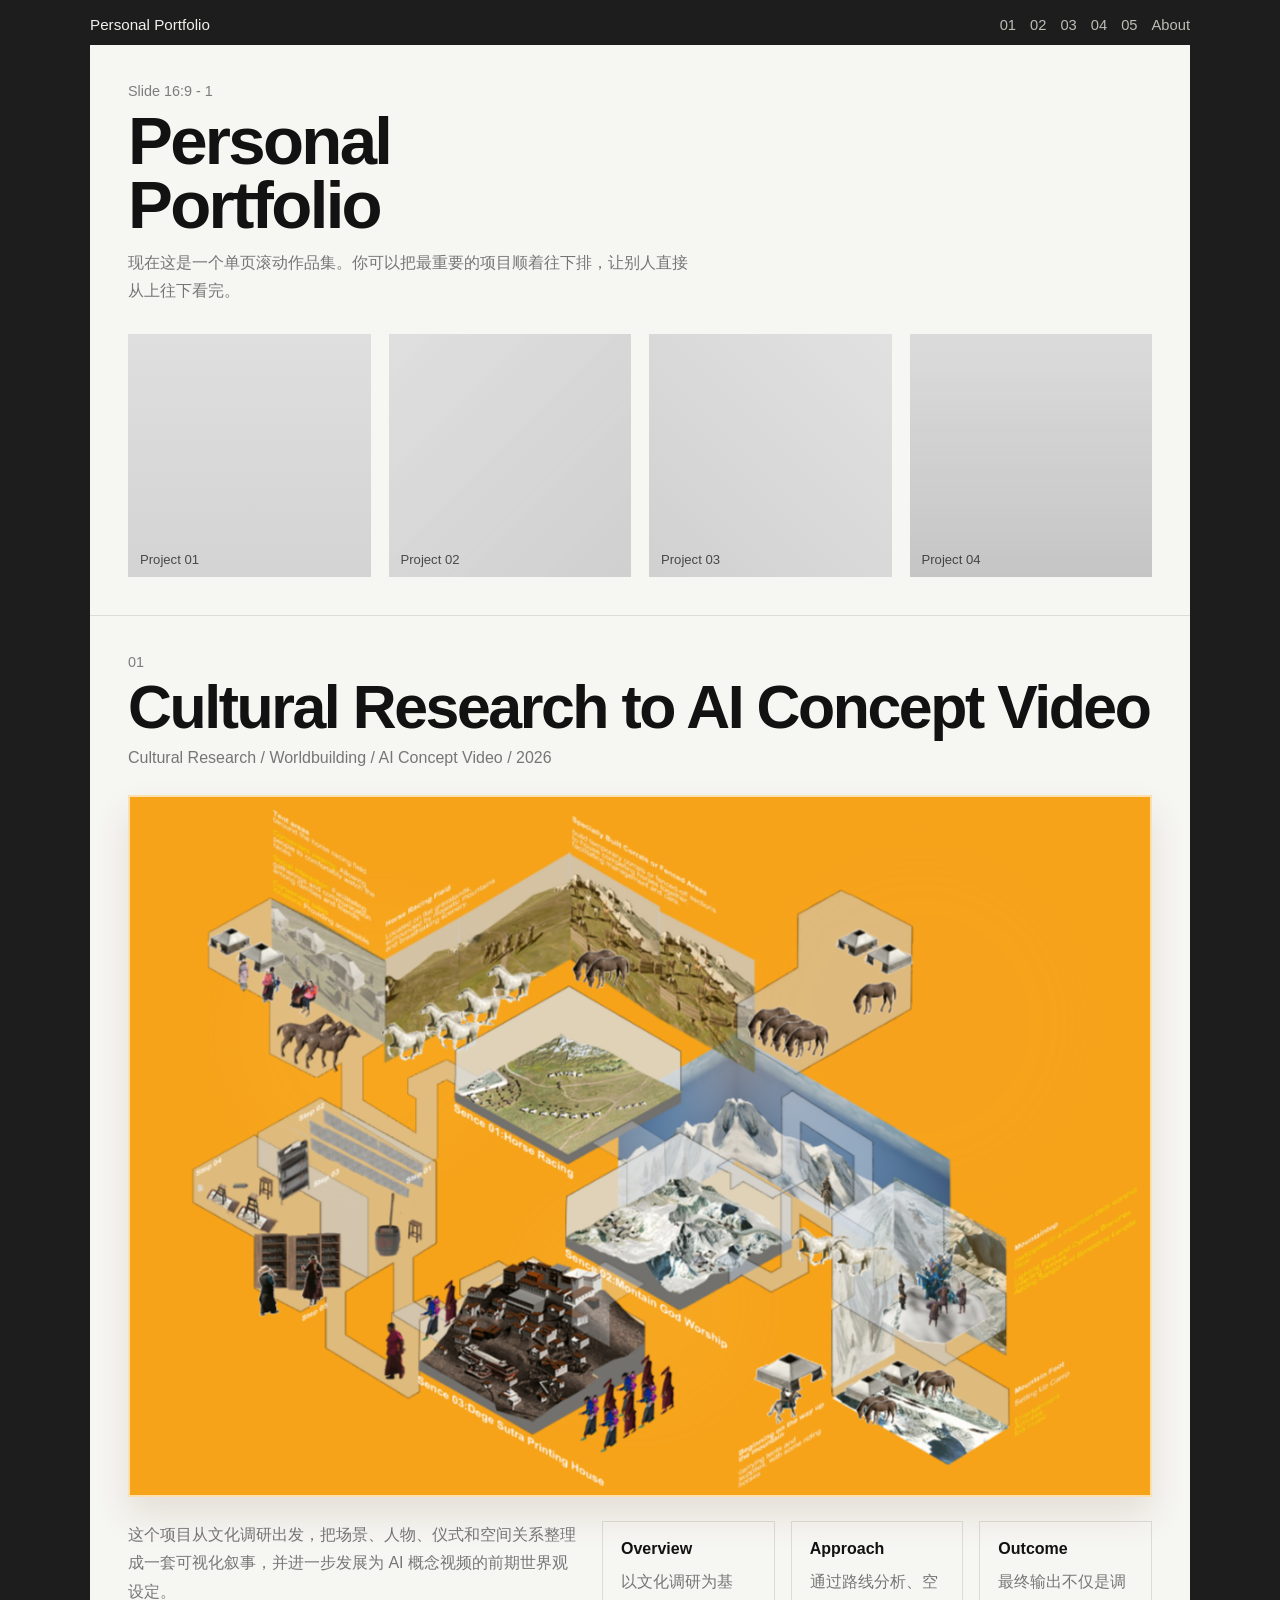
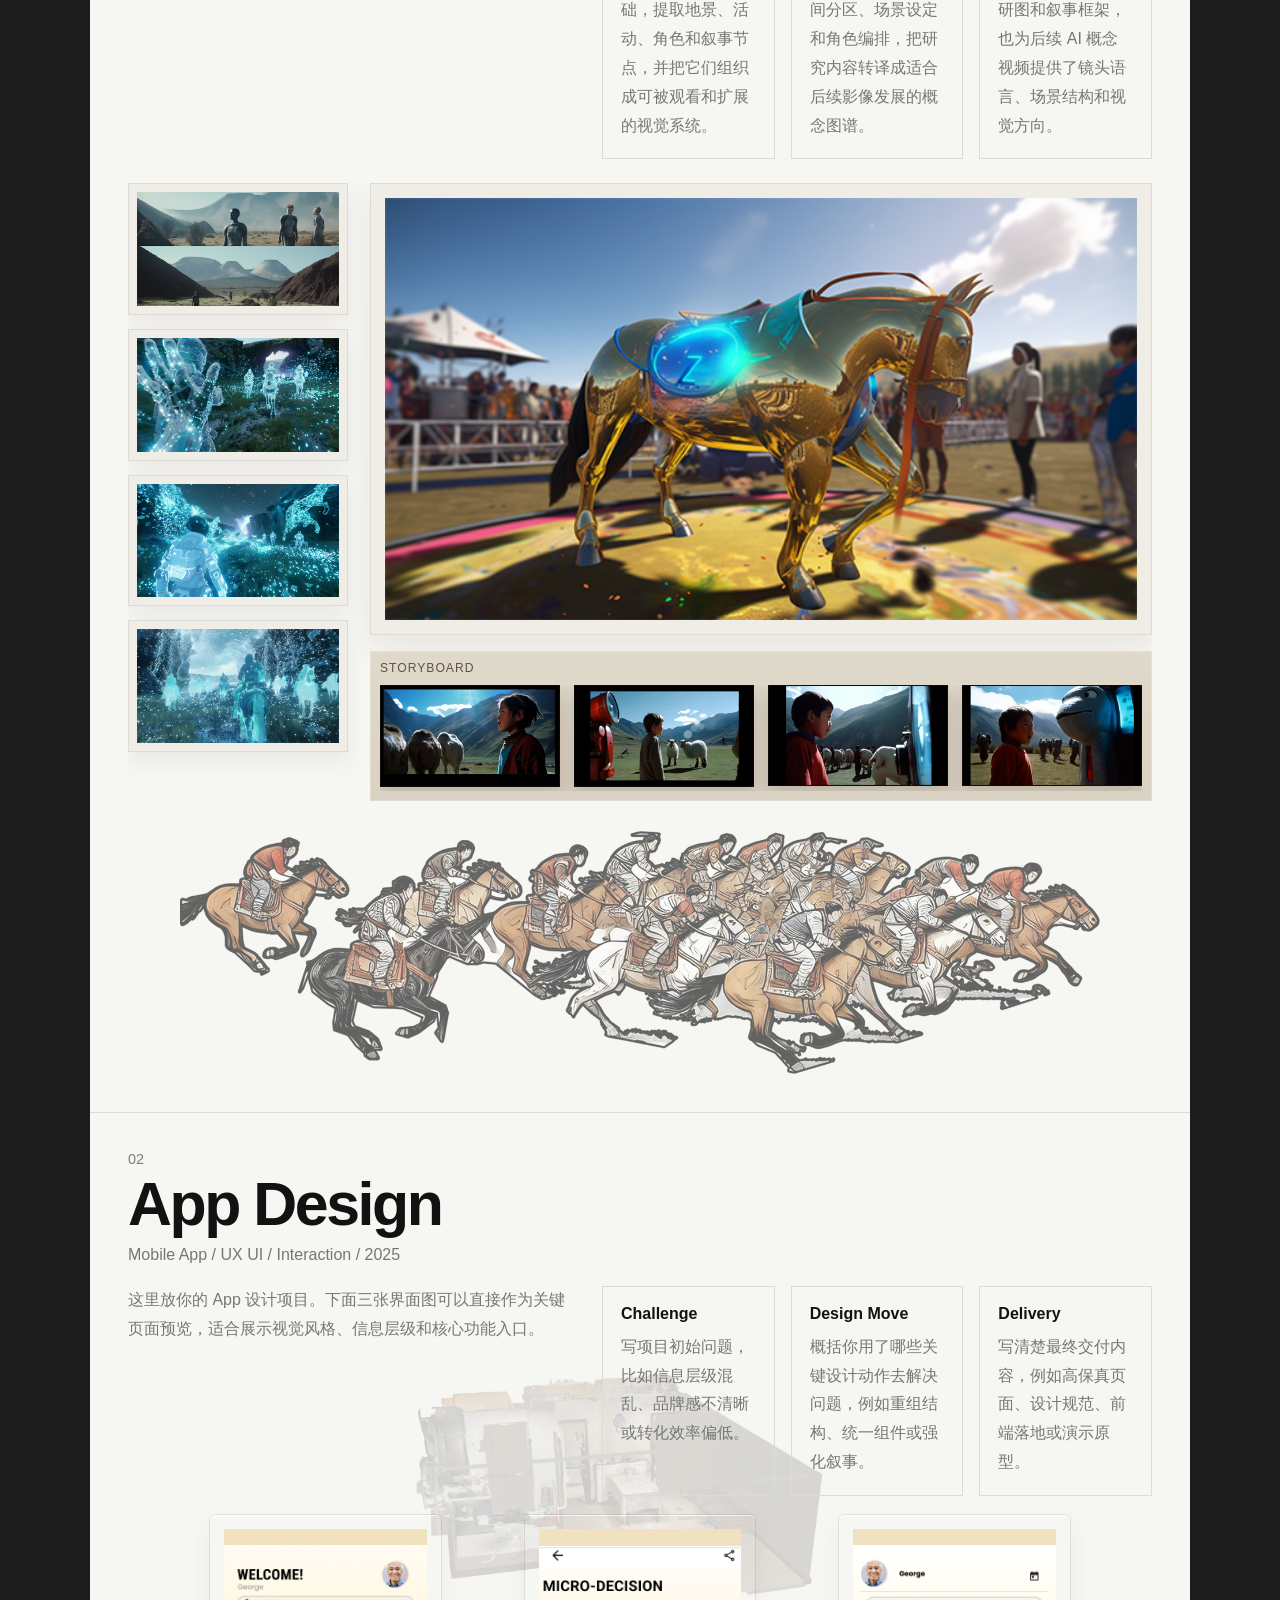
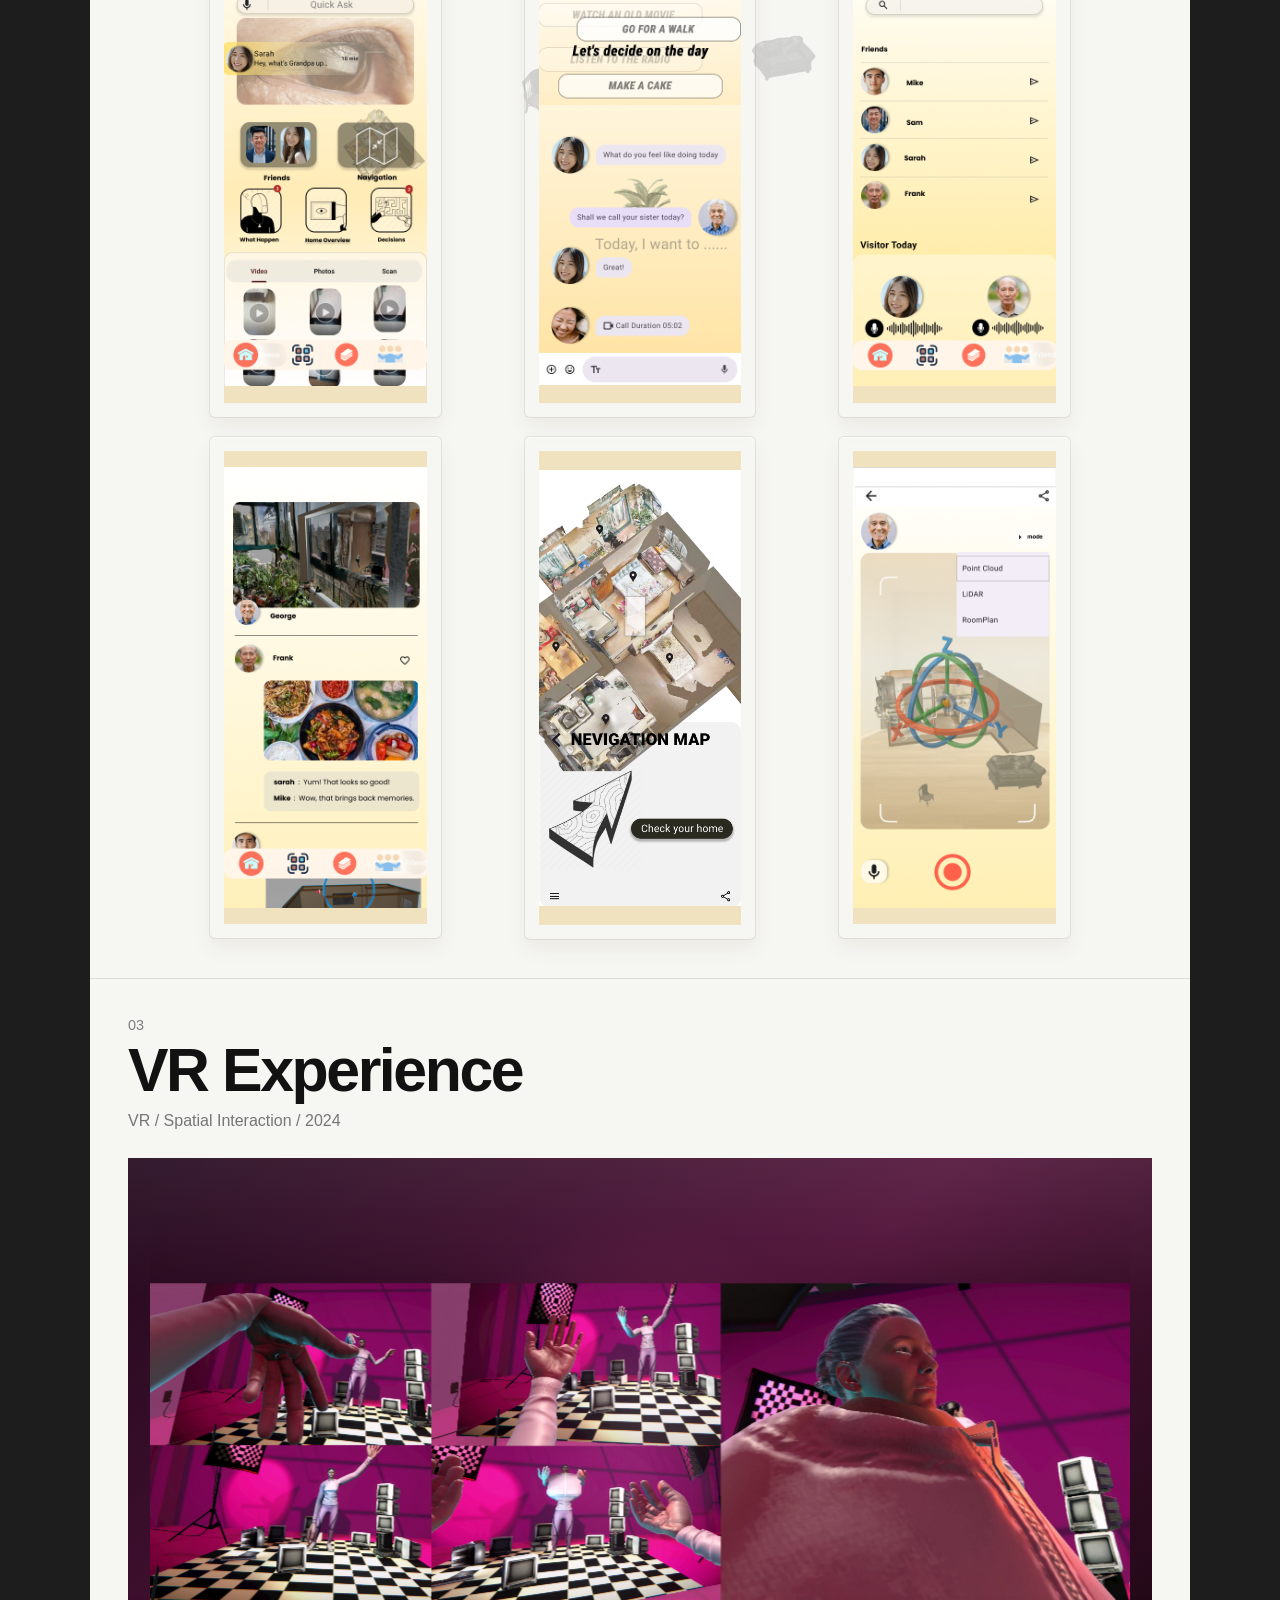
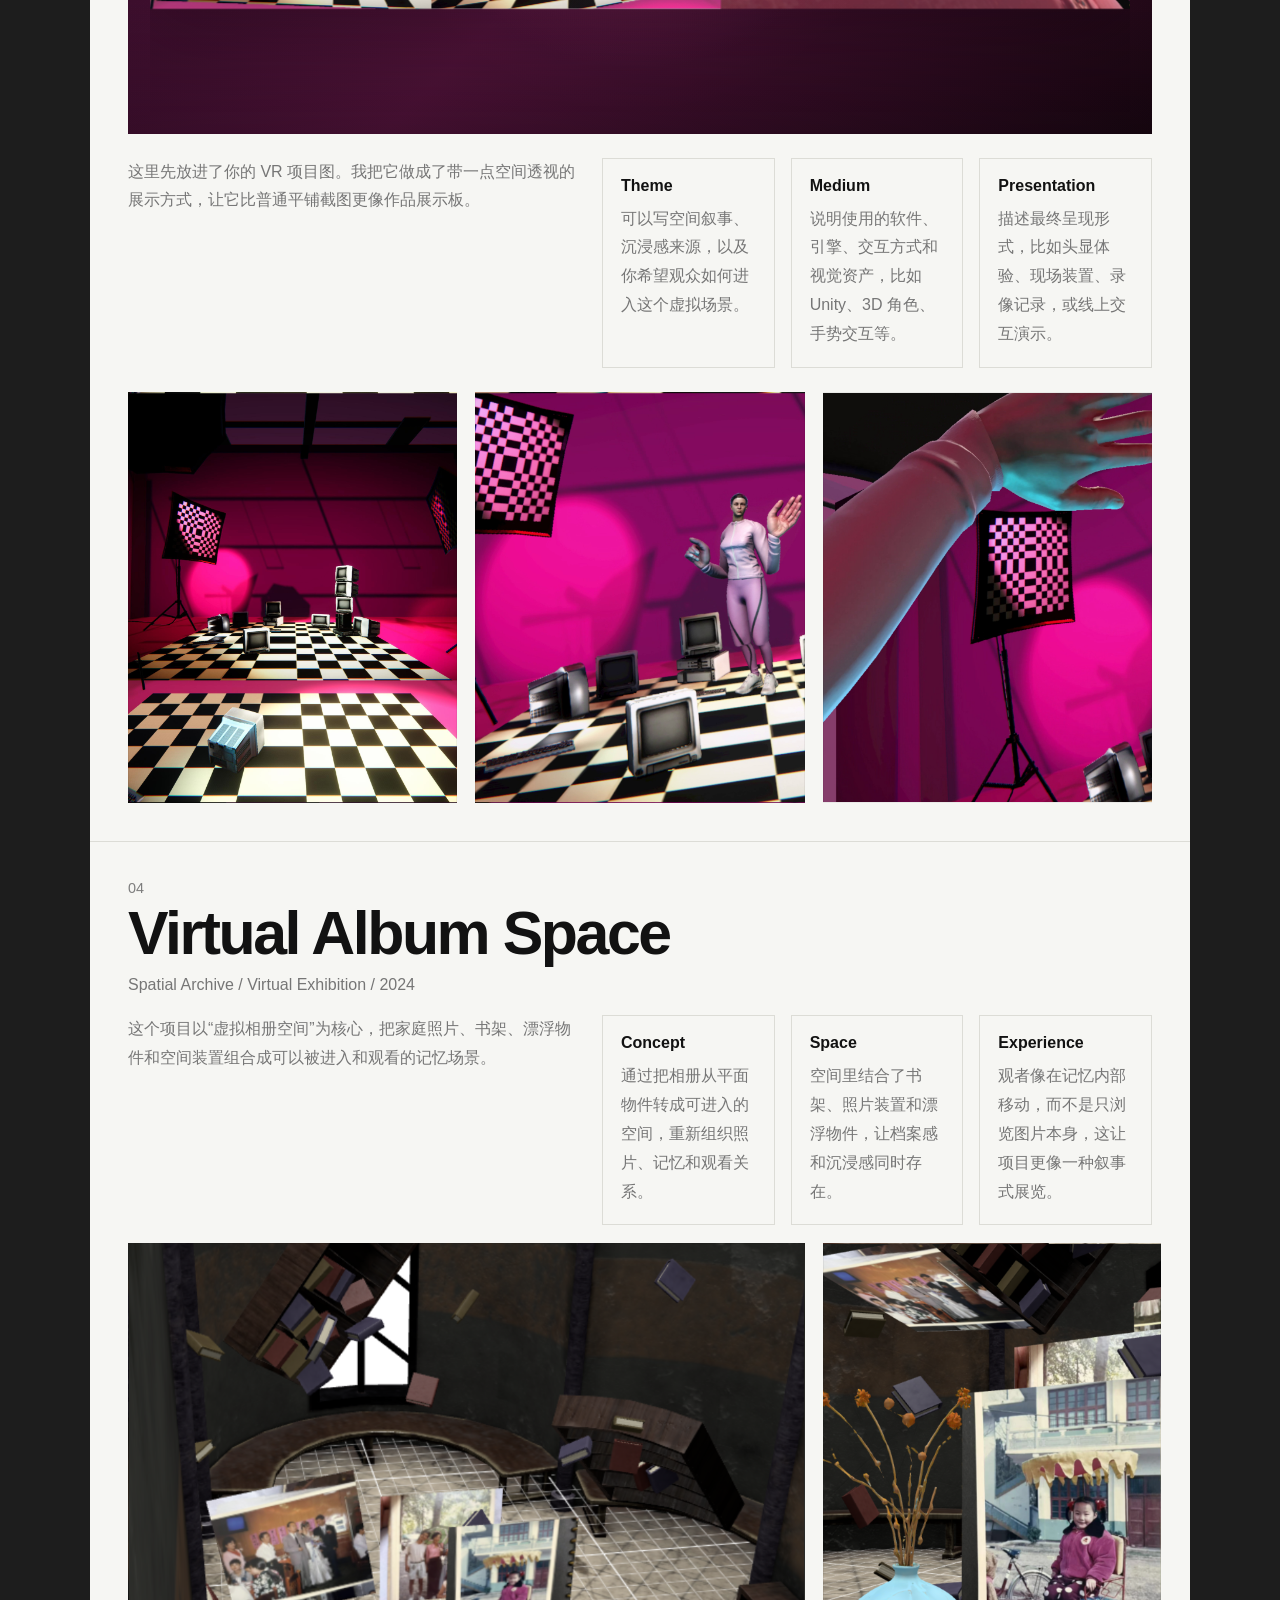
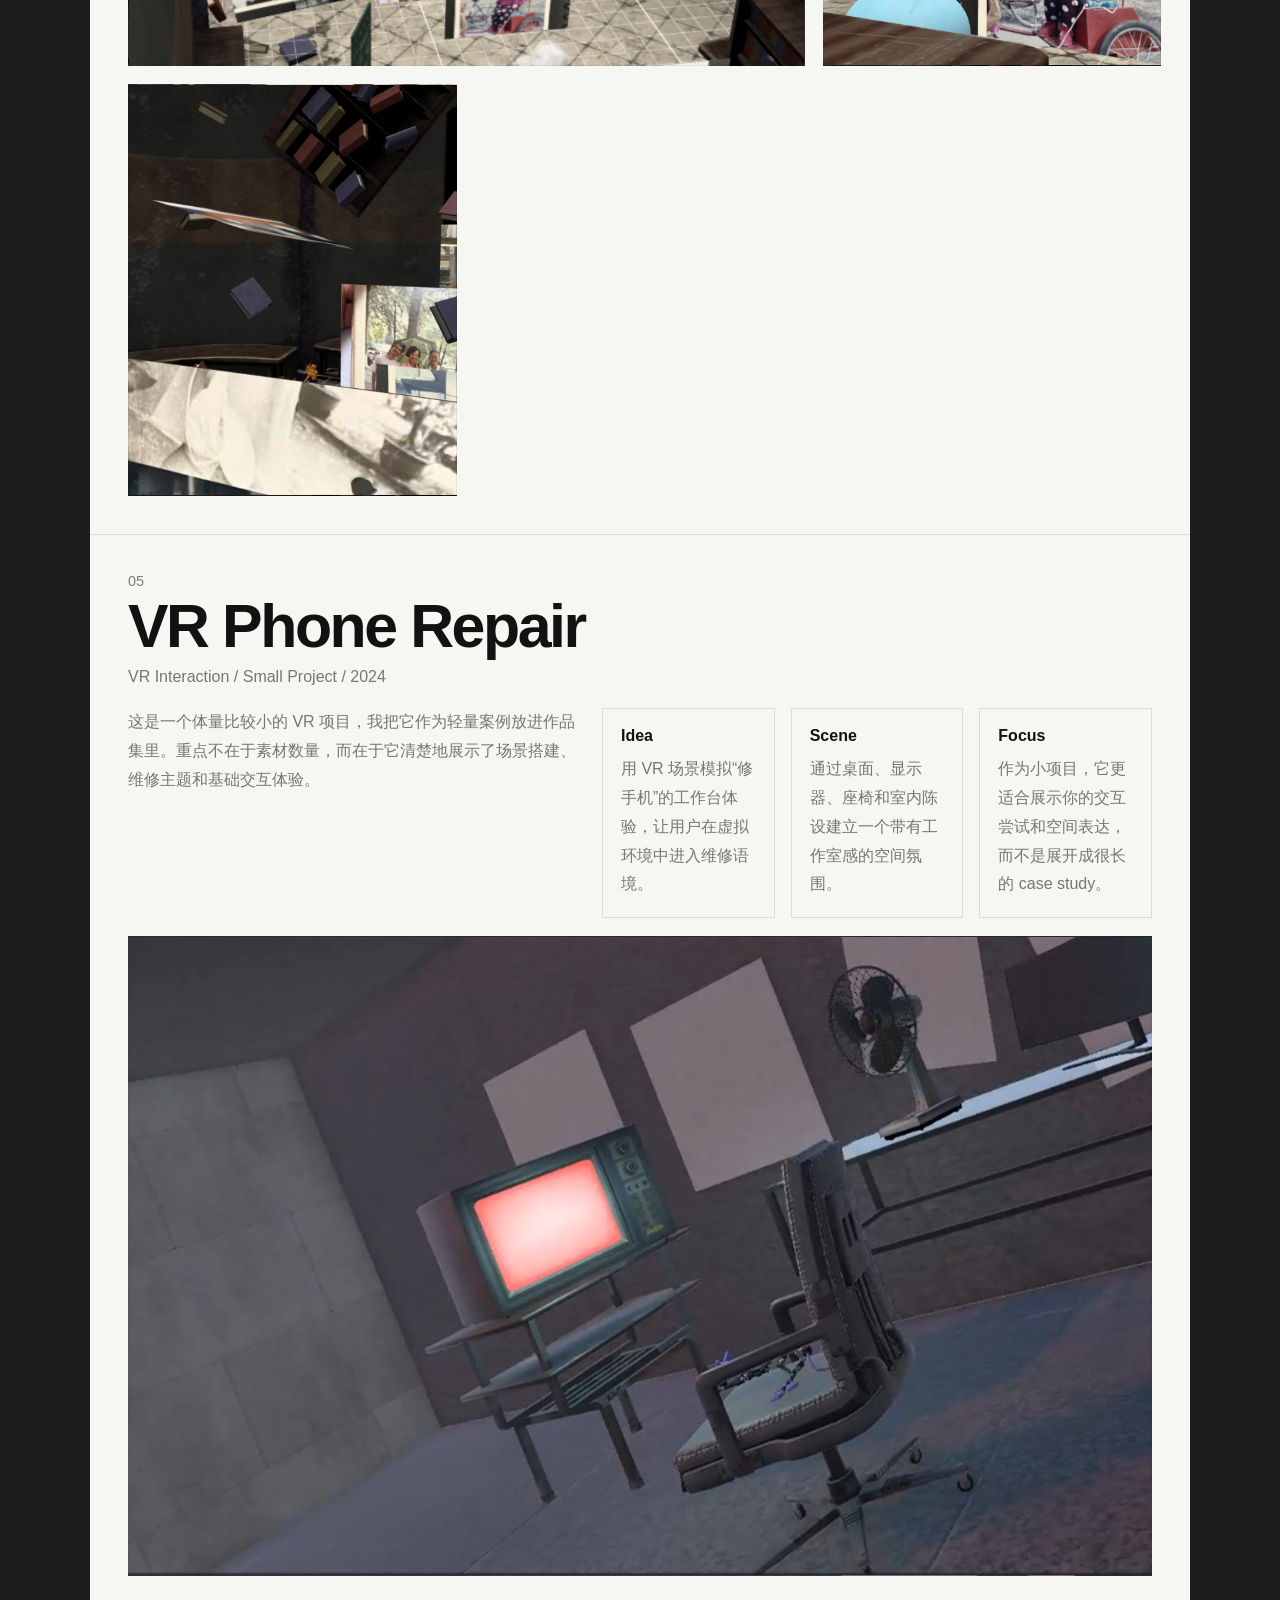
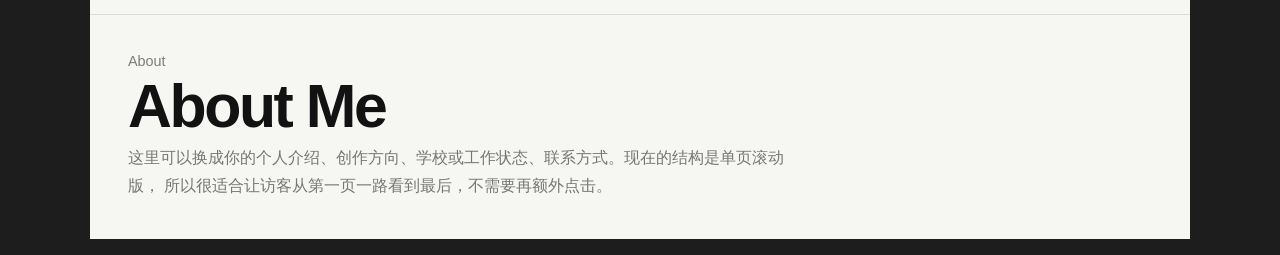
==== index.html @ c5137f45 "initial portfolio site" ====
<!DOCTYPE html>
<html lang="zh-CN">
<head>
  <meta charset="UTF-8">
  <meta name="viewport" content="width=device-width, initial-scale=1.0">
  <title>Personal Portfolio</title>
  <meta name="description" content="极简风格单页滚动作品集">
  <link rel="stylesheet" href="styles.css">
</head>
<body class="single-page">
  <header class="site-header">
    <a class="site-title" href="#top">Personal Portfolio</a>
    <nav class="site-nav">
      <a href="#project-01">01</a>
      <a href="#project-02">02</a>
      <a href="#project-03">03</a>
      <a href="#project-04">04</a>
      <a href="#project-05">05</a>
      <a href="#about">About</a>
    </nav>
  </header>

  <main class="page-shell" id="top">
    <section class="hero-sheet">
      <p class="frame-label">Slide 16:9 - 1</p>
      <div class="hero-heading">
        <h1>Personal<br>Portfolio</h1>
        <p class="hero-note">
          现在这是一个单页滚动作品集。你可以把最重要的项目顺着往下排，让别人直接从上往下看完。
        </p>
      </div>

      <div class="cover-grid" aria-label="精选项目预览">
        <a class="cover-card cover-card-one" href="#project-01"><span>Project 01</span></a>
        <a class="cover-card cover-card-two" href="#project-02"><span>Project 02</span></a>
        <a class="cover-card cover-card-three" href="#project-03"><span>Project 03</span></a>
        <a class="cover-card cover-card-four" href="#project-04"><span>Project 04</span></a>
      </div>
    </section>

    <section class="project-section" id="project-01">
      <div class="section-head">
        <p class="section-index">01</p>
        <h2>Cultural Research to AI Concept Video</h2>
        <p class="section-meta">Cultural Research / Worldbuilding / AI Concept Video / 2026</p>
      </div>
      <div class="project-cover project-cover-full cover-a project-cover-image-frame project-cover-animated-bg" data-tilt-lite>
        <div class="project-cover-bg-orb bg-orb-01" aria-hidden="true"></div>
        <div class="project-cover-bg-orb bg-orb-02" aria-hidden="true"></div>
        <div class="project-cover-bg-orb bg-orb-03" aria-hidden="true"></div>
        <img class="project-cover-static-image" src="assets/project-01-route-base.png" alt="Project 01 route analysis diagram preview">
      </div>
      <div class="project-layout">
        <div class="project-summary">
          这个项目从文化调研出发，把场景、人物、仪式和空间关系整理成一套可视化叙事，并进一步发展为 AI 概念视频的前期世界观设定。
        </div>
        <div class="detail-grid">
          <article class="detail-card">
            <h3>Overview</h3>
            <p>以文化调研为基础，提取地景、活动、角色和叙事节点，并把它们组织成可被观看和扩展的视觉系统。</p>
          </article>
          <article class="detail-card">
            <h3>Approach</h3>
            <p>通过路线分析、空间分区、场景设定和角色编排，把研究内容转译成适合后续影像发展的概念图谱。</p>
          </article>
          <article class="detail-card">
            <h3>Outcome</h3>
            <p>最终输出不仅是调研图和叙事框架，也为后续 AI 概念视频提供了镜头语言、场景结构和视觉方向。</p>
          </article>
        </div>
      </div>
      <div class="project-01-media-row">
        <div class="project-01-left-mini-grid">
          <figure class="project-01-side-mini">
            <img src="assets/project-01-extra-00-intro.png" alt="Project 01 intro frame">
          </figure>
          <figure class="project-01-side-mini">
            <img src="assets/project-01-extra-01.png" alt="Project 01 extra frame 01">
          </figure>
          <figure class="project-01-side-mini">
            <img src="assets/project-01-extra-02.png" alt="Project 01 extra frame 02">
          </figure>
          <figure class="project-01-side-mini">
            <img src="assets/project-01-extra-00.png" alt="Project 01 extra frame 00">
          </figure>
        </div>
        <div class="project-01-right-stack">
          <figure class="project-01-side-image">
            <img src="assets/project-01-side-horse.png" alt="Golden horse concept image">
          </figure>
          <div class="storyboard-panel" aria-label="Project 01 storyboard">
            <p class="storyboard-label">Storyboard</p>
            <div class="storyboard-scroll">
              <figure class="storyboard-shot"><img src="assets/story-04.png" alt="Storyboard frame 04"></figure>
              <figure class="storyboard-shot"><img src="assets/story-05.png" alt="Storyboard frame 05"></figure>
              <figure class="storyboard-shot"><img src="assets/story-06.png" alt="Storyboard frame 06"></figure>
              <figure class="storyboard-shot"><img src="assets/story-07.png" alt="Storyboard frame 07"></figure>
            </div>
          </div>
        </div>
      </div>
      <div class="project-01-ending-graphic" aria-label="Horse illustration ending">
        <img src="assets/site-footer-horse.png" alt="Horse racing illustration">
      </div>
    </section>

    <section class="project-section project-section-compact" id="project-02">
      <div class="section-head">
        <p class="section-index">02</p>
        <h2>App Design</h2>
        <p class="section-meta">Mobile App / UX UI / Interaction / 2025</p>
      </div>
      <div class="project-layout">
        <div class="project-summary">
          这里放你的 App 设计项目。下面三张界面图可以直接作为关键页面预览，适合展示视觉风格、信息层级和核心功能入口。
        </div>
        <div class="detail-grid">
          <article class="detail-card">
            <h3>Challenge</h3>
            <p>写项目初始问题，比如信息层级混乱、品牌感不清晰或转化效率偏低。</p>
          </article>
          <article class="detail-card">
            <h3>Design Move</h3>
            <p>概括你用了哪些关键设计动作去解决问题，例如重组结构、统一组件或强化叙事。</p>
          </article>
          <article class="detail-card">
            <h3>Delivery</h3>
            <p>写清楚最终交付内容，例如高保真页面、设计规范、前端落地或演示原型。</p>
          </article>
        </div>
      </div>
      <div class="gallery-strip">
        <div class="gallery-tile gallery-image-app-01 gallery-tile-phone"></div>
        <div class="gallery-tile gallery-image-app-02 gallery-tile-phone"></div>
        <div class="gallery-tile gallery-image-app-05 gallery-tile-phone"></div>
      </div>
      <div class="gallery-strip">
        <div class="gallery-tile gallery-image-app-08 gallery-tile-phone"></div>
        <div class="gallery-tile gallery-image-project-04-app-10 gallery-tile-phone"></div>
        <div class="gallery-tile gallery-image-project-04-app-03 gallery-tile-phone"></div>
      </div>
    </section>

    <section class="project-section" id="project-03">
      <div class="section-head">
        <p class="section-index">03</p>
        <h2>VR Experience</h2>
        <p class="section-meta">VR / Spatial Interaction / 2024</p>
      </div>
      <div class="project-cover project-cover-perspective" data-depth-scene>
        <div class="project-cover-frame">
          <img class="project-cover-image" src="assets/vr-final.png" alt="VR project montage preview">
        </div>
        <div class="project-cover-overlay" aria-hidden="true"></div>
      </div>
      <div class="project-layout">
        <div class="project-summary">
          这里先放进了你的 VR 项目图。我把它做成了带一点空间透视的展示方式，让它比普通平铺截图更像作品展示板。
        </div>
        <div class="detail-grid">
          <article class="detail-card">
            <h3>Theme</h3>
            <p>可以写空间叙事、沉浸感来源，以及你希望观众如何进入这个虚拟场景。</p>
          </article>
          <article class="detail-card">
            <h3>Medium</h3>
            <p>说明使用的软件、引擎、交互方式和视觉资产，比如 Unity、3D 角色、手势交互等。</p>
          </article>
          <article class="detail-card">
            <h3>Presentation</h3>
            <p>描述最终呈现形式，比如头显体验、现场装置、录像记录，或线上交互演示。</p>
          </article>
        </div>
      </div>
      <div class="gallery-strip">
        <div class="gallery-tile gallery-image-shot-06"></div>
        <div class="gallery-tile gallery-image-shot-03"></div>
        <div class="gallery-tile gallery-image-shot-tpose"></div>
      </div>
    </section>

    <section class="project-section project-section-compact" id="project-04">
      <div class="section-head">
        <p class="section-index">04</p>
        <h2>Virtual Album Space</h2>
        <p class="section-meta">Spatial Archive / Virtual Exhibition / 2024</p>
      </div>
      <div class="project-layout">
        <div class="project-summary">
          这个项目以“虚拟相册空间”为核心，把家庭照片、书架、漂浮物件和空间装置组合成可以被进入和观看的记忆场景。
        </div>
        <div class="detail-grid">
          <article class="detail-card">
            <h3>Concept</h3>
            <p>通过把相册从平面物件转成可进入的空间，重新组织照片、记忆和观看关系。</p>
          </article>
          <article class="detail-card">
            <h3>Space</h3>
            <p>空间里结合了书架、照片装置和漂浮物件，让档案感和沉浸感同时存在。</p>
          </article>
          <article class="detail-card">
            <h3>Experience</h3>
            <p>观者像在记忆内部移动，而不是只浏览图片本身，这让项目更像一种叙事式展览。</p>
          </article>
        </div>
      </div>
      <div class="gallery-strip gallery-strip-wide">
        <div class="gallery-tile gallery-image-project-04-main gallery-tile-wide"></div>
        <div class="gallery-tile gallery-image-project-04-extra-01"></div>
        <div class="gallery-tile gallery-image-project-04-extra-02"></div>
      </div>
    </section>

    <section class="project-section project-section-compact" id="project-05">
      <div class="section-head">
        <p class="section-index">05</p>
        <h2>VR Phone Repair</h2>
        <p class="section-meta">VR Interaction / Small Project / 2024</p>
      </div>
      <div class="project-layout">
        <div class="project-summary">
          这是一个体量比较小的 VR 项目，我把它作为轻量案例放进作品集里。重点不在于素材数量，而在于它清楚地展示了场景搭建、维修主题和基础交互体验。
        </div>
        <div class="detail-grid">
          <article class="detail-card">
            <h3>Idea</h3>
            <p>用 VR 场景模拟“修手机”的工作台体验，让用户在虚拟环境中进入维修语境。</p>
          </article>
          <article class="detail-card">
            <h3>Scene</h3>
            <p>通过桌面、显示器、座椅和室内陈设建立一个带有工作室感的空间氛围。</p>
          </article>
          <article class="detail-card">
            <h3>Focus</h3>
            <p>作为小项目，它更适合展示你的交互尝试和空间表达，而不是展开成很长的 case study。</p>
          </article>
        </div>
      </div>
      <div class="gallery-strip gallery-strip-single">
        <div class="gallery-tile gallery-image-project-05-main gallery-tile-wide"></div>
      </div>
    </section>

    <section class="about-section" id="about">
      <p class="section-index">About</p>
      <h2>About Me</h2>
      <p class="about-copy">
        这里可以换成你的个人介绍、创作方向、学校或工作状态、联系方式。现在的结构是单页滚动版，
        所以很适合让访客从第一页一路看到最后，不需要再额外点击。
      </p>
    </section>
  </main>
  <script src="script.js"></script>
</body>
</html>
---- styles.css ----
:root {
  --bg: #1d1d1d;
  --paper: #f6f6f3;
  --paper-soft: #ecece8;
  --ink: #121212;
  --muted: #767676;
  --line: #dcdcd6;
  --tile: #dddddd;
  --tile-strong: #cfcfca;
}

* {
  box-sizing: border-box;
}

html {
  scroll-behavior: smooth;
}

body {
  margin: 0;
  min-height: 100%;
  font-family: Arial, Helvetica, sans-serif;
  background: var(--bg);
  color: var(--ink);
}

a {
  color: inherit;
  text-decoration: none;
}

.single-page {
  padding: 16px;
}

.site-header {
  width: min(1100px, 100%);
  margin: 0 auto 12px;
  display: flex;
  justify-content: space-between;
  align-items: center;
  gap: 16px;
  color: #f0f0ed;
}

.site-title {
  font-size: 0.95rem;
}

.site-nav {
  display: flex;
  gap: 14px;
  flex-wrap: wrap;
}

.site-nav a {
  color: #bdbdb7;
  font-size: 0.92rem;
}

.page-shell {
  width: min(1100px, 100%);
  margin: 0 auto;
  background: var(--paper);
}

.frame-label {
  margin: 0 0 10px;
  color: #7d7d7d;
  font-size: 0.9rem;
}

.hero-sheet,
.project-section,
.about-section {
  padding: clamp(22px, 4vw, 38px);
}

.hero-heading {
  margin-bottom: 28px;
}

.hero-heading h1 {
  margin: 0 0 12px;
  max-width: 260px;
  font-size: clamp(2.2rem, 6vw, 4.2rem);
  line-height: 0.95;
  font-weight: 700;
  letter-spacing: -0.04em;
}

.hero-note,
.project-summary,
.detail-card p,
.about-copy,
.section-meta {
  color: var(--muted);
  line-height: 1.8;
}

.hero-note {
  max-width: 560px;
  margin: 0;
}

.cover-grid {
  display: grid;
  grid-template-columns: repeat(4, 1fr);
  gap: clamp(10px, 2vw, 18px);
}

.cover-card {
  aspect-ratio: 1 / 1;
  background: var(--tile);
  position: relative;
  overflow: hidden;
  transition: transform 180ms ease, background-color 180ms ease;
}

.cover-card:hover {
  transform: translateY(-3px);
  background: var(--tile-strong);
}

.cover-card span {
  position: absolute;
  left: 12px;
  bottom: 10px;
  font-size: 0.82rem;
  color: rgba(18, 18, 18, 0.72);
}

.cover-card-one {
  background:
    linear-gradient(180deg, rgba(255, 255, 255, 0.08), rgba(0, 0, 0, 0.04)),
    #dcdcdc;
}

.cover-card-two {
  background:
    linear-gradient(135deg, rgba(255, 255, 255, 0.18), rgba(0, 0, 0, 0.04)),
    #d8d8d8;
}

.cover-card-three {
  background:
    linear-gradient(225deg, rgba(255, 255, 255, 0.22), rgba(0, 0, 0, 0.04)),
    #d9d9d9;
}

.cover-card-four {
  background:
    linear-gradient(180deg, rgba(255, 255, 255, 0.12), rgba(0, 0, 0, 0.08)),
    #d6d6d6;
}

.project-section {
  border-top: 1px solid var(--line);
}

.project-section-compact .project-layout {
  margin-bottom: 18px;
}

.project-section-compact .section-head {
  margin-bottom: 16px;
}

.section-head {
  margin-bottom: 22px;
}

.section-index {
  margin: 0 0 8px;
  color: #7d7d7d;
  font-size: 0.9rem;
}

.section-head h2,
.about-section h2 {
  margin: 0 0 8px;
  font-size: clamp(2rem, 5vw, 3.8rem);
  line-height: 0.96;
  letter-spacing: -0.04em;
}

.section-meta {
  margin: 0;
}

.project-cover {
  width: 100%;
  aspect-ratio: 16 / 9;
  background: var(--paper-soft);
  margin-bottom: 24px;
}

.project-cover-full {
  aspect-ratio: auto;
  min-height: 0;
}

.project-cover.cover-a {
  background: #f6a31a;
}

.project-cover-image-frame {
  position: relative;
  display: grid;
  place-items: center;
  overflow: hidden;
  padding: 0;
  border: 2px solid rgba(255, 248, 230, 0.72);
  box-shadow: 0 18px 34px rgba(108, 57, 8, 0.12);
  perspective: 1400px;
  transform-style: preserve-3d;
  transition: box-shadow 220ms ease-out;
}

.project-cover-static-image {
  display: block;
  width: 100%;
  height: auto;
  object-fit: contain;
  object-position: center center;
  position: relative;
  z-index: 2;
  transform:
    translateZ(10px)
    rotateX(var(--tilt-x, 0deg))
    rotateY(var(--tilt-y, 0deg));
  transform-style: preserve-3d;
  transition: transform 220ms ease-out;
  filter: drop-shadow(0 14px 28px rgba(72, 39, 6, 0.18));
}

.cover-a .project-cover-static-image {
  mix-blend-mode: normal;
  opacity: 0.98;
  filter: brightness(1.01) contrast(0.99) saturate(0.99);
}

.project-cover-animated-bg {
  isolation: isolate;
}

.project-cover-animated-bg:hover {
  box-shadow: 0 24px 42px rgba(108, 57, 8, 0.16);
}

.project-cover-bg-orb {
  position: absolute;
  pointer-events: none;
  border-radius: 50%;
  filter: blur(28px);
  opacity: 0.24;
  z-index: 1;
  animation: drift-orb 10s ease-in-out infinite;
}

.bg-orb-01 {
  width: 280px;
  height: 280px;
  left: 10%;
  top: 14%;
  background: rgba(255, 214, 107, 0.24);
  animation-delay: 0s;
}

.bg-orb-02 {
  width: 340px;
  height: 340px;
  right: 6%;
  top: 8%;
  background: rgba(255, 154, 74, 0.18);
  animation-delay: 1.8s;
}

.bg-orb-03 {
  width: 240px;
  height: 240px;
  left: 38%;
  bottom: 10%;
  background: rgba(255, 236, 168, 0.14);
  animation-delay: 3.2s;
}

.project-cover.cover-b {
  background:
    linear-gradient(225deg, rgba(255, 255, 255, 0.24), rgba(0, 0, 0, 0.08)),
    #d5d8d4;
}

.project-cover.cover-c {
  background:
    linear-gradient(180deg, rgba(255, 255, 255, 0.2), rgba(0, 0, 0, 0.08)),
    #d8d4d2;
}

.project-cover-perspective {
  position: relative;
  padding: clamp(14px, 2vw, 22px);
  overflow: hidden;
  isolation: isolate;
  background:
    radial-gradient(circle at 50% 50%, rgba(255, 90, 190, 0.22), transparent 38%),
    linear-gradient(135deg, #23091d 0%, #53143b 52%, #190711 100%);
}

.project-cover-overlay {
  position: absolute;
  inset: 0;
}

.project-cover-frame {
  position: relative;
  z-index: 1;
  width: 100%;
  height: 100%;
  display: grid;
  place-items: center;
  overflow: hidden;
}

.project-cover-image {
  display: block;
  max-width: none;
  width: calc(100% - 8px);
  height: calc(100% - 8px);
  object-fit: contain;
  object-position: center center;
  transform:
    scale(1.03)
    translate3d(var(--bg-shift-x, 0px), var(--bg-shift-y, 0px), 0);
  transition: transform 220ms ease-out;
  filter: drop-shadow(0 18px 42px rgba(0, 0, 0, 0.28));
}

.project-cover-overlay {
  background:
    linear-gradient(180deg, rgba(255, 255, 255, 0.08), transparent 24%, rgba(0, 0, 0, 0.2) 100%),
    radial-gradient(circle at var(--glow-x, 50%) var(--glow-y, 50%), rgba(255, 187, 230, 0.14), transparent 22%),
    radial-gradient(circle at 50% 50%, rgba(255, 70, 180, 0.06), transparent 46%);
  mix-blend-mode: screen;
  pointer-events: none;
  z-index: 2;
}

.project-cover-perspective::after {
  content: "";
  position: absolute;
  inset: auto 0 0 0;
  height: 24%;
  background: linear-gradient(180deg, transparent, rgba(7, 2, 8, 0.24));
  z-index: 3;
  pointer-events: none;
}

.project-layout {
  display: grid;
  grid-template-columns: 0.9fr 1.1fr;
  gap: 24px;
  margin-bottom: 24px;
}

.detail-grid {
  display: grid;
  grid-template-columns: repeat(3, 1fr);
  gap: 16px;
}

.detail-card {
  border: 1px solid var(--line);
  padding: 18px;
  min-height: 180px;
}

.detail-card h3 {
  margin: 0 0 10px;
  font-size: 1rem;
}

.detail-card p,
.about-copy {
  margin: 0;
}

.gallery-strip {
  display: grid;
  grid-template-columns: repeat(3, 1fr);
  gap: 18px;
}

.project-01-media-row {
  margin-top: 22px;
  display: grid;
  grid-template-columns: minmax(180px, 220px) minmax(0, 1fr);
  gap: 22px;
  align-items: start;
  overflow: hidden;
}

.project-01-side-image {
  margin: 0;
  padding: 14px;
  background: #efede6;
  border: 1px solid rgba(18, 18, 18, 0.08);
  box-shadow: 0 12px 28px rgba(38, 24, 12, 0.08);
}

.project-01-right-stack {
  display: grid;
  gap: 16px;
}

.project-01-side-image img {
  display: block;
  width: 100%;
  height: auto;
  object-fit: contain;
}

.project-01-left-mini-grid {
  display: grid;
  grid-template-columns: 1fr;
  gap: 14px;
  align-content: start;
}

.project-01-side-mini {
  margin: 0;
  padding: 8px;
  background: #efede6;
  border: 1px solid rgba(18, 18, 18, 0.08);
  box-shadow: 0 10px 22px rgba(38, 24, 12, 0.06);
}

.project-01-side-mini img {
  display: block;
  width: 100%;
  aspect-ratio: 16 / 9;
  height: auto;
  object-fit: cover;
}

.storyboard-panel {
  min-width: 0;
  padding: 10px;
  align-self: start;
  background:
    linear-gradient(180deg, rgba(255, 255, 255, 0.2), rgba(255, 255, 255, 0.05)),
    #d8d0bf;
  box-shadow: inset 0 0 0 1px rgba(255, 255, 255, 0.18);
}

.storyboard-label {
  margin: 0 0 10px;
  color: rgba(64, 48, 34, 0.8);
  font-size: 0.76rem;
  letter-spacing: 0.08em;
  text-transform: uppercase;
}

.storyboard-scroll {
  width: 100%;
  overflow-x: auto;
  overflow-y: hidden;
  display: grid;
  grid-auto-flow: column;
  grid-auto-columns: minmax(180px, 210px);
  gap: 14px;
  padding-bottom: 4px;
  scrollbar-width: thin;
  scrollbar-color: rgba(255, 255, 255, 0.32) transparent;
}

.storyboard-scroll::-webkit-scrollbar {
  height: 8px;
}

.storyboard-scroll::-webkit-scrollbar-thumb {
  background: rgba(255, 255, 255, 0.3);
}

.storyboard-shot {
  margin: 0;
}

.storyboard-shot img {
  display: block;
  width: 100%;
  height: auto;
  background: #101010;
  border: 1px solid rgba(10, 10, 10, 0.4);
  box-shadow: 0 8px 18px rgba(42, 14, 14, 0.16);
}


#project-02 .gallery-strip {
  width: min(920px, 90%);
  margin-left: auto;
  margin-right: auto;
  gap: 24px;
}

#project-02 {
  position: relative;
  isolation: isolate;
}

#project-02::before {
  content: "";
  position: absolute;
  inset: 0;
  background-image: url("assets/project-02-bg-020.png");
  background-repeat: no-repeat;
  background-position: center 140px;
  background-size: min(76%, 900px);
  opacity: 0.17;
  pointer-events: none;
  z-index: 0;
}

#project-02 > * {
  position: relative;
  z-index: 1;
}

#project-02 .gallery-tile {
  border: 1px solid rgba(32, 24, 12, 0.08);
  background-color: #f0e2bf;
  padding: 14px;
  box-shadow:
    0 10px 20px rgba(88, 64, 24, 0.06),
    0 1px 0 rgba(255, 255, 255, 0.7) inset;
  border-radius: 6px;
  background-origin: content-box;
  background-clip: content-box;
}

#project-02 .gallery-tile-phone {
  width: 80%;
  margin-left: auto;
  margin-right: auto;
}

#project-02 .gallery-strip + .gallery-strip {
  margin-top: 18px;
}

.gallery-strip-wide {
  align-items: stretch;
}

.gallery-strip-two {
  grid-template-columns: repeat(2, 1fr);
}

.gallery-strip-four {
  grid-template-columns: repeat(4, 1fr);
}

.gallery-strip-single {
  grid-template-columns: 1fr;
}

.gallery-tile {
  aspect-ratio: 4 / 5;
  background: #dcdcd8;
  background-size: cover;
  background-position: center center;
  border: 1px solid rgba(18, 18, 18, 0.06);
  position: relative;
  overflow: hidden;
}

.gallery-tile-wide {
  grid-column: span 2;
  aspect-ratio: 16 / 10;
}

.gallery-tile-landscape {
  aspect-ratio: 16 / 10;
}

.gallery-tile-phone {
  aspect-ratio: 9 / 19.5;
}

.gallery-tile.gallery-image-shot-06 {
  background-image: url("assets/vr-shot-06.jpg");
}

.gallery-tile.gallery-image-shot-03 {
  background-image: url("assets/vr-shot-03.jpg");
}

.gallery-tile.gallery-image-shot-tpose {
  background-image: url("assets/vr-shot-01.jpg");
  background-size: cover;
  background-repeat: no-repeat;
  background-position: center center;
  background-color: transparent;
}

.gallery-tile.gallery-image-project-04-main {
  background-image: url("assets/project-04-main.png");
}

.gallery-tile.gallery-image-project-04-extra-01 {
  background-image: url("assets/project-04-extra-01.png");
}

.gallery-tile.gallery-image-project-04-extra-02 {
  background-image: url("assets/project-04-extra-02.png");
}

.gallery-tile.gallery-image-project-05-main {
  background-image: url("assets/project-05-main.png");
  background-position: center center;
}

.gallery-tile.gallery-image-project-04-app-10,
.gallery-tile.gallery-image-project-04-app-03 {
  background-size: contain;
  background-repeat: no-repeat;
  background-position: center center;
  background-color: #f5f0e4;
}

.gallery-tile.gallery-image-project-04-app-10 {
  background-image: url("assets/project-04-app-10.png");
}

.gallery-tile.gallery-image-project-04-app-03 {
  background-image: url("assets/project-04-app-03.png");
}

.gallery-tile.gallery-image-app-01,
.gallery-tile.gallery-image-app-02,
.gallery-tile.gallery-image-app-05,
.gallery-tile.gallery-image-app-04,
.gallery-tile.gallery-image-app-07,
.gallery-tile.gallery-image-app-08 {
  background-size: contain;
  background-repeat: no-repeat;
  background-position: center center;
  background-color: #f3ead1;
}

.gallery-tile.gallery-image-app-01 {
  background-image: url("assets/app-shot-01.png");
}

.gallery-tile.gallery-image-app-02 {
  background-image: url("assets/app-shot-02.png");
}

.gallery-tile.gallery-image-app-05 {
  background-image: url("assets/app-shot-05.png");
}

.gallery-tile.gallery-image-app-04 {
  background-image: url("assets/app-shot-04.png");
}

.gallery-tile.gallery-image-app-07 {
  background-image: url("assets/app-shot-07.png");
}

.gallery-tile.gallery-image-app-08 {
  background-image: url("assets/app-shot-08.png");
}


.about-section {
  border-top: 1px solid var(--line);
}

.about-copy {
  max-width: 680px;
}

.project-01-ending-graphic {
  margin-top: 26px;
  padding: 4px 0 0;
  display: flex;
  justify-content: center;
  overflow: hidden;
}

.project-01-ending-graphic img {
  display: block;
  width: min(100%, 920px);
  height: auto;
  object-fit: contain;
}


@media (max-width: 820px) {
  .cover-grid,
  .project-layout,
  .detail-grid,
  .gallery-strip {
    grid-template-columns: 1fr;
  }

  .gallery-strip-two,
  .gallery-strip-four {
    grid-template-columns: 1fr;
  }

  .project-01-media-row {
    grid-template-columns: 1fr;
  }

  .project-01-left-mini-grid,
  .project-01-right-stack {
    width: 100%;
  }

  .storyboard-scroll {
    grid-auto-columns: minmax(180px, 220px);
  }

  .gallery-tile-wide {
    grid-column: span 1;
    aspect-ratio: 4 / 5;
  }

  .site-header {
    flex-direction: column;
    align-items: flex-start;
  }

  .project-01-ending-graphic {
    margin-top: 22px;
  }

}

@keyframes drift-orb {
  0%, 100% {
    transform: translate3d(0, 0, 0) scale(0.98);
    opacity: 0.16;
  }
  50% {
    transform: translate3d(8px, -12px, 0) scale(1.08);
    opacity: 0.28;
  }
}
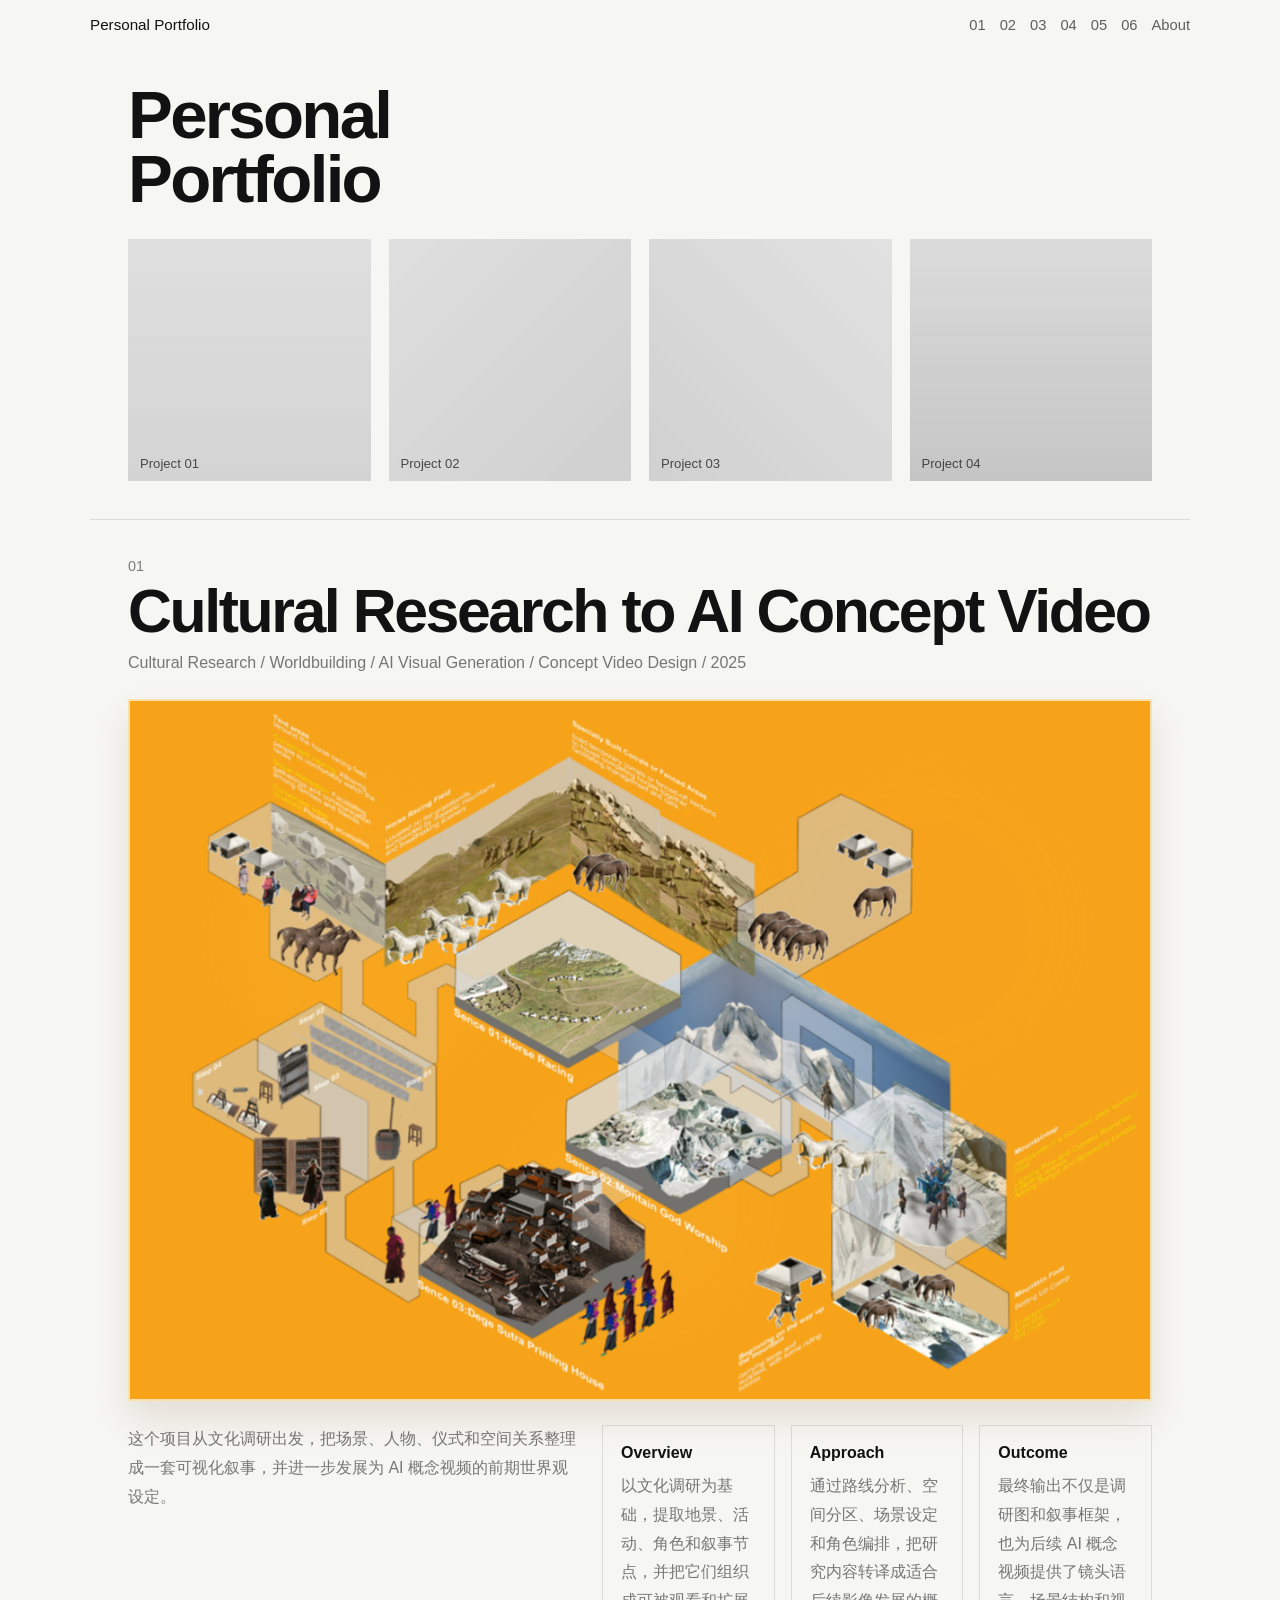
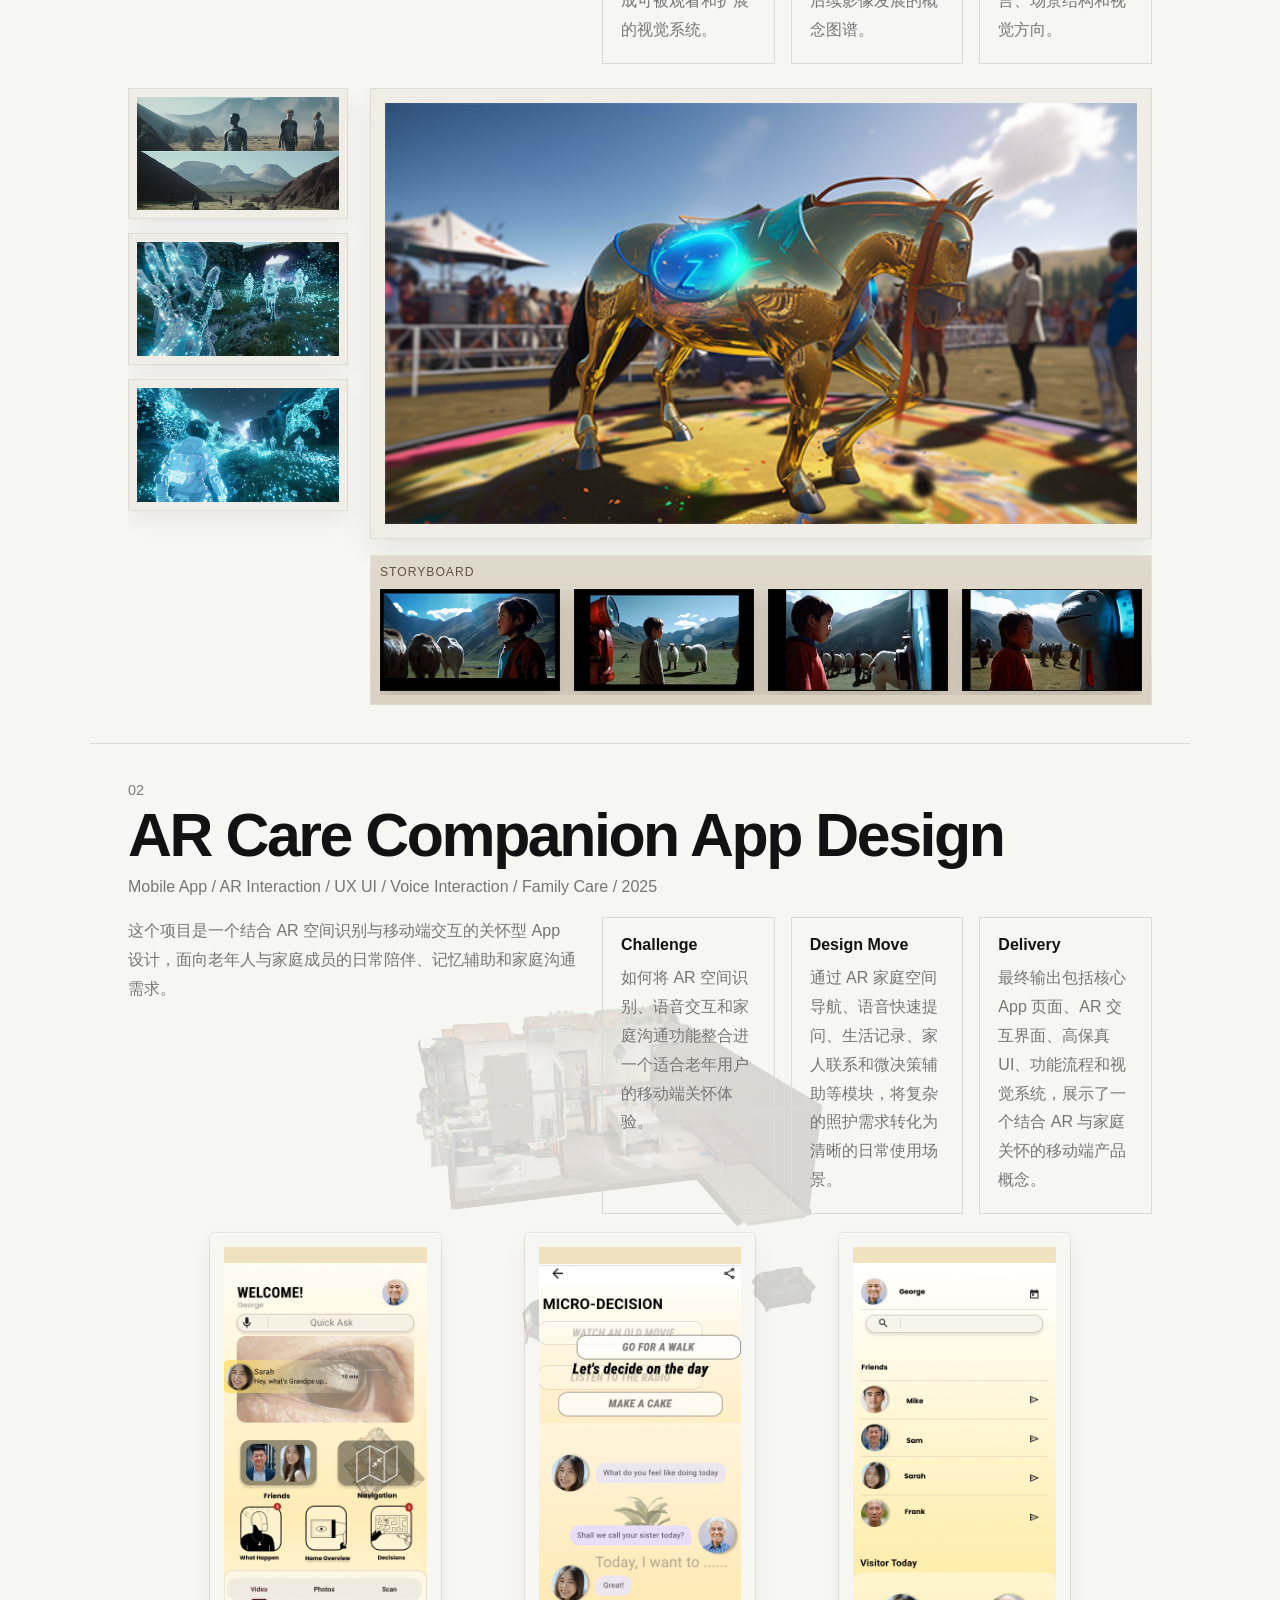
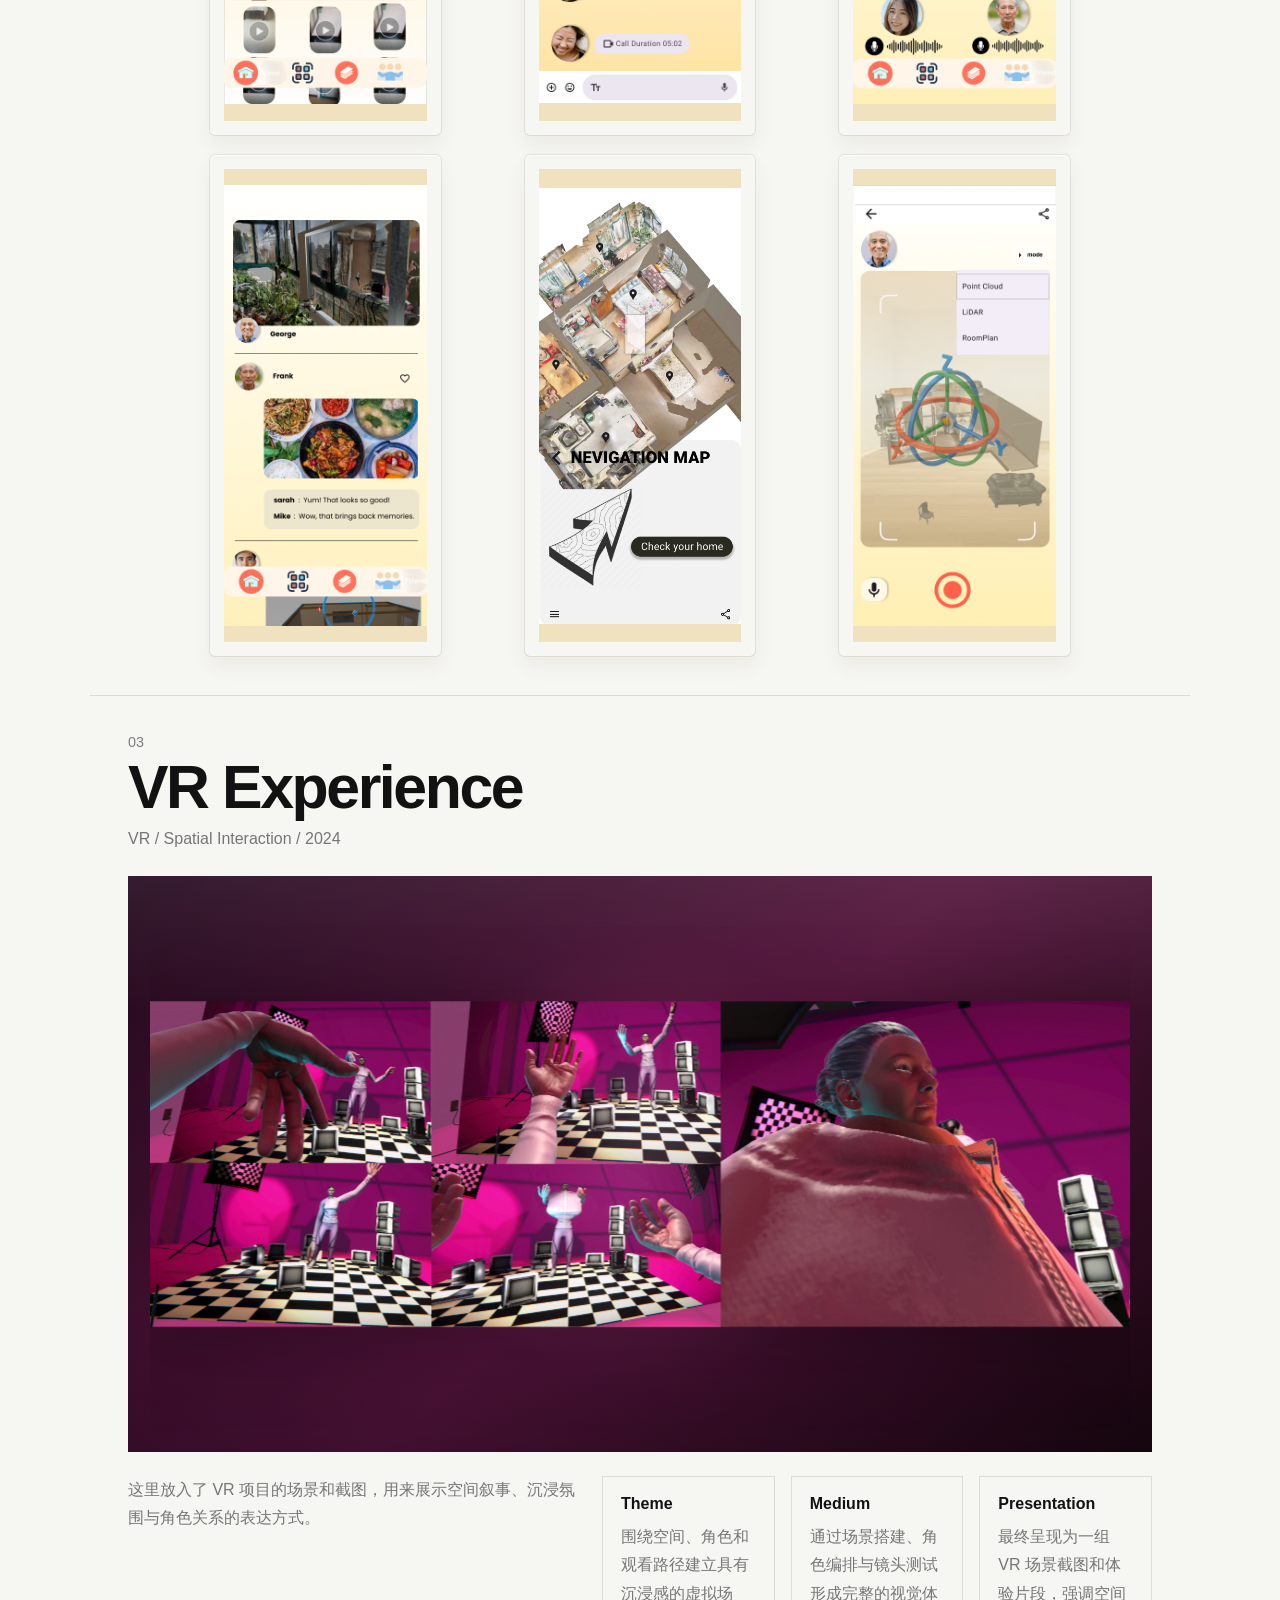
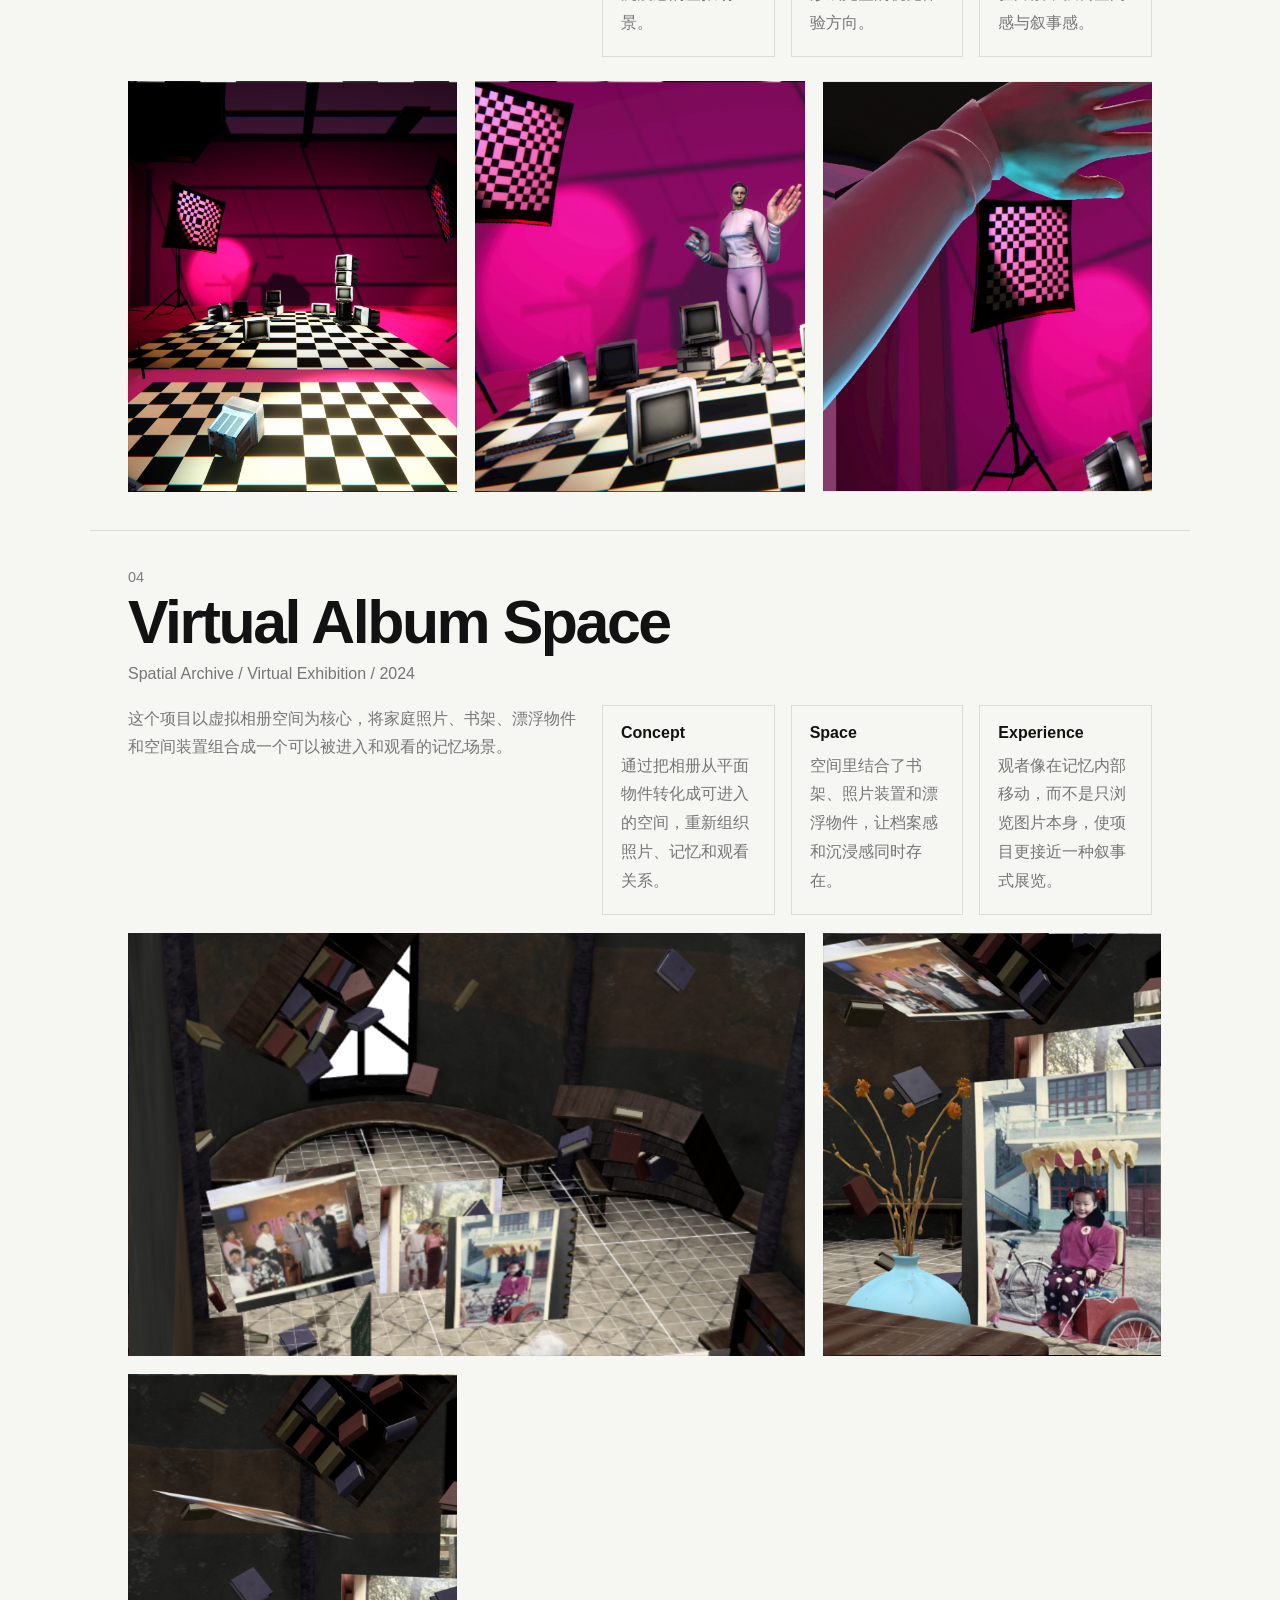
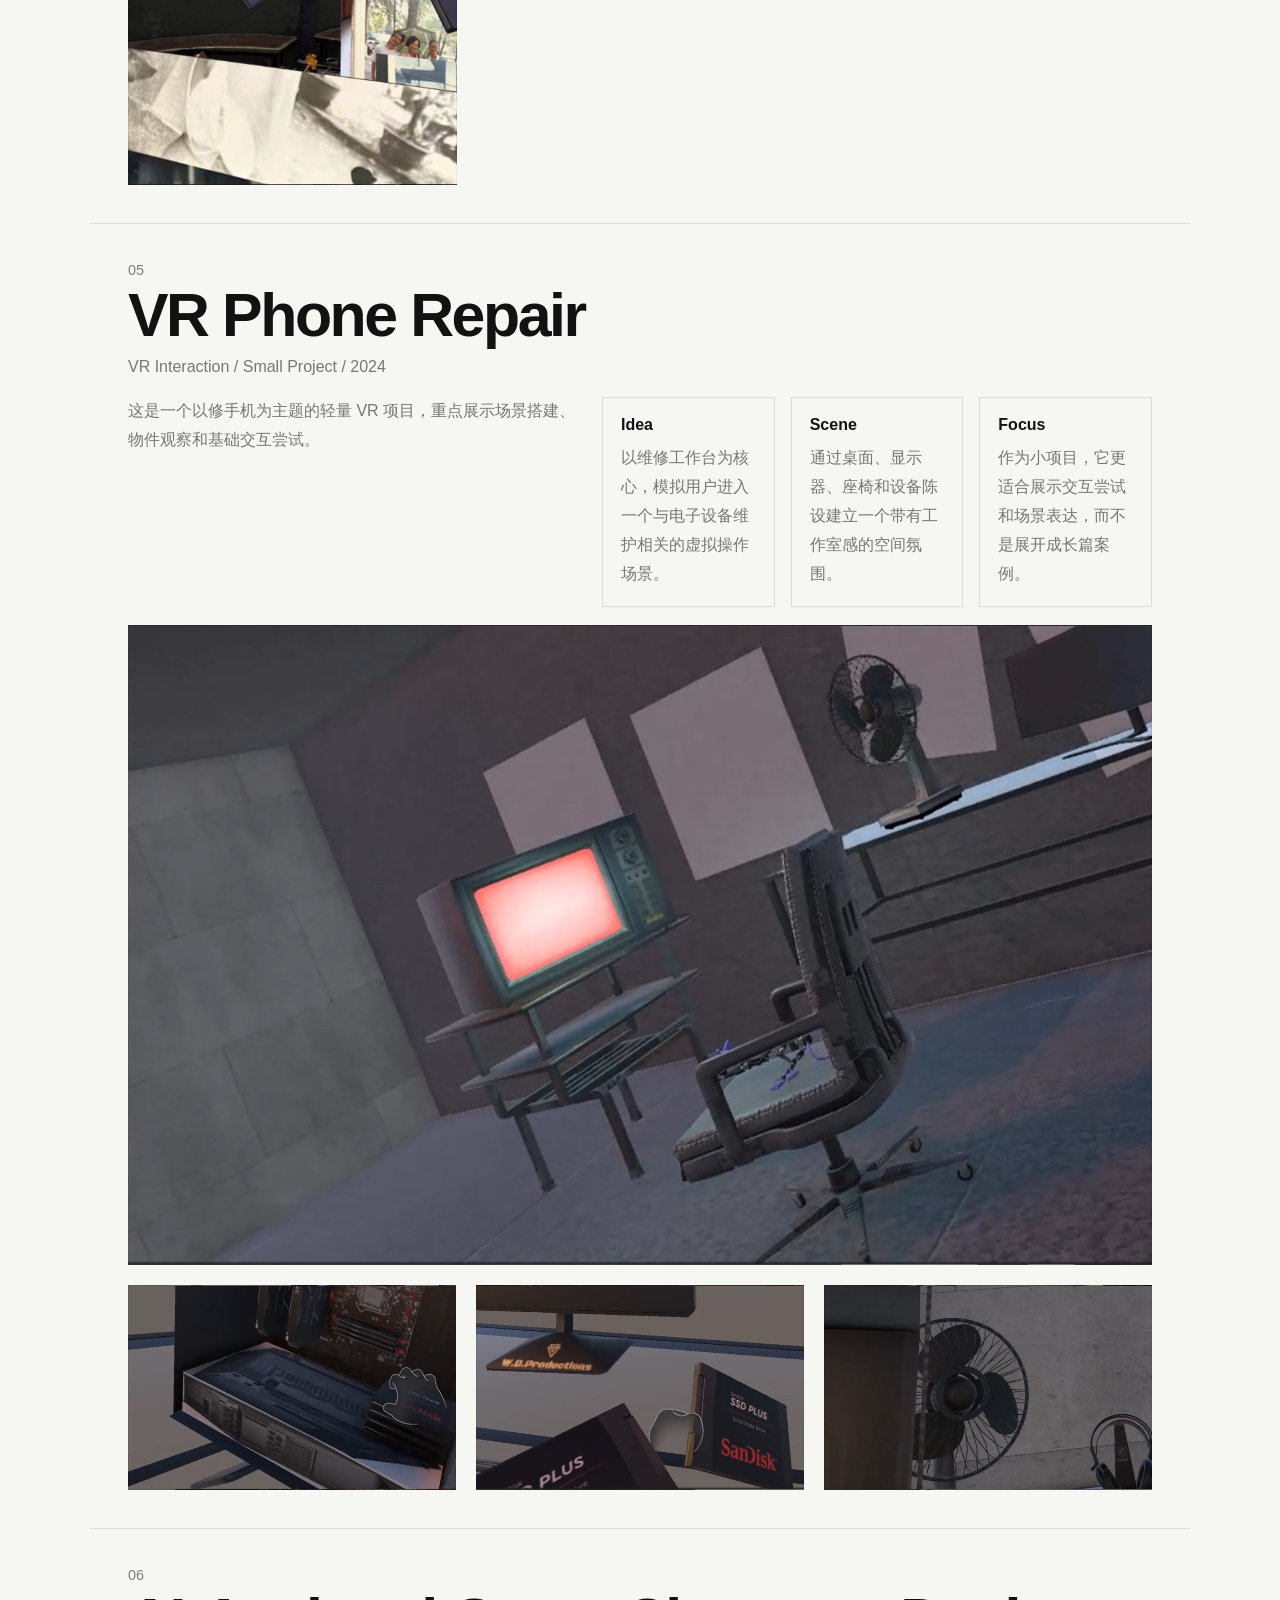
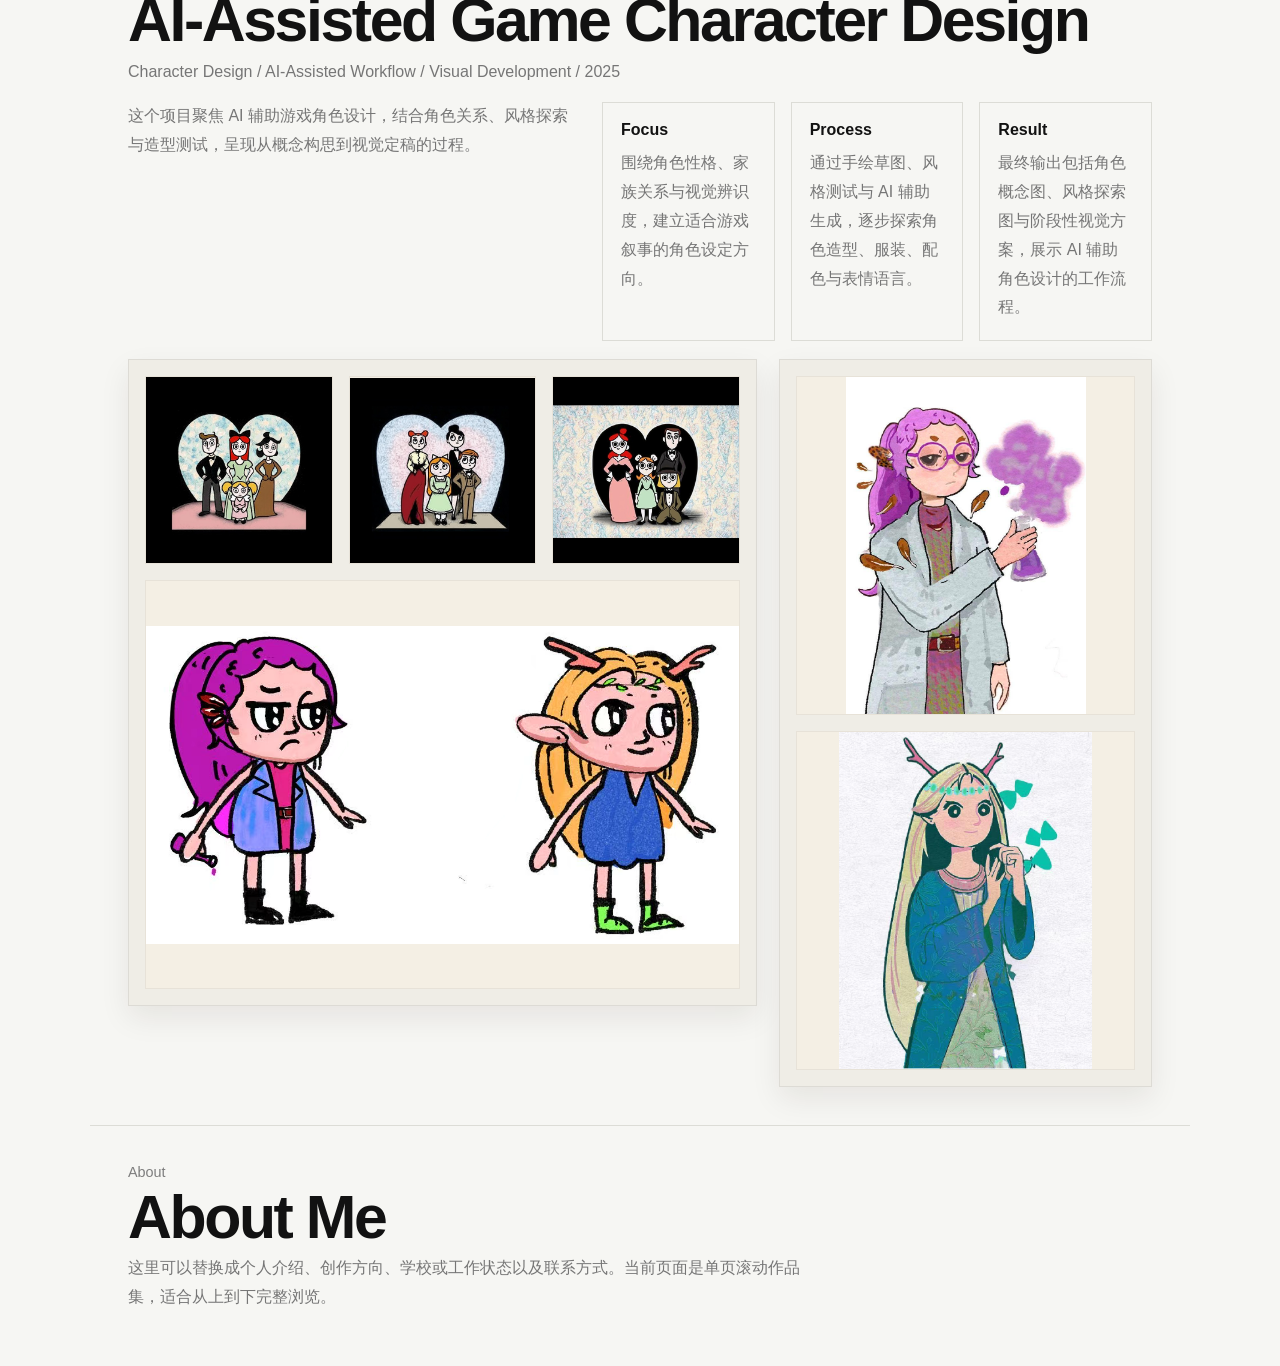
==== commit a26e60c6: "New" ====
--- a/index.html
+++ b/index.html
@@ -16,18 +16,15 @@
       <a href="#project-03">03</a>
       <a href="#project-04">04</a>
       <a href="#project-05">05</a>
+      <a href="#project-06">06</a>
       <a href="#about">About</a>
     </nav>
   </header>
 
   <main class="page-shell" id="top">
     <section class="hero-sheet">
-      <p class="frame-label">Slide 16:9 - 1</p>
       <div class="hero-heading">
         <h1>Personal<br>Portfolio</h1>
-        <p class="hero-note">
-          现在这是一个单页滚动作品集。你可以把最重要的项目顺着往下排，让别人直接从上往下看完。
-        </p>
       </div>
 
       <div class="cover-grid" aria-label="精选项目预览">
@@ -42,7 +39,7 @@
       <div class="section-head">
         <p class="section-index">01</p>
         <h2>Cultural Research to AI Concept Video</h2>
-        <p class="section-meta">Cultural Research / Worldbuilding / AI Concept Video / 2026</p>
+        <p class="section-meta">Cultural Research / Worldbuilding / AI Visual Generation / Concept Video Design / 2025</p>
       </div>
       <div class="project-cover project-cover-full cover-a project-cover-image-frame project-cover-animated-bg" data-tilt-lite>
         <div class="project-cover-bg-orb bg-orb-01" aria-hidden="true"></div>
@@ -79,9 +76,6 @@
           </figure>
           <figure class="project-01-side-mini">
             <img src="assets/project-01-extra-02.png" alt="Project 01 extra frame 02">
-          </figure>
-          <figure class="project-01-side-mini">
-            <img src="assets/project-01-extra-00.png" alt="Project 01 extra frame 00">
           </figure>
         </div>
         <div class="project-01-right-stack">
@@ -99,33 +93,30 @@
           </div>
         </div>
       </div>
-      <div class="project-01-ending-graphic" aria-label="Horse illustration ending">
-        <img src="assets/site-footer-horse.png" alt="Horse racing illustration">
-      </div>
     </section>
 
     <section class="project-section project-section-compact" id="project-02">
       <div class="section-head">
         <p class="section-index">02</p>
-        <h2>App Design</h2>
-        <p class="section-meta">Mobile App / UX UI / Interaction / 2025</p>
-      </div>
-      <div class="project-layout">
-        <div class="project-summary">
-          这里放你的 App 设计项目。下面三张界面图可以直接作为关键页面预览，适合展示视觉风格、信息层级和核心功能入口。
+        <h2>AR Care Companion App Design</h2>
+        <p class="section-meta">Mobile App / AR Interaction / UX UI / Voice Interaction / Family Care / 2025</p>
+      </div>
+      <div class="project-layout">
+        <div class="project-summary">
+          这个项目是一个结合 AR 空间识别与移动端交互的关怀型 App 设计，面向老年人与家庭成员的日常陪伴、记忆辅助和家庭沟通需求。
         </div>
         <div class="detail-grid">
           <article class="detail-card">
             <h3>Challenge</h3>
-            <p>写项目初始问题，比如信息层级混乱、品牌感不清晰或转化效率偏低。</p>
+            <p>如何将 AR 空间识别、语音交互和家庭沟通功能整合进一个适合老年用户的移动端关怀体验。</p>
           </article>
           <article class="detail-card">
             <h3>Design Move</h3>
-            <p>概括你用了哪些关键设计动作去解决问题，例如重组结构、统一组件或强化叙事。</p>
+            <p>通过 AR 家庭空间导航、语音快速提问、生活记录、家人联系和微决策辅助等模块，将复杂的照护需求转化为清晰的日常使用场景。</p>
           </article>
           <article class="detail-card">
             <h3>Delivery</h3>
-            <p>写清楚最终交付内容，例如高保真页面、设计规范、前端落地或演示原型。</p>
+            <p>最终输出包括核心 App 页面、AR 交互界面、高保真 UI、功能流程和视觉系统，展示了一个结合 AR 与家庭关怀的移动端产品概念。</p>
           </article>
         </div>
       </div>
@@ -155,20 +146,20 @@
       </div>
       <div class="project-layout">
         <div class="project-summary">
-          这里先放进了你的 VR 项目图。我把它做成了带一点空间透视的展示方式，让它比普通平铺截图更像作品展示板。
+          这里放入了 VR 项目的场景和截图，用来展示空间叙事、沉浸氛围与角色关系的表达方式。
         </div>
         <div class="detail-grid">
           <article class="detail-card">
             <h3>Theme</h3>
-            <p>可以写空间叙事、沉浸感来源，以及你希望观众如何进入这个虚拟场景。</p>
+            <p>围绕空间、角色和观看路径建立具有沉浸感的虚拟场景。</p>
           </article>
           <article class="detail-card">
             <h3>Medium</h3>
-            <p>说明使用的软件、引擎、交互方式和视觉资产，比如 Unity、3D 角色、手势交互等。</p>
+            <p>通过场景搭建、角色编排与镜头测试形成完整的视觉体验方向。</p>
           </article>
           <article class="detail-card">
             <h3>Presentation</h3>
-            <p>描述最终呈现形式，比如头显体验、现场装置、录像记录，或线上交互演示。</p>
+            <p>最终呈现为一组 VR 场景截图和体验片段，强调空间感与叙事感。</p>
           </article>
         </div>
       </div>
@@ -187,12 +178,12 @@
       </div>
       <div class="project-layout">
         <div class="project-summary">
-          这个项目以“虚拟相册空间”为核心，把家庭照片、书架、漂浮物件和空间装置组合成可以被进入和观看的记忆场景。
+          这个项目以虚拟相册空间为核心，将家庭照片、书架、漂浮物件和空间装置组合成一个可以被进入和观看的记忆场景。
         </div>
         <div class="detail-grid">
           <article class="detail-card">
             <h3>Concept</h3>
-            <p>通过把相册从平面物件转成可进入的空间，重新组织照片、记忆和观看关系。</p>
+            <p>通过把相册从平面物件转化成可进入的空间，重新组织照片、记忆和观看关系。</p>
           </article>
           <article class="detail-card">
             <h3>Space</h3>
@@ -200,7 +191,7 @@
           </article>
           <article class="detail-card">
             <h3>Experience</h3>
-            <p>观者像在记忆内部移动，而不是只浏览图片本身，这让项目更像一种叙事式展览。</p>
+            <p>观者像在记忆内部移动，而不是只浏览图片本身，使项目更接近一种叙事式展览。</p>
           </article>
         </div>
       </div>
@@ -219,25 +210,71 @@
       </div>
       <div class="project-layout">
         <div class="project-summary">
-          这是一个体量比较小的 VR 项目，我把它作为轻量案例放进作品集里。重点不在于素材数量，而在于它清楚地展示了场景搭建、维修主题和基础交互体验。
+          这是一个以修手机为主题的轻量 VR 项目，重点展示场景搭建、物件观察和基础交互尝试。
         </div>
         <div class="detail-grid">
           <article class="detail-card">
             <h3>Idea</h3>
-            <p>用 VR 场景模拟“修手机”的工作台体验，让用户在虚拟环境中进入维修语境。</p>
+            <p>以维修工作台为核心，模拟用户进入一个与电子设备维护相关的虚拟操作场景。</p>
           </article>
           <article class="detail-card">
             <h3>Scene</h3>
-            <p>通过桌面、显示器、座椅和室内陈设建立一个带有工作室感的空间氛围。</p>
+            <p>通过桌面、显示器、座椅和设备陈设建立一个带有工作室感的空间氛围。</p>
           </article>
           <article class="detail-card">
             <h3>Focus</h3>
-            <p>作为小项目，它更适合展示你的交互尝试和空间表达，而不是展开成很长的 case study。</p>
+            <p>作为小项目，它更适合展示交互尝试和场景表达，而不是展开成长篇案例。</p>
           </article>
         </div>
       </div>
       <div class="gallery-strip gallery-strip-single">
         <div class="gallery-tile gallery-image-project-05-main gallery-tile-wide"></div>
+      </div>
+      <div class="gallery-strip">
+        <div class="gallery-tile gallery-image-project-05-extra-01"></div>
+        <div class="gallery-tile gallery-image-project-05-extra-02"></div>
+        <div class="gallery-tile gallery-image-project-05-extra-03"></div>
+      </div>
+    </section>
+
+    <section class="project-section project-section-compact" id="project-06">
+      <div class="section-head">
+        <p class="section-index">06</p>
+        <h2>AI-Assisted Game Character Design</h2>
+        <p class="section-meta">Character Design / AI-Assisted Workflow / Visual Development / 2025</p>
+      </div>
+      <div class="project-layout">
+        <div class="project-summary">
+          这个项目聚焦 AI 辅助游戏角色设计，结合角色关系、风格探索与造型测试，呈现从概念构思到视觉定稿的过程。
+        </div>
+        <div class="detail-grid">
+          <article class="detail-card">
+            <h3>Focus</h3>
+            <p>围绕角色性格、家族关系与视觉辨识度，建立适合游戏叙事的角色设定方向。</p>
+          </article>
+          <article class="detail-card">
+            <h3>Process</h3>
+            <p>通过手绘草图、风格测试与 AI 辅助生成，逐步探索角色造型、服装、配色与表情语言。</p>
+          </article>
+          <article class="detail-card">
+            <h3>Result</h3>
+            <p>最终输出包括角色概念图、风格探索图与阶段性视觉方案，展示 AI 辅助角色设计的工作流程。</p>
+          </article>
+        </div>
+      </div>
+      <div class="project-06-media">
+        <div class="project-06-main-card">
+          <div class="project-06-top-grid">
+            <div class="gallery-tile gallery-image-project-06-extra-04"></div>
+            <div class="gallery-tile gallery-image-project-06-extra-03"></div>
+            <div class="gallery-tile gallery-image-project-06-extra-05"></div>
+          </div>
+          <div class="gallery-tile gallery-image-project-06-main project-06-feature"></div>
+        </div>
+        <div class="project-06-side-grid">
+          <div class="gallery-tile gallery-image-project-06-extra-01"></div>
+          <div class="gallery-tile gallery-image-project-06-extra-02"></div>
+        </div>
       </div>
     </section>
 
@@ -245,8 +282,7 @@
       <p class="section-index">About</p>
       <h2>About Me</h2>
       <p class="about-copy">
-        这里可以换成你的个人介绍、创作方向、学校或工作状态、联系方式。现在的结构是单页滚动版，
-        所以很适合让访客从第一页一路看到最后，不需要再额外点击。
+        这里可以替换成个人介绍、创作方向、学校或工作状态以及联系方式。当前页面是单页滚动作品集，适合从上到下完整浏览。
       </p>
     </section>
   </main>
--- a/styles.css
+++ b/styles.css
@@ -1,5 +1,5 @@
 :root {
-  --bg: #1d1d1d;
+  --bg: #f6f6f3;
   --paper: #f6f6f3;
   --paper-soft: #ecece8;
   --ink: #121212;
@@ -41,7 +41,7 @@
   justify-content: space-between;
   align-items: center;
   gap: 16px;
-  color: #f0f0ed;
+  color: #121212;
 }
 
 .site-title {
@@ -55,7 +55,7 @@
 }
 
 .site-nav a {
-  color: #bdbdb7;
+  color: #5f5f59;
   font-size: 0.92rem;
 }
 
@@ -496,7 +496,6 @@
   box-shadow: 0 8px 18px rgba(42, 14, 14, 0.16);
 }
 
-
 #project-02 .gallery-strip {
   width: min(920px, 90%);
   margin-left: auto;
@@ -621,6 +620,112 @@
   background-position: center center;
 }
 
+.gallery-tile.gallery-image-project-05-extra-01 {
+  background-image: url("assets/project-05-extra-01.png");
+}
+
+.gallery-tile.gallery-image-project-05-extra-02 {
+  background-image: url("assets/project-05-extra-02.png");
+}
+
+.gallery-tile.gallery-image-project-05-extra-03 {
+  background-image: url("assets/project-05-extra-03.png");
+}
+
+#project-05 .gallery-strip + .gallery-strip {
+  margin-top: 20px;
+  gap: 20px;
+  grid-template-columns: repeat(3, minmax(0, 1fr));
+}
+
+.gallery-tile.gallery-image-project-06-main {
+  background-image: url("assets/project-06-main.png");
+  background-position: center center;
+}
+
+.gallery-tile.gallery-image-project-06-extra-01 {
+  background-image: url("assets/project-06-extra-01.jpg");
+}
+
+.gallery-tile.gallery-image-project-06-extra-02 {
+  background-image: url("assets/project-06-extra-02.jpg");
+}
+
+.gallery-tile.gallery-image-project-06-extra-03 {
+  background-image: url("assets/project-06-extra-03.jpg");
+}
+
+.gallery-tile.gallery-image-project-06-extra-04 {
+  background-image: url("assets/project-06-extra-04.jpg");
+}
+
+.gallery-tile.gallery-image-project-06-extra-05 {
+  background-image: url("assets/project-06-extra-05.jpg");
+}
+
+#project-06 .project-06-media {
+  display: grid;
+  grid-template-columns: minmax(0, 1.35fr) minmax(240px, 0.8fr);
+  gap: 22px;
+  align-items: start;
+}
+
+#project-06 .project-06-main-card,
+#project-06 .project-06-side-grid {
+  background: #efede6;
+  border: 1px solid rgba(18, 18, 18, 0.08);
+  box-shadow: 0 12px 28px rgba(38, 24, 12, 0.08);
+  padding: 16px;
+}
+
+#project-06 .project-06-main-card,
+#project-06 .project-06-side-grid {
+  display: grid;
+  gap: 16px;
+}
+
+#project-06 .project-06-top-grid {
+  display: grid;
+  grid-template-columns: repeat(3, minmax(0, 1fr));
+  gap: 16px;
+}
+
+#project-06 .project-06-side-grid {
+  grid-template-columns: 1fr;
+  align-content: start;
+}
+
+#project-06 .gallery-image-project-06-main {
+  aspect-ratio: 16 / 11;
+  background-size: contain;
+  background-repeat: no-repeat;
+  background-position: center center;
+  background-color: #f4efe4;
+}
+
+#project-06 .project-06-top-grid .gallery-tile {
+  aspect-ratio: 1 / 1;
+}
+
+#project-06 .gallery-image-project-06-extra-01,
+#project-06 .gallery-image-project-06-extra-02,
+#project-06 .gallery-image-project-06-extra-03,
+#project-06 .gallery-image-project-06-extra-04,
+#project-06 .gallery-image-project-06-extra-05 {
+  aspect-ratio: 1 / 1;
+  background-size: contain;
+  background-repeat: no-repeat;
+  background-position: center center;
+  background-color: #f4efe4;
+}
+
+#project-05 .gallery-image-project-05-extra-01,
+#project-05 .gallery-image-project-05-extra-02,
+#project-05 .gallery-image-project-05-extra-03 {
+  aspect-ratio: 16 / 10;
+  background-position: center center;
+}
+
 .gallery-tile.gallery-image-project-04-app-10,
 .gallery-tile.gallery-image-project-04-app-03 {
   background-size: contain;
@@ -682,22 +787,6 @@
   max-width: 680px;
 }
 
-.project-01-ending-graphic {
-  margin-top: 26px;
-  padding: 4px 0 0;
-  display: flex;
-  justify-content: center;
-  overflow: hidden;
-}
-
-.project-01-ending-graphic img {
-  display: block;
-  width: min(100%, 920px);
-  height: auto;
-  object-fit: contain;
-}
-
-
 @media (max-width: 820px) {
   .cover-grid,
   .project-layout,
@@ -711,14 +800,24 @@
     grid-template-columns: 1fr;
   }
 
-  .project-01-media-row {
-    grid-template-columns: 1fr;
-  }
-
-  .project-01-left-mini-grid,
-  .project-01-right-stack {
-    width: 100%;
-  }
+    .project-01-media-row {
+      grid-template-columns: 1fr;
+    }
+
+    #project-06 .project-06-media {
+      grid-template-columns: 1fr;
+    }
+
+    .project-01-left-mini-grid,
+    .project-01-right-stack,
+    #project-06 .project-06-main-card,
+    #project-06 .project-06-side-grid {
+      width: 100%;
+    }
+
+    #project-06 .project-06-side-grid {
+      grid-template-columns: repeat(2, minmax(0, 1fr));
+    }
 
   .storyboard-scroll {
     grid-auto-columns: minmax(180px, 220px);
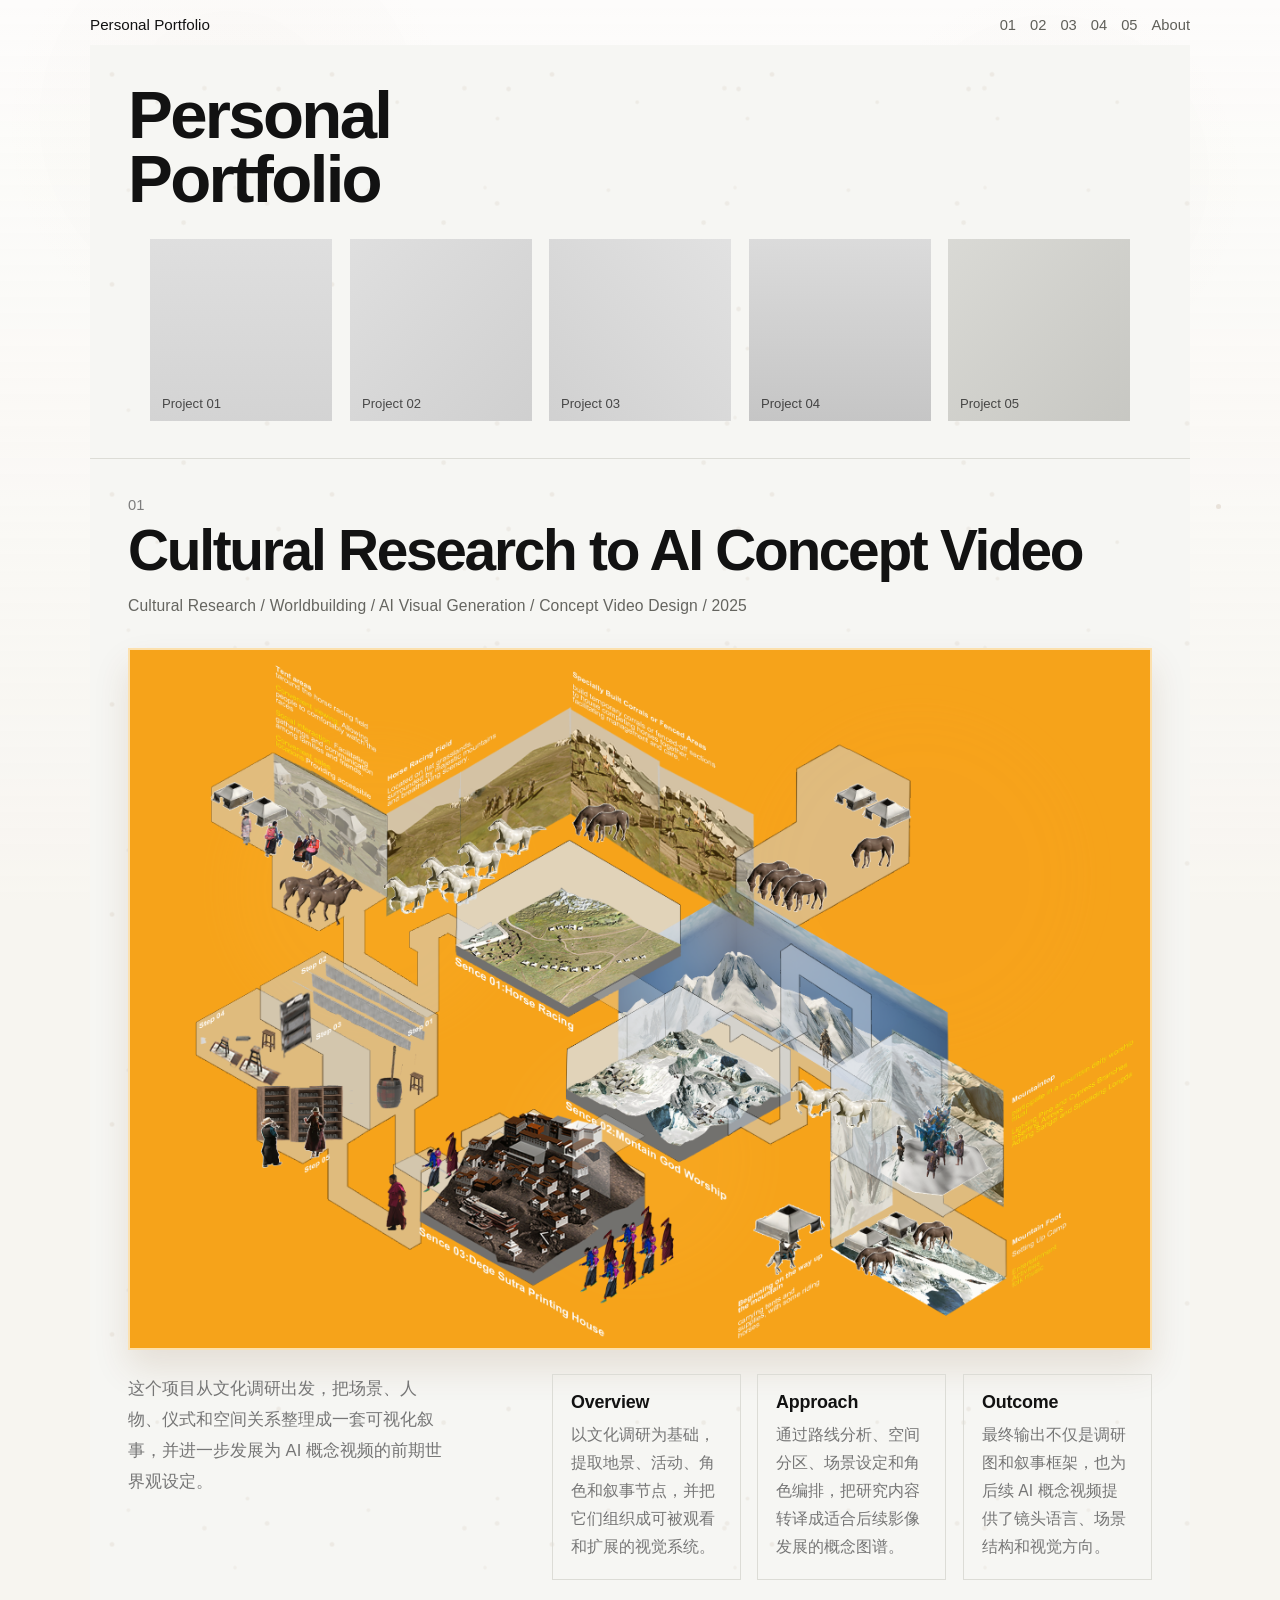
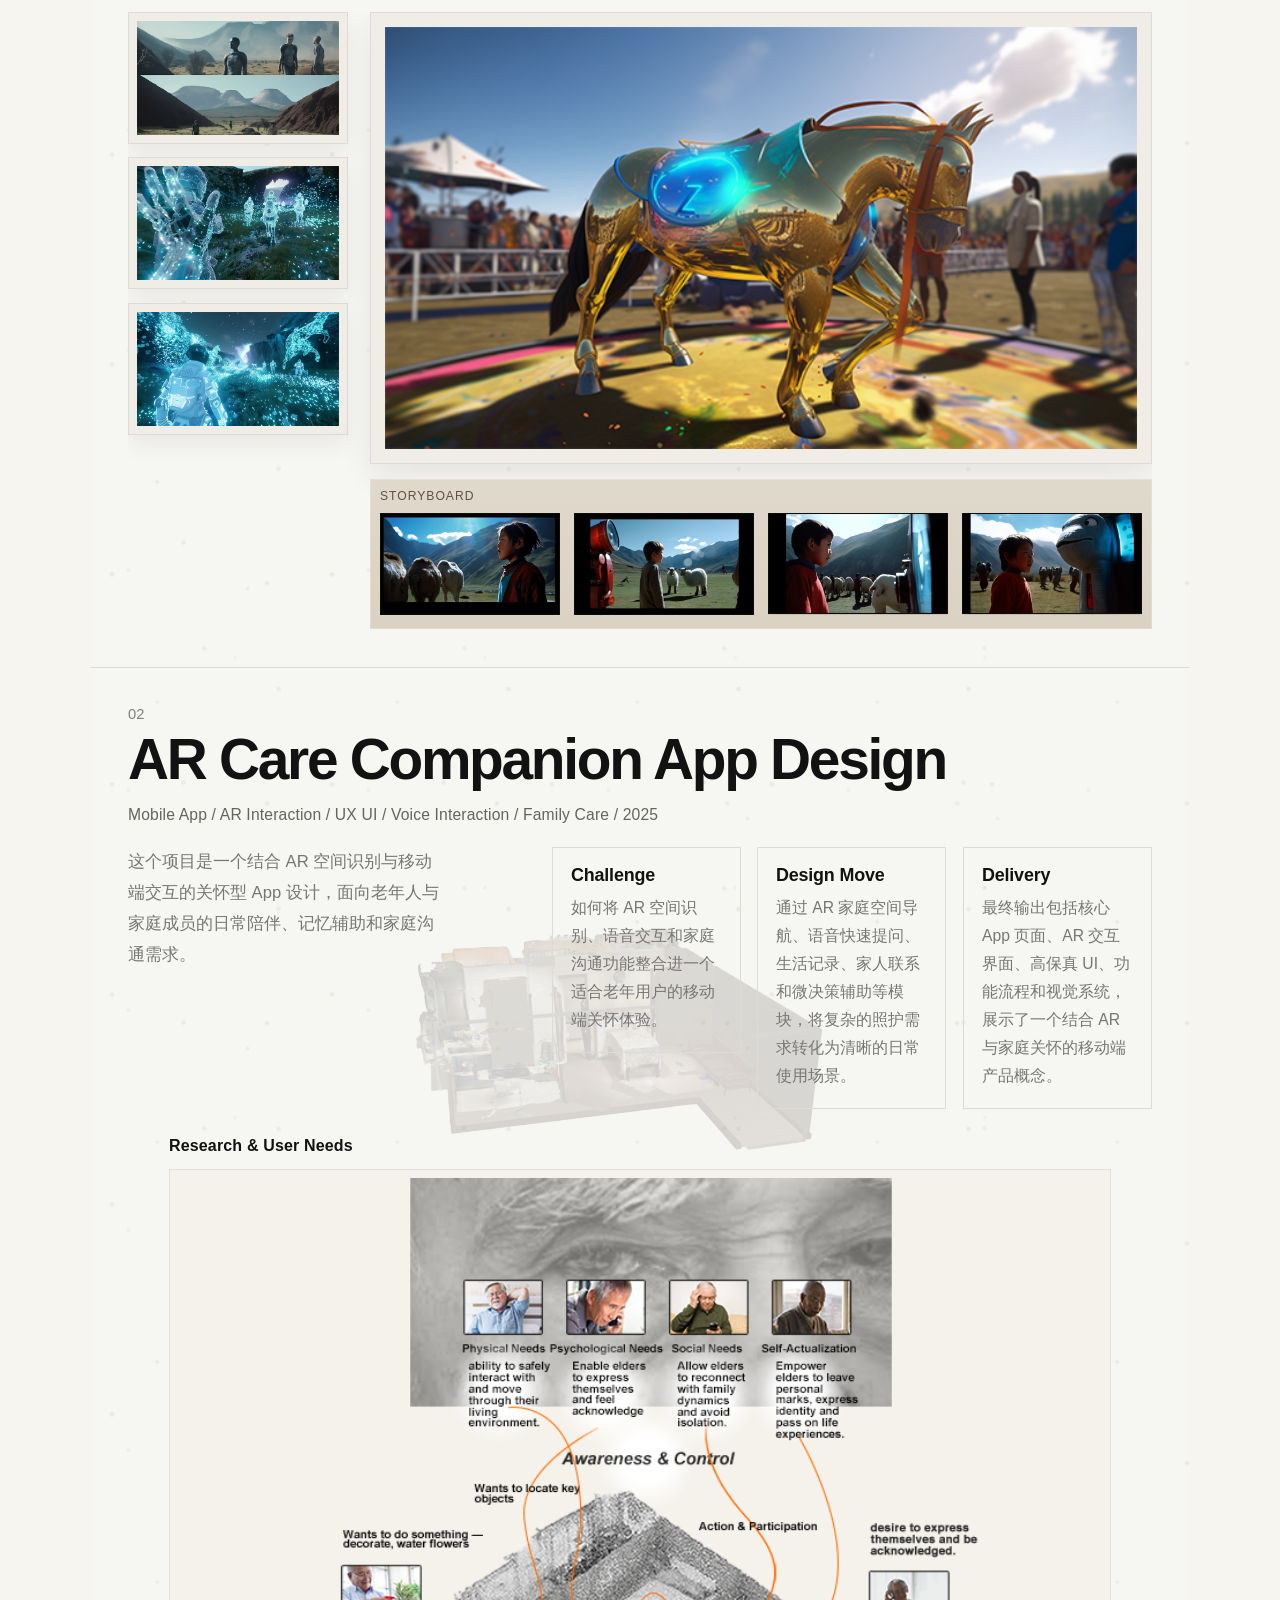
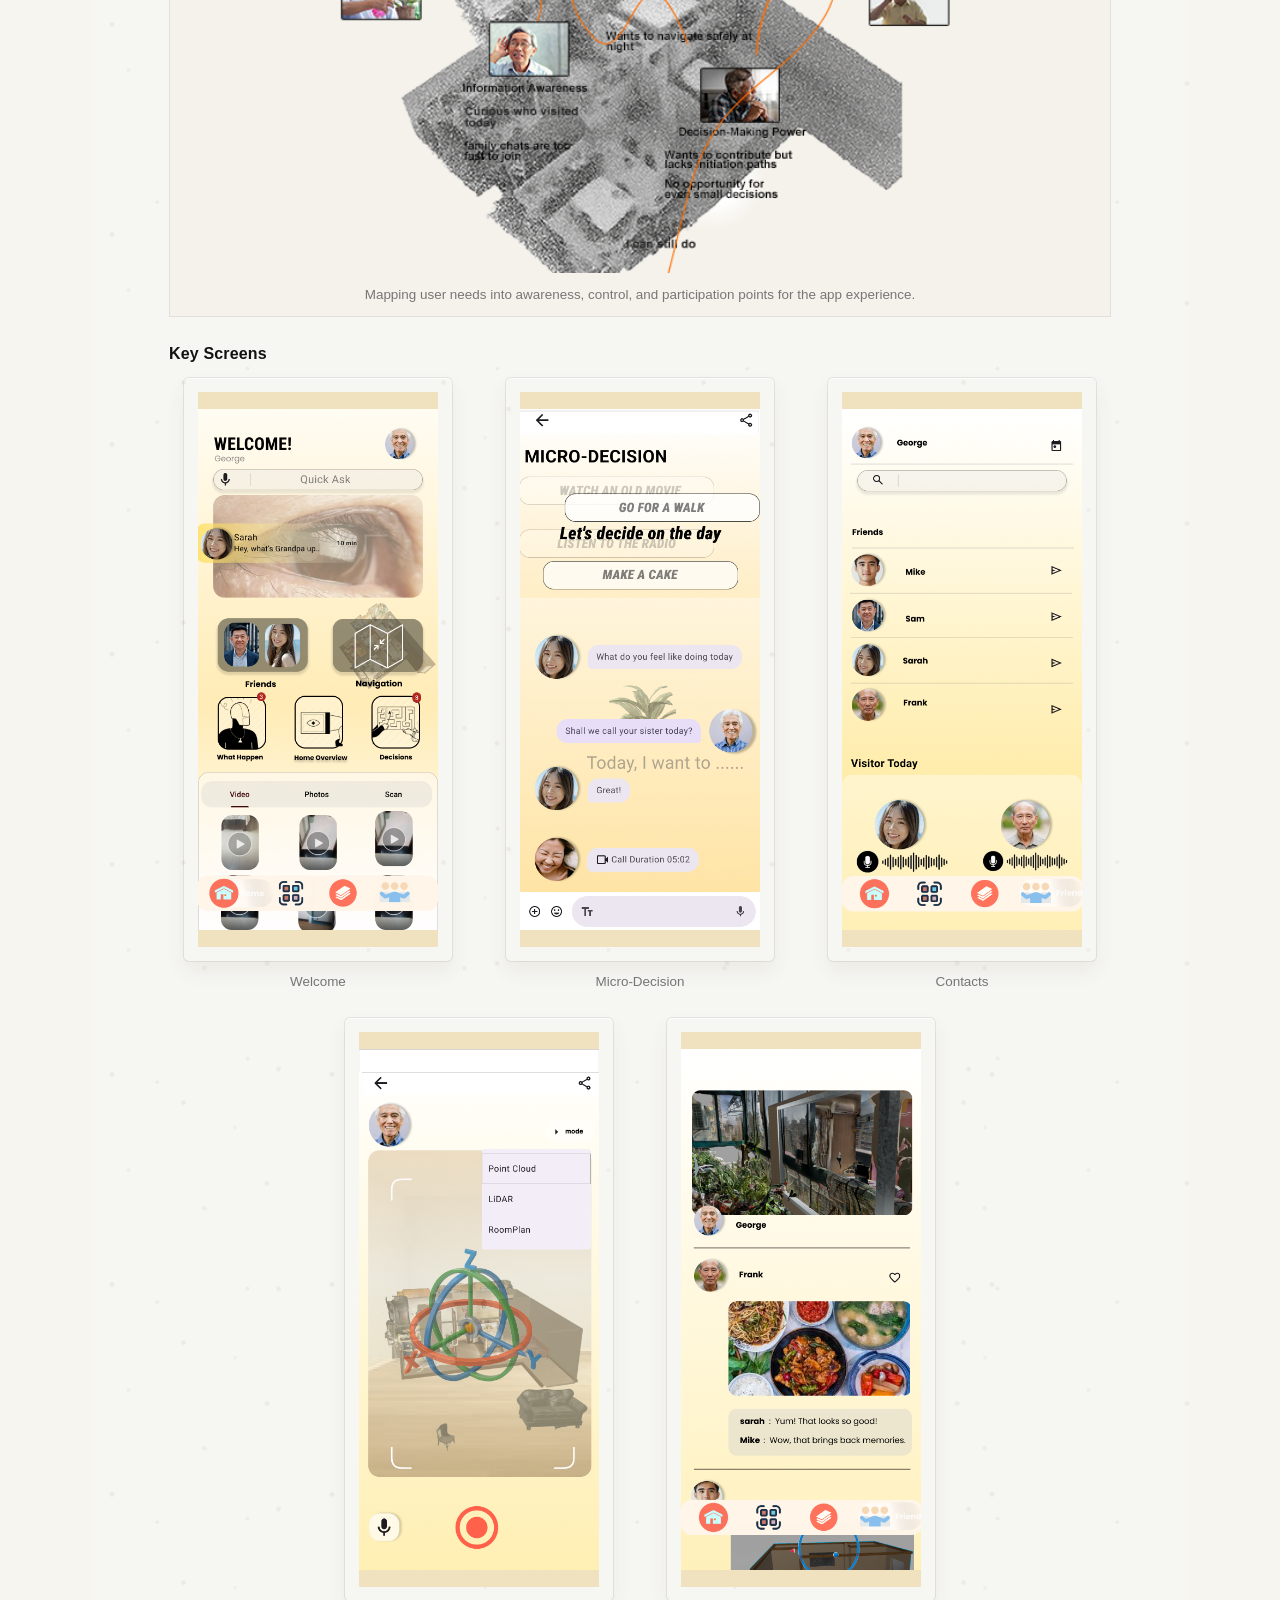
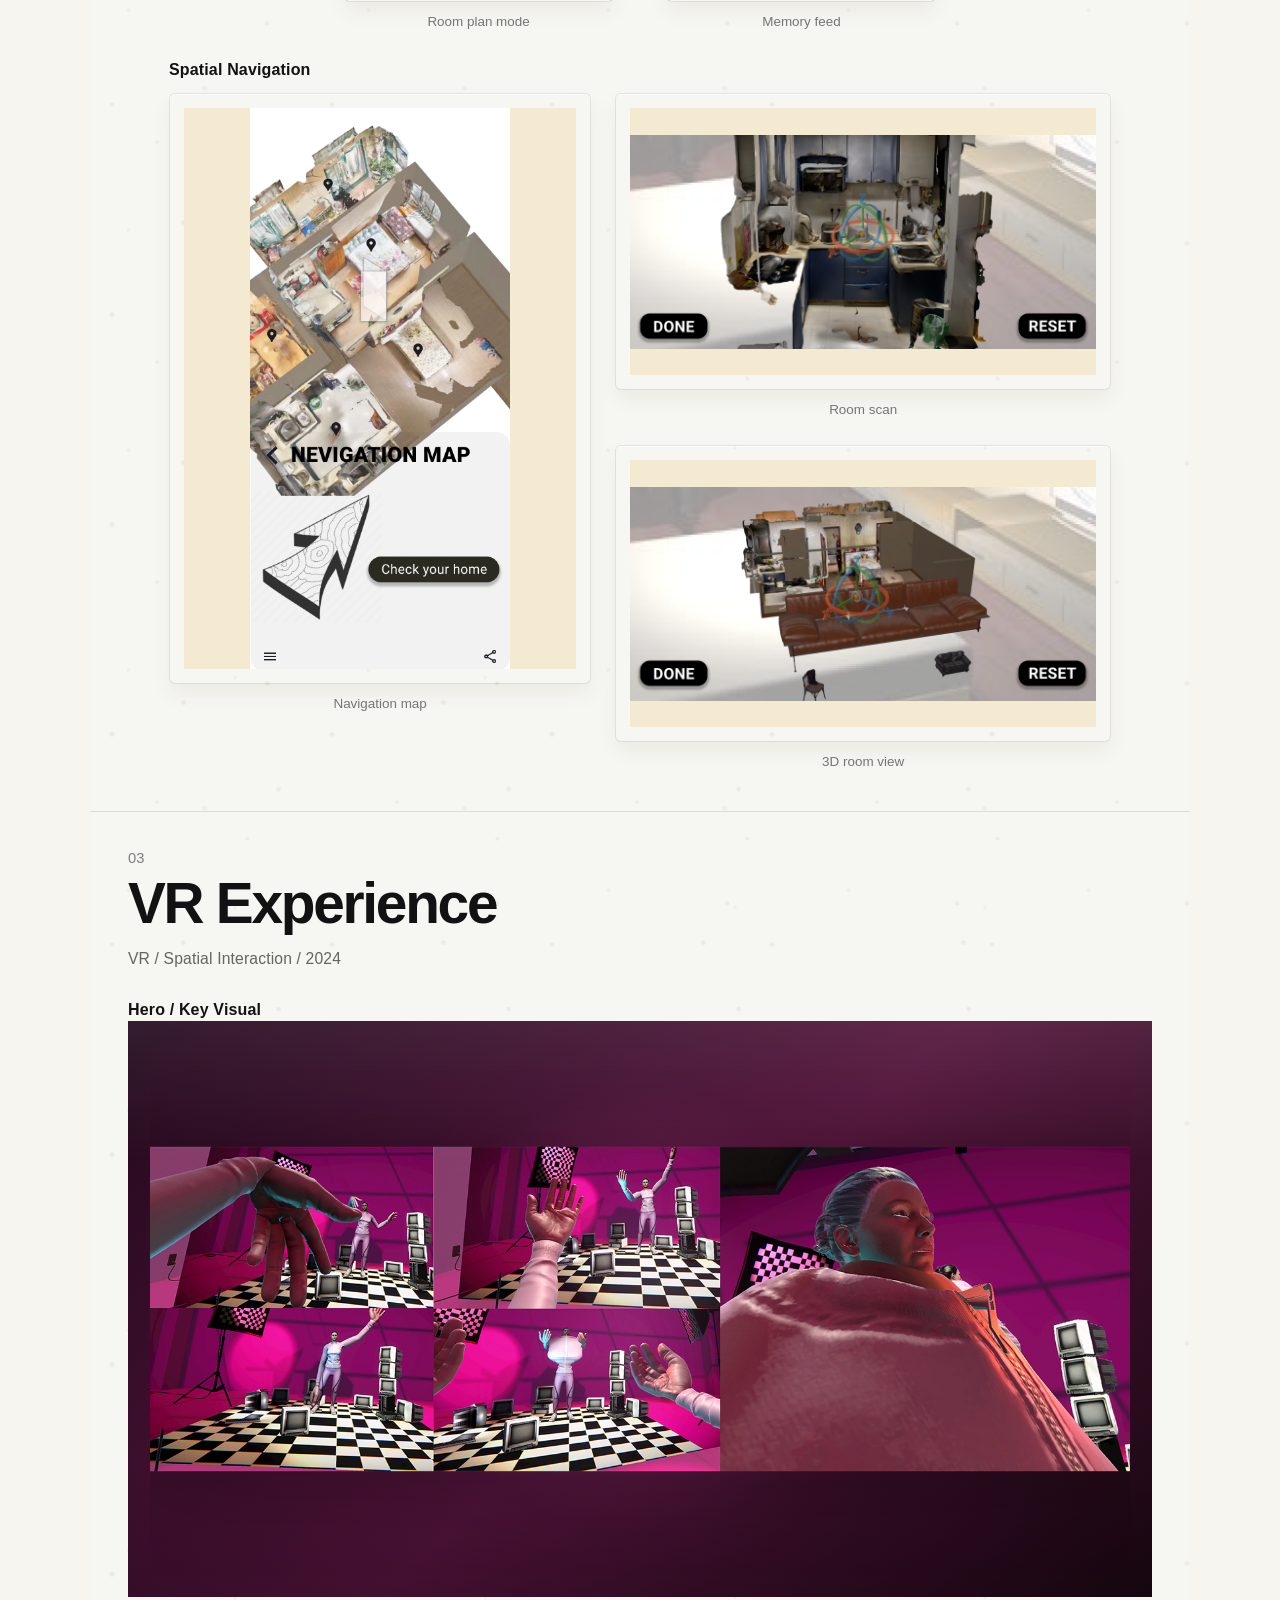
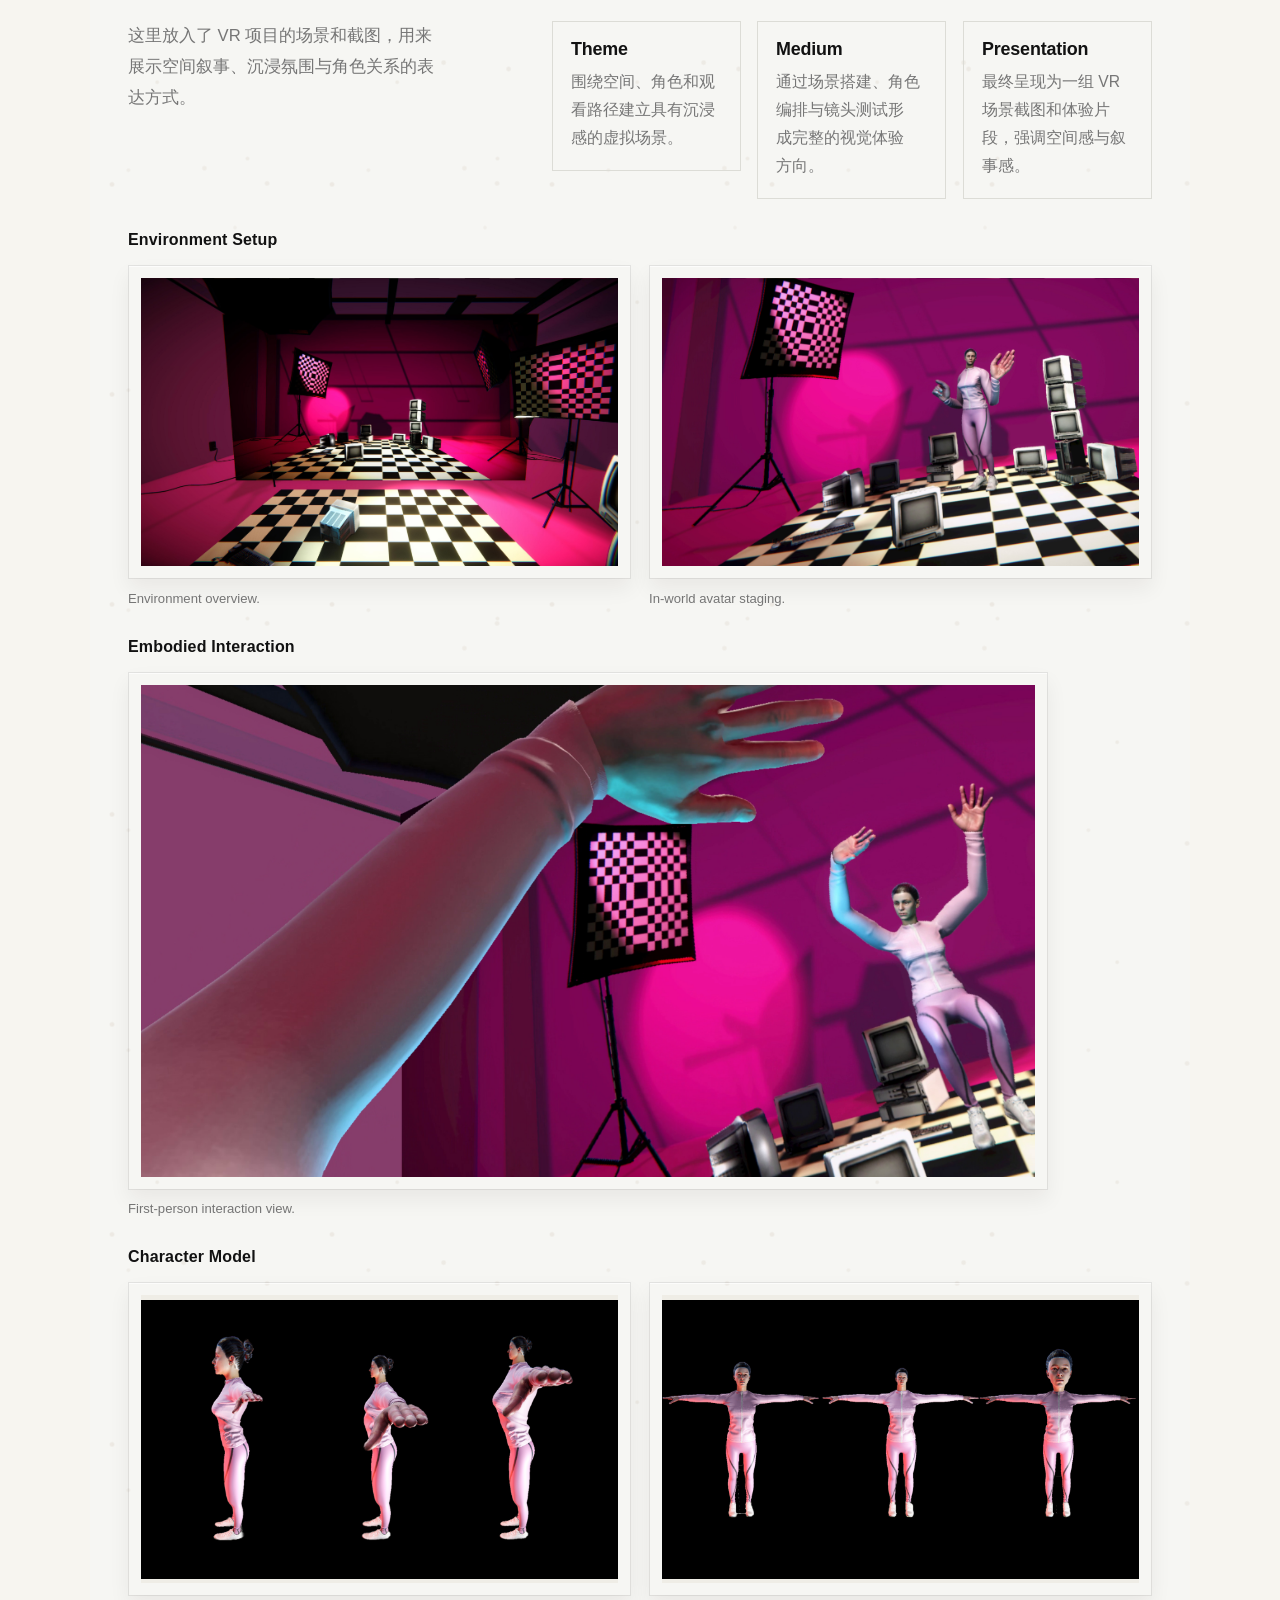
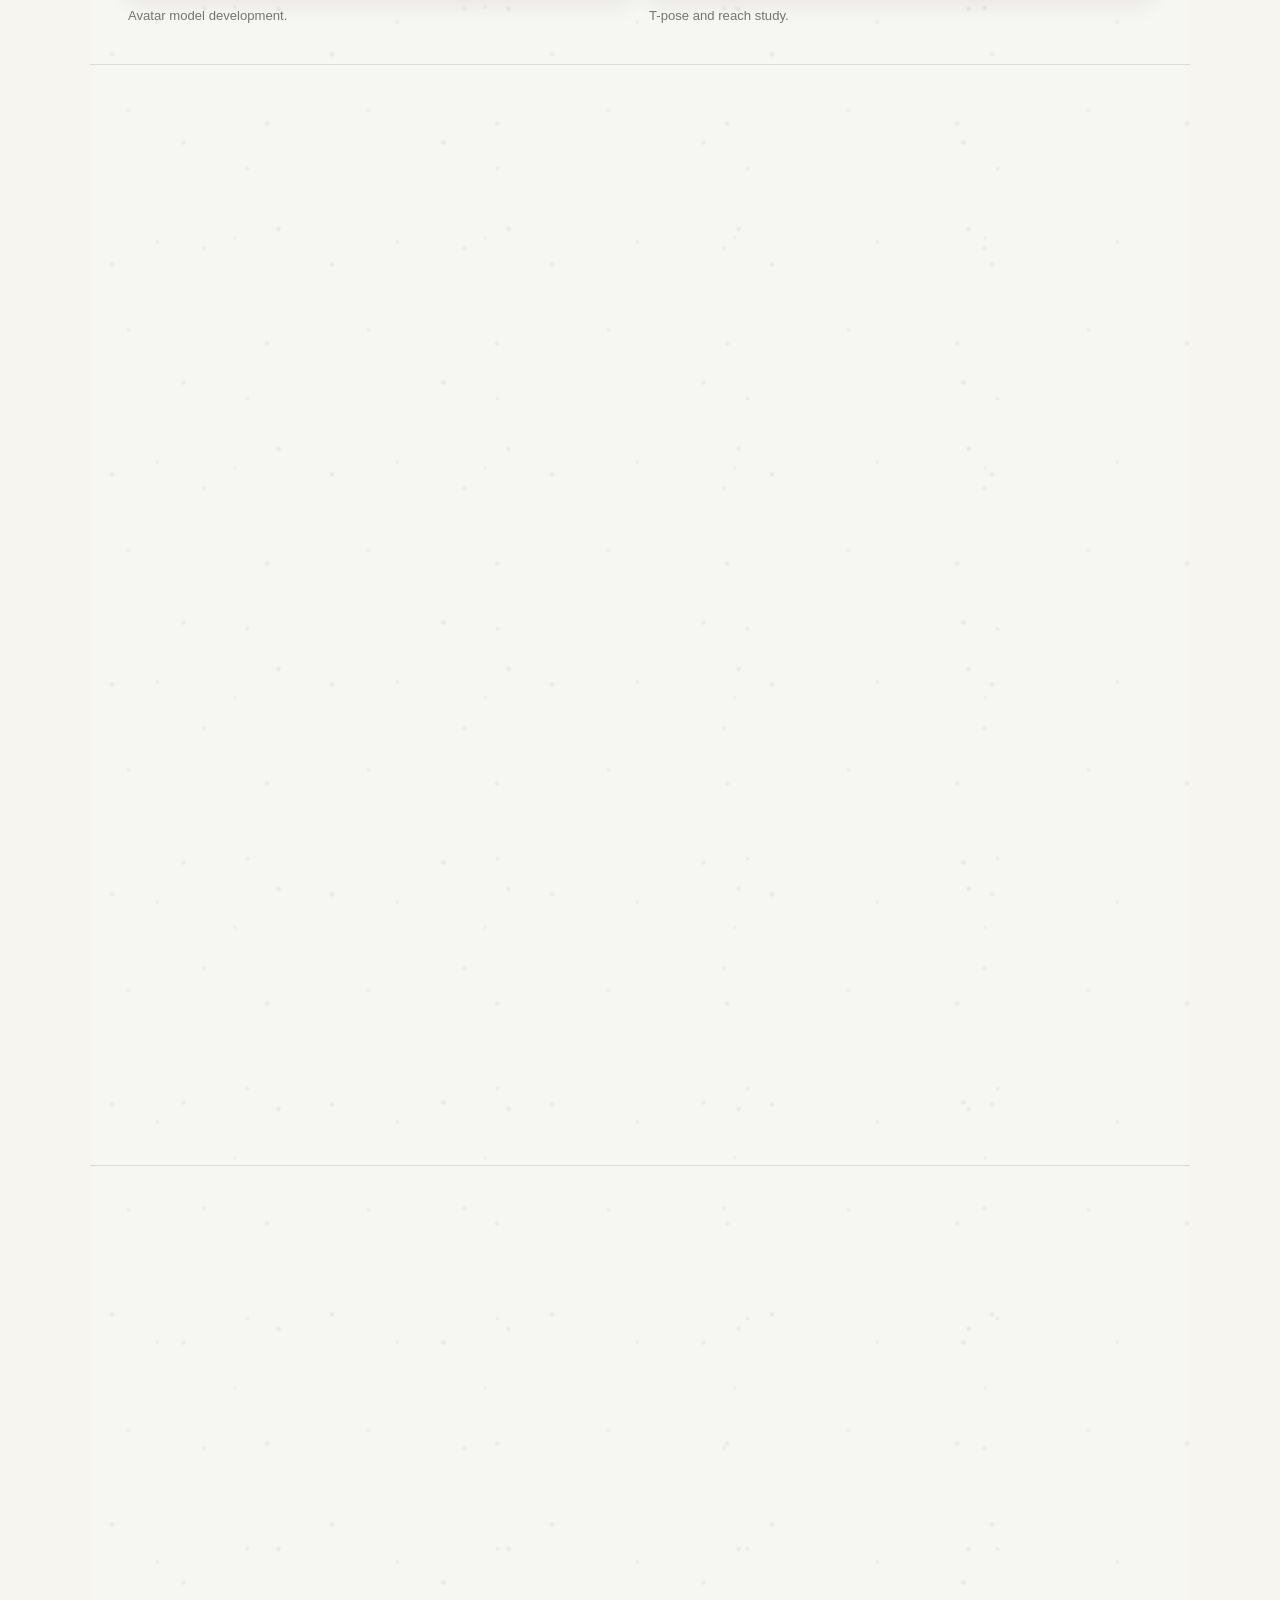
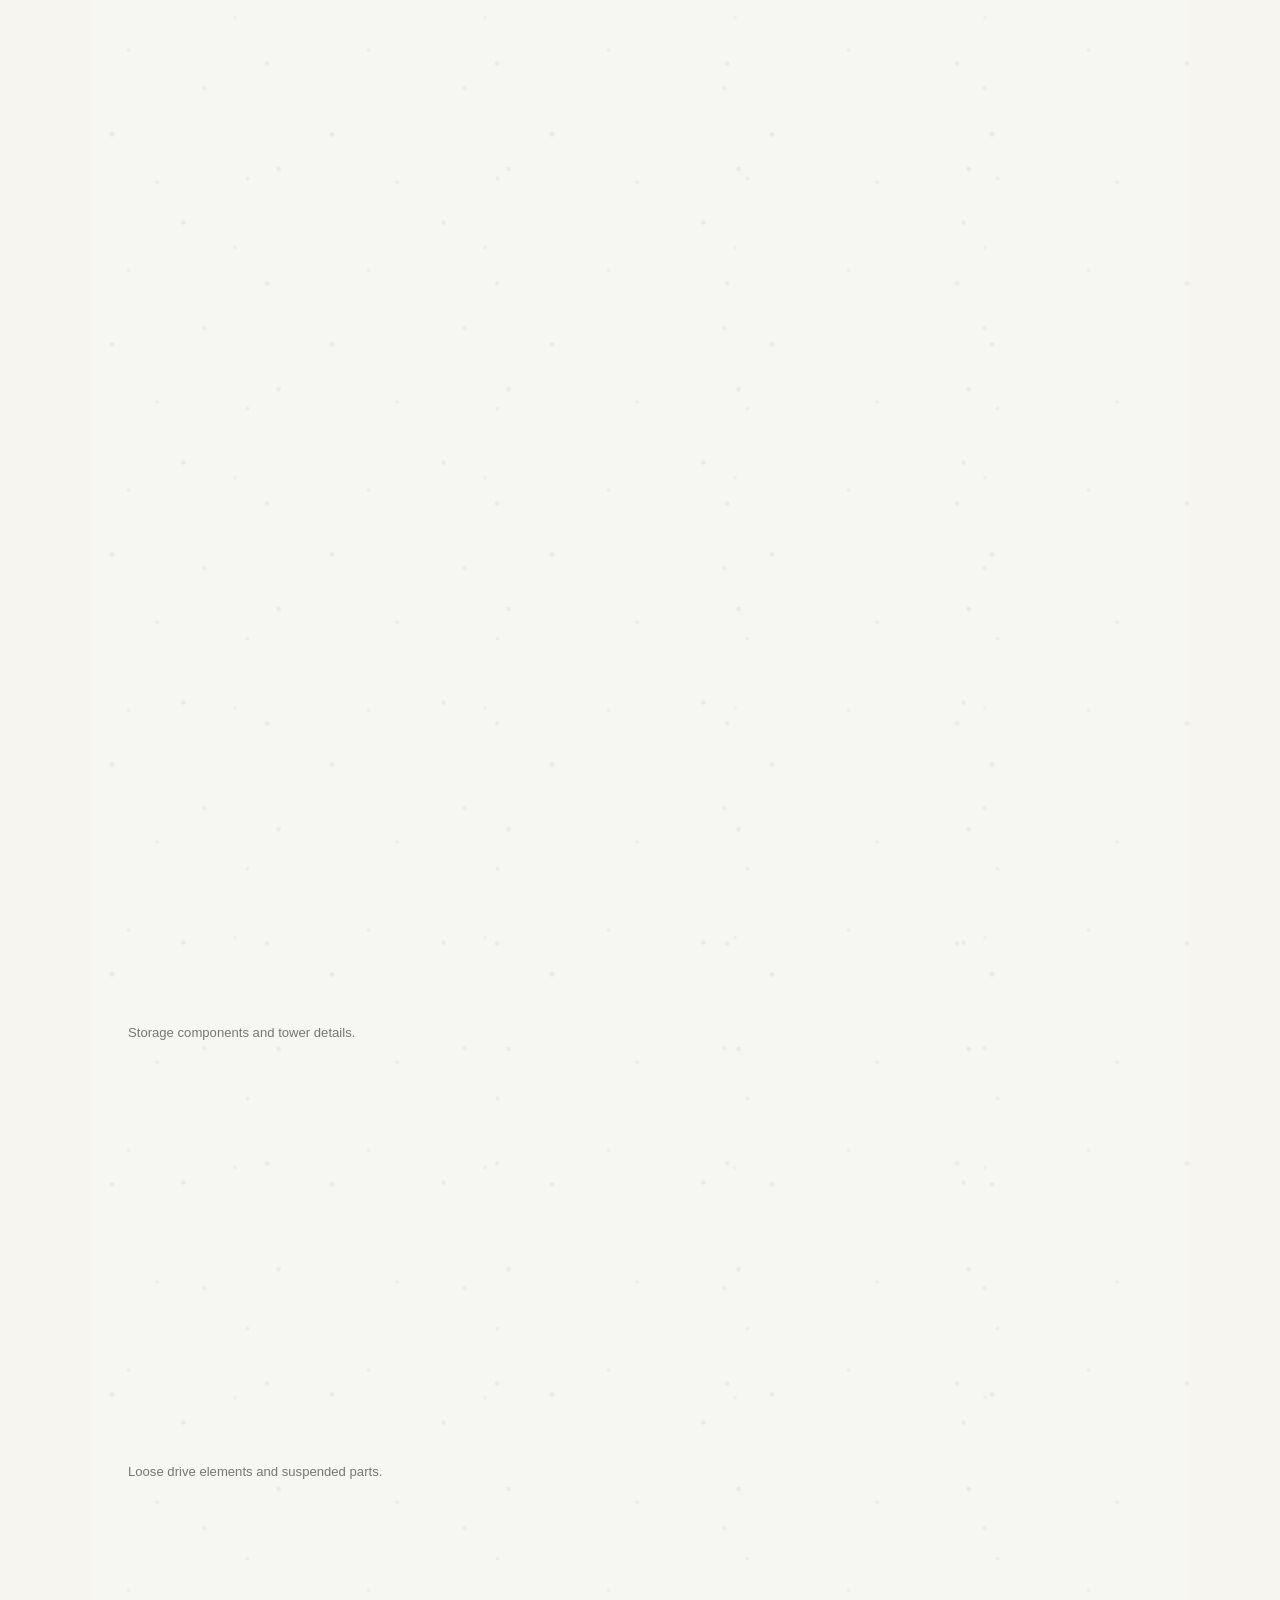
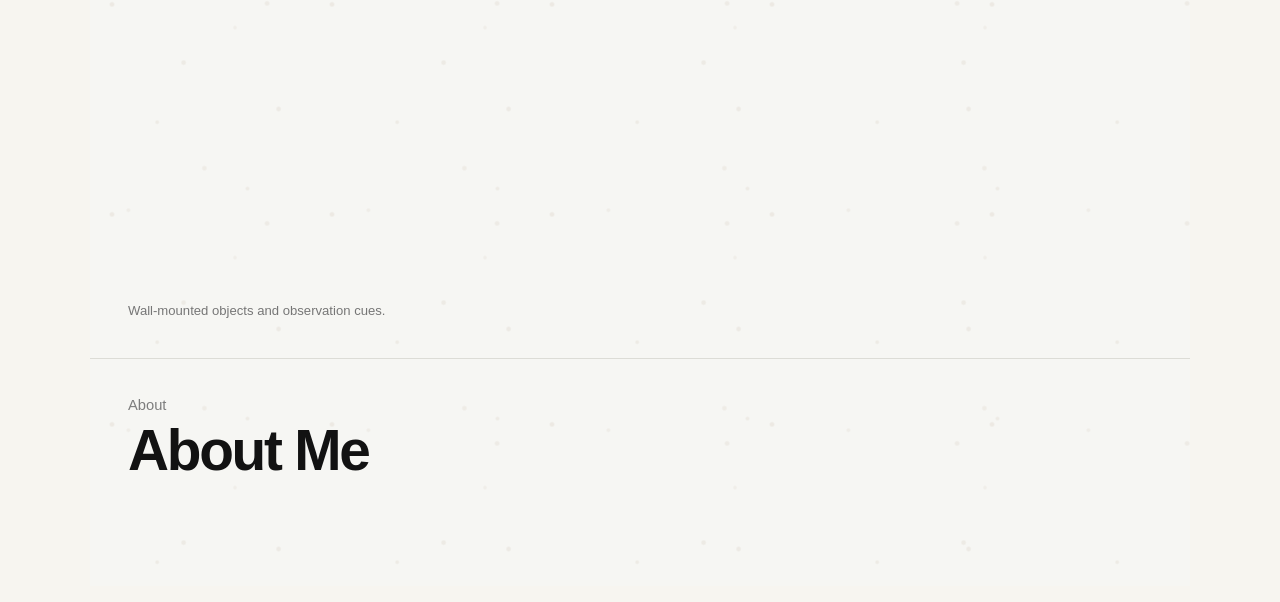
==== commit 0c8da2e2: "Update" ====
--- a/index.html
+++ b/index.html
@@ -8,6 +8,20 @@
   <link rel="stylesheet" href="styles.css">
 </head>
 <body class="single-page">
+  <div class="ambient-particles" aria-hidden="true">
+    <span class="ambient-particle"></span>
+    <span class="ambient-particle"></span>
+    <span class="ambient-particle"></span>
+    <span class="ambient-particle"></span>
+    <span class="ambient-particle"></span>
+    <span class="ambient-particle"></span>
+    <span class="ambient-particle"></span>
+    <span class="ambient-particle"></span>
+    <span class="ambient-particle"></span>
+    <span class="ambient-particle"></span>
+    <span class="ambient-particle"></span>
+    <span class="ambient-particle"></span>
+  </div>
   <header class="site-header">
     <a class="site-title" href="#top">Personal Portfolio</a>
     <nav class="site-nav">
@@ -16,7 +30,6 @@
       <a href="#project-03">03</a>
       <a href="#project-04">04</a>
       <a href="#project-05">05</a>
-      <a href="#project-06">06</a>
       <a href="#about">About</a>
     </nav>
   </header>
@@ -32,6 +45,7 @@
         <a class="cover-card cover-card-two" href="#project-02"><span>Project 02</span></a>
         <a class="cover-card cover-card-three" href="#project-03"><span>Project 03</span></a>
         <a class="cover-card cover-card-four" href="#project-04"><span>Project 04</span></a>
+        <a class="cover-card cover-card-five" href="#project-05"><span>Project 05</span></a>
       </div>
     </section>
 
@@ -120,15 +134,64 @@
           </article>
         </div>
       </div>
-      <div class="gallery-strip">
-        <div class="gallery-tile gallery-image-app-01 gallery-tile-phone"></div>
-        <div class="gallery-tile gallery-image-app-02 gallery-tile-phone"></div>
-        <div class="gallery-tile gallery-image-app-05 gallery-tile-phone"></div>
-      </div>
-      <div class="gallery-strip">
-        <div class="gallery-tile gallery-image-app-08 gallery-tile-phone"></div>
-        <div class="gallery-tile gallery-image-project-04-app-10 gallery-tile-phone"></div>
-        <div class="gallery-tile gallery-image-project-04-app-03 gallery-tile-phone"></div>
+      <div class="project-media-group project-02-media-group">
+        <div class="project-media-head">
+          <h3>Research &amp; User Needs</h3>
+        </div>
+        <figure class="project-media-figure project-media-figure-wide">
+          <img class="project-media-image project-02-research-image" src="assets/project-02-research-main.png" alt="Research map connecting elderly users’ daily needs with awareness, control, and participation points for the app experience.">
+          <figcaption class="project-media-caption">Mapping user needs into awareness, control, and participation points for the app experience.</figcaption>
+        </figure>
+      </div>
+      <div class="project-media-group project-02-media-group">
+        <div class="project-media-head">
+          <h3>Key Screens</h3>
+        </div>
+        <div class="project-02-screens-row project-02-screens-row-primary">
+          <figure class="project-media-figure project-02-screen-card">
+            <div class="gallery-tile gallery-image-app-01 gallery-tile-phone"></div>
+            <figcaption class="project-media-caption">Welcome</figcaption>
+          </figure>
+          <figure class="project-media-figure project-02-screen-card">
+            <div class="gallery-tile gallery-image-app-02 gallery-tile-phone"></div>
+            <figcaption class="project-media-caption">Micro-Decision</figcaption>
+          </figure>
+          <figure class="project-media-figure project-02-screen-card">
+            <div class="gallery-tile gallery-image-app-05 gallery-tile-phone"></div>
+            <figcaption class="project-media-caption">Contacts</figcaption>
+          </figure>
+        </div>
+        <div class="project-02-screens-row project-02-screens-row-secondary">
+          <figure class="project-media-figure project-02-screen-card">
+            <div class="gallery-tile gallery-image-project-04-app-03 gallery-tile-phone"></div>
+            <figcaption class="project-media-caption">Room plan mode</figcaption>
+          </figure>
+          <figure class="project-media-figure project-02-screen-card">
+            <div class="gallery-tile gallery-image-app-08 gallery-tile-phone"></div>
+            <figcaption class="project-media-caption">Memory feed</figcaption>
+          </figure>
+        </div>
+      </div>
+      <div class="project-media-group project-02-media-group">
+        <div class="project-media-head">
+          <h3>Spatial Navigation</h3>
+        </div>
+        <div class="project-02-spatial-layout">
+          <figure class="project-media-figure project-media-figure-feature">
+            <div class="gallery-tile gallery-image-project-04-app-10 gallery-tile-spatial-feature"></div>
+            <figcaption class="project-media-caption">Navigation map</figcaption>
+          </figure>
+          <div class="project-02-spatial-support">
+            <figure class="project-media-figure">
+              <div class="gallery-tile gallery-image-app-07 gallery-tile-spatial-support"></div>
+              <figcaption class="project-media-caption">Room scan</figcaption>
+            </figure>
+            <figure class="project-media-figure">
+              <div class="gallery-tile gallery-image-app-04 gallery-tile-spatial-support"></div>
+              <figcaption class="project-media-caption">3D room view</figcaption>
+            </figure>
+          </div>
+        </div>
       </div>
     </section>
 
@@ -138,9 +201,12 @@
         <h2>VR Experience</h2>
         <p class="section-meta">VR / Spatial Interaction / 2024</p>
       </div>
+      <div class="project-media-head project-03-media-head">
+        <h3>Hero / Key Visual</h3>
+      </div>
       <div class="project-cover project-cover-perspective" data-depth-scene>
         <div class="project-cover-frame">
-          <img class="project-cover-image" src="assets/vr-final.png" alt="VR project montage preview">
+          <img class="project-cover-image" src="assets/vr-final.jpg" alt="VR project montage preview">
         </div>
         <div class="project-cover-overlay" aria-hidden="true"></div>
       </div>
@@ -163,10 +229,46 @@
           </article>
         </div>
       </div>
-      <div class="gallery-strip">
-        <div class="gallery-tile gallery-image-shot-06"></div>
-        <div class="gallery-tile gallery-image-shot-03"></div>
-        <div class="gallery-tile gallery-image-shot-tpose"></div>
+      <div class="project-03-case-study">
+        <section class="project-03-media-group">
+          <div class="project-media-head project-03-media-head">
+            <h3>Environment Setup</h3>
+          </div>
+          <div class="project-03-environment-grid">
+            <figure class="project-03-media-figure">
+              <div class="gallery-tile gallery-image-shot-06"></div>
+              <figcaption class="project-03-media-caption">Environment overview.</figcaption>
+            </figure>
+            <figure class="project-03-media-figure">
+              <div class="gallery-tile gallery-image-shot-03"></div>
+              <figcaption class="project-03-media-caption">In-world avatar staging.</figcaption>
+            </figure>
+          </div>
+        </section>
+        <section class="project-03-media-group">
+          <div class="project-media-head project-03-media-head">
+            <h3>Embodied Interaction</h3>
+          </div>
+          <figure class="project-03-media-figure project-03-interaction-figure">
+            <div class="gallery-tile gallery-image-shot-tpose"></div>
+            <figcaption class="project-03-media-caption">First-person interaction view.</figcaption>
+          </figure>
+        </section>
+        <section class="project-03-media-group">
+          <div class="project-media-head project-03-media-head">
+            <h3>Character Model</h3>
+          </div>
+          <div class="project-03-model-grid">
+            <figure class="project-03-media-figure">
+              <div class="gallery-tile gallery-image-project-03-extra-morphing"></div>
+              <figcaption class="project-03-media-caption">Avatar model development.</figcaption>
+            </figure>
+            <figure class="project-03-media-figure">
+              <div class="gallery-tile gallery-image-project-03-extra-tpose"></div>
+              <figcaption class="project-03-media-caption">T-pose and reach study.</figcaption>
+            </figure>
+          </div>
+        </section>
       </div>
     </section>
 
@@ -227,54 +329,28 @@
           </article>
         </div>
       </div>
-      <div class="gallery-strip gallery-strip-single">
+      <div class="project-05-media">
         <div class="gallery-tile gallery-image-project-05-main gallery-tile-wide"></div>
       </div>
-      <div class="gallery-strip">
-        <div class="gallery-tile gallery-image-project-05-extra-01"></div>
-        <div class="gallery-tile gallery-image-project-05-extra-02"></div>
-        <div class="gallery-tile gallery-image-project-05-extra-03"></div>
-      </div>
-    </section>
-
-    <section class="project-section project-section-compact" id="project-06">
-      <div class="section-head">
-        <p class="section-index">06</p>
-        <h2>AI-Assisted Game Character Design</h2>
-        <p class="section-meta">Character Design / AI-Assisted Workflow / Visual Development / 2025</p>
-      </div>
-      <div class="project-layout">
-        <div class="project-summary">
-          这个项目聚焦 AI 辅助游戏角色设计，结合角色关系、风格探索与造型测试，呈现从概念构思到视觉定稿的过程。
-        </div>
-        <div class="detail-grid">
-          <article class="detail-card">
-            <h3>Focus</h3>
-            <p>围绕角色性格、家族关系与视觉辨识度，建立适合游戏叙事的角色设定方向。</p>
-          </article>
-          <article class="detail-card">
-            <h3>Process</h3>
-            <p>通过手绘草图、风格测试与 AI 辅助生成，逐步探索角色造型、服装、配色与表情语言。</p>
-          </article>
-          <article class="detail-card">
-            <h3>Result</h3>
-            <p>最终输出包括角色概念图、风格探索图与阶段性视觉方案，展示 AI 辅助角色设计的工作流程。</p>
-          </article>
-        </div>
-      </div>
-      <div class="project-06-media">
-        <div class="project-06-main-card">
-          <div class="project-06-top-grid">
-            <div class="gallery-tile gallery-image-project-06-extra-04"></div>
-            <div class="gallery-tile gallery-image-project-06-extra-03"></div>
-            <div class="gallery-tile gallery-image-project-06-extra-05"></div>
-          </div>
-          <div class="gallery-tile gallery-image-project-06-main project-06-feature"></div>
-        </div>
-        <div class="project-06-side-grid">
-          <div class="gallery-tile gallery-image-project-06-extra-01"></div>
-          <div class="gallery-tile gallery-image-project-06-extra-02"></div>
-        </div>
+      <div class="project-05-detail-block">
+        <div class="project-05-detail-images">
+          <figure class="project-05-detail-figure">
+            <div class="gallery-tile gallery-image-project-05-extra-01"></div>
+            <figcaption class="project-05-detail-caption">Storage components and tower details.</figcaption>
+          </figure>
+          <figure class="project-05-detail-figure">
+            <div class="gallery-tile gallery-image-project-05-extra-02"></div>
+            <figcaption class="project-05-detail-caption">Loose drive elements and suspended parts.</figcaption>
+          </figure>
+          <figure class="project-05-detail-figure">
+            <div class="gallery-tile gallery-image-project-05-extra-03"></div>
+            <figcaption class="project-05-detail-caption">Wall-mounted objects and observation cues.</figcaption>
+          </figure>
+        </div>
+        <aside class="detail-card project-05-detail-panel">
+          <h3>Scene Details</h3>
+          <p>Close-up views of repair-related objects, showing how scale, material contrast, and visual cues support object observation in the VR workspace.</p>
+        </aside>
       </div>
     </section>
 
--- a/styles.css
+++ b/styles.css
@@ -1,5 +1,5 @@
 :root {
-  --bg: #f6f6f3;
+  --bg: #f7f5f0;
   --paper: #f6f6f3;
   --paper-soft: #ecece8;
   --ink: #121212;
@@ -15,14 +15,17 @@
 
 html {
   scroll-behavior: smooth;
+  scroll-padding-top: 28px;
 }
 
 body {
   margin: 0;
   min-height: 100%;
-  font-family: Arial, Helvetica, sans-serif;
+  font-family: "Helvetica Neue", Arial, "PingFang SC", "Hiragino Sans GB", "Microsoft YaHei", sans-serif;
   background: var(--bg);
   color: var(--ink);
+  position: relative;
+  overflow-x: hidden;
 }
 
 a {
@@ -32,6 +35,139 @@
 
 .single-page {
   padding: 16px;
+  position: relative;
+  isolation: isolate;
+}
+
+.ambient-particles {
+  position: fixed;
+  inset: 0;
+  pointer-events: none;
+  z-index: 0;
+  overflow: hidden;
+  background:
+    radial-gradient(circle at 18% 14%, rgba(166, 129, 86, 0.04), transparent 18%),
+    radial-gradient(circle at 82% 20%, rgba(138, 103, 67, 0.035), transparent 16%),
+    radial-gradient(circle at 48% 76%, rgba(172, 146, 115, 0.03), transparent 20%),
+    linear-gradient(180deg, rgba(255, 255, 255, 0.7), rgba(247, 245, 240, 0.92));
+}
+
+.ambient-particle {
+  position: absolute;
+  display: block;
+  border-radius: 50%;
+  background: rgba(148, 115, 78, 0.16);
+  filter: blur(0.4px);
+  animation: ambient-float linear infinite;
+  will-change: transform, opacity;
+}
+
+.ambient-particle:nth-child(1) {
+  width: 4px;
+  height: 4px;
+  left: 7%;
+  top: 16%;
+  animation-duration: 22s;
+  animation-delay: -6s;
+}
+
+.ambient-particle:nth-child(2) {
+  width: 6px;
+  height: 6px;
+  left: 14%;
+  top: 62%;
+  animation-duration: 28s;
+  animation-delay: -12s;
+}
+
+.ambient-particle:nth-child(3) {
+  width: 3px;
+  height: 3px;
+  left: 22%;
+  top: 34%;
+  animation-duration: 24s;
+  animation-delay: -8s;
+}
+
+.ambient-particle:nth-child(4) {
+  width: 5px;
+  height: 5px;
+  left: 32%;
+  top: 72%;
+  animation-duration: 30s;
+  animation-delay: -15s;
+}
+
+.ambient-particle:nth-child(5) {
+  width: 4px;
+  height: 4px;
+  left: 41%;
+  top: 20%;
+  animation-duration: 26s;
+  animation-delay: -10s;
+}
+
+.ambient-particle:nth-child(6) {
+  width: 7px;
+  height: 7px;
+  left: 52%;
+  top: 48%;
+  animation-duration: 32s;
+  animation-delay: -18s;
+}
+
+.ambient-particle:nth-child(7) {
+  width: 3px;
+  height: 3px;
+  left: 63%;
+  top: 12%;
+  animation-duration: 20s;
+  animation-delay: -4s;
+}
+
+.ambient-particle:nth-child(8) {
+  width: 5px;
+  height: 5px;
+  left: 71%;
+  top: 66%;
+  animation-duration: 29s;
+  animation-delay: -9s;
+}
+
+.ambient-particle:nth-child(9) {
+  width: 4px;
+  height: 4px;
+  left: 79%;
+  top: 37%;
+  animation-duration: 25s;
+  animation-delay: -14s;
+}
+
+.ambient-particle:nth-child(10) {
+  width: 6px;
+  height: 6px;
+  left: 86%;
+  top: 78%;
+  animation-duration: 34s;
+  animation-delay: -22s;
+}
+
+.ambient-particle:nth-child(11) {
+  width: 3px;
+  height: 3px;
+  left: 91%;
+  top: 23%;
+  animation-duration: 21s;
+  animation-delay: -7s;
+}
+
+.ambient-particle:nth-child(12) {
+  width: 5px;
+  height: 5px;
+  left: 95%;
+  top: 56%;
+  animation-duration: 27s;
+  animation-delay: -11s;
 }
 
 .site-header {
@@ -42,10 +178,14 @@
   align-items: center;
   gap: 16px;
   color: #121212;
+  position: relative;
+  z-index: 1;
 }
 
 .site-title {
   font-size: 0.95rem;
+  font-family: "Helvetica Neue", Arial, "PingFang SC", "Hiragino Sans GB", "Microsoft YaHei", sans-serif;
+  transition: color 180ms ease, opacity 180ms ease;
 }
 
 .site-nav {
@@ -57,12 +197,79 @@
 .site-nav a {
   color: #5f5f59;
   font-size: 0.92rem;
+  font-family: "Helvetica Neue", Arial, "PingFang SC", "Hiragino Sans GB", "Microsoft YaHei", sans-serif;
+  transition: color 180ms ease, opacity 180ms ease;
+}
+
+button,
+.button {
+  transition:
+    color 180ms ease,
+    background-color 180ms ease,
+    border-color 180ms ease,
+    box-shadow 180ms ease,
+    transform 180ms ease;
 }
 
 .page-shell {
   width: min(1100px, 100%);
   margin: 0 auto;
   background: var(--paper);
+  position: relative;
+  z-index: 1;
+  overflow: hidden;
+}
+
+.page-shell::before {
+  content: "";
+  position: absolute;
+  inset: 0;
+  pointer-events: none;
+  z-index: 0;
+  opacity: 0.52;
+  background:
+    radial-gradient(circle at 10% 14%, rgba(153, 117, 79, 0.18) 0 1.5px, transparent 3px),
+    radial-gradient(circle at 28% 26%, rgba(138, 101, 64, 0.14) 0 1px, transparent 2.5px),
+    radial-gradient(circle at 44% 18%, rgba(166, 133, 97, 0.16) 0 1.5px, transparent 3px),
+    radial-gradient(circle at 63% 32%, rgba(146, 112, 76, 0.15) 0 1px, transparent 2.5px),
+    radial-gradient(circle at 82% 20%, rgba(130, 94, 58, 0.14) 0 1.5px, transparent 3px),
+    radial-gradient(circle at 16% 66%, rgba(160, 126, 88, 0.14) 0 1px, transparent 2.5px),
+    radial-gradient(circle at 36% 74%, rgba(148, 115, 79, 0.16) 0 1.5px, transparent 3px),
+    radial-gradient(circle at 58% 62%, rgba(174, 145, 111, 0.14) 0 1px, transparent 2.5px),
+    radial-gradient(circle at 77% 72%, rgba(140, 104, 68, 0.14) 0 1.5px, transparent 3px);
+  background-size:
+    220px 210px,
+    240px 220px,
+    260px 240px,
+    250px 230px,
+    230px 220px,
+    240px 220px,
+    260px 240px,
+    250px 230px,
+    230px 220px;
+  animation: page-particle-drift 20s linear infinite;
+}
+
+.hero-sheet,
+.project-section,
+.about-section {
+  position: relative;
+  z-index: 1;
+}
+
+.reveal-on-scroll {
+  opacity: 0;
+  transform: translate3d(0, 18px, 0);
+  transition:
+    opacity 480ms ease,
+    transform 620ms cubic-bezier(0.22, 1, 0.36, 1);
+  transition-delay: var(--reveal-delay, 0ms);
+  will-change: opacity, transform;
+}
+
+.reveal-on-scroll.is-visible {
+  opacity: 1;
+  transform: translate3d(0, 0, 0);
 }
 
 .frame-label {
@@ -88,6 +295,7 @@
   line-height: 0.95;
   font-weight: 700;
   letter-spacing: -0.04em;
+  font-family: "Helvetica Neue", Arial, "PingFang SC", "Hiragino Sans GB", "Microsoft YaHei", sans-serif;
 }
 
 .hero-note,
@@ -96,7 +304,11 @@
 .about-copy,
 .section-meta {
   color: var(--muted);
-  line-height: 1.8;
+  line-height: 1.78;
+  font-family: "PingFang SC", "Hiragino Sans GB", "Microsoft YaHei", "Noto Sans CJK SC", sans-serif;
+  word-break: normal;
+  line-break: loose;
+  text-wrap: pretty;
 }
 
 .hero-note {
@@ -106,8 +318,10 @@
 
 .cover-grid {
   display: grid;
-  grid-template-columns: repeat(4, 1fr);
+  grid-template-columns: repeat(5, 1fr);
   gap: clamp(10px, 2vw, 18px);
+  width: min(980px, 100%);
+  margin: 0 auto;
 }
 
 .cover-card {
@@ -115,12 +329,10 @@
   background: var(--tile);
   position: relative;
   overflow: hidden;
-  transition: transform 180ms ease, background-color 180ms ease;
-}
-
-.cover-card:hover {
-  transform: translateY(-3px);
-  background: var(--tile-strong);
+  transition:
+    transform 220ms ease,
+    background-color 220ms ease,
+    box-shadow 220ms ease;
 }
 
 .cover-card span {
@@ -129,6 +341,7 @@
   bottom: 10px;
   font-size: 0.82rem;
   color: rgba(18, 18, 18, 0.72);
+  transition: transform 220ms ease, color 220ms ease;
 }
 
 .cover-card-one {
@@ -155,38 +368,48 @@
     #d6d6d6;
 }
 
+.cover-card-five {
+  background:
+    linear-gradient(135deg, rgba(255, 255, 255, 0.12), rgba(0, 0, 0, 0.06)),
+    #d4d4cf;
+}
+
 .project-section {
   border-top: 1px solid var(--line);
 }
 
 .project-section-compact .project-layout {
+  margin-bottom: 24px;
+}
+
+.project-section-compact .section-head {
   margin-bottom: 18px;
 }
 
-.project-section-compact .section-head {
-  margin-bottom: 16px;
-}
-
 .section-head {
-  margin-bottom: 22px;
+  margin-bottom: 28px;
 }
 
 .section-index {
-  margin: 0 0 8px;
+  margin: 0 0 10px;
   color: #7d7d7d;
-  font-size: 0.9rem;
+  font-size: 0.92rem;
 }
 
 .section-head h2,
 .about-section h2 {
-  margin: 0 0 8px;
-  font-size: clamp(2rem, 5vw, 3.8rem);
-  line-height: 0.96;
+  margin: 0 0 12px;
+  font-size: clamp(2rem, 4.6vw, 3.55rem);
+  line-height: 1;
   letter-spacing: -0.04em;
+  font-family: "Helvetica Neue", Arial, "PingFang SC", "Hiragino Sans GB", "Microsoft YaHei", sans-serif;
 }
 
 .section-meta {
   margin: 0;
+  font-size: 0.98rem;
+  letter-spacing: 0.01em;
+  color: rgba(88, 88, 82, 0.92);
 }
 
 .project-cover {
@@ -213,9 +436,9 @@
   padding: 0;
   border: 2px solid rgba(255, 248, 230, 0.72);
   box-shadow: 0 18px 34px rgba(108, 57, 8, 0.12);
-  perspective: 1400px;
-  transform-style: preserve-3d;
-  transition: box-shadow 220ms ease-out;
+  transition:
+    transform 240ms ease,
+    box-shadow 220ms ease-out;
 }
 
 .project-cover-static-image {
@@ -226,11 +449,7 @@
   object-position: center center;
   position: relative;
   z-index: 2;
-  transform:
-    translateZ(10px)
-    rotateX(var(--tilt-x, 0deg))
-    rotateY(var(--tilt-y, 0deg));
-  transform-style: preserve-3d;
+  transform: scale(1);
   transition: transform 220ms ease-out;
   filter: drop-shadow(0 14px 28px rgba(72, 39, 6, 0.18));
 }
@@ -246,7 +465,7 @@
 }
 
 .project-cover-animated-bg:hover {
-  box-shadow: 0 24px 42px rgba(108, 57, 8, 0.16);
+  box-shadow: 0 20px 36px rgba(108, 57, 8, 0.14);
 }
 
 .project-cover-bg-orb {
@@ -330,9 +549,7 @@
   height: calc(100% - 8px);
   object-fit: contain;
   object-position: center center;
-  transform:
-    scale(1.03)
-    translate3d(var(--bg-shift-x, 0px), var(--bg-shift-y, 0px), 0);
+  transform: scale(1.02);
   transition: transform 220ms ease-out;
   filter: drop-shadow(0 18px 42px rgba(0, 0, 0, 0.28));
 }
@@ -359,31 +576,49 @@
 
 .project-layout {
   display: grid;
-  grid-template-columns: 0.9fr 1.1fr;
-  gap: 24px;
-  margin-bottom: 24px;
+  grid-template-columns: minmax(300px, 0.92fr) minmax(0, 1.4fr);
+  gap: 30px;
+  align-items: start;
+  margin-bottom: 32px;
 }
 
 .detail-grid {
   display: grid;
-  grid-template-columns: repeat(3, 1fr);
+  grid-template-columns: repeat(3, minmax(0, 1fr));
   gap: 16px;
+  align-items: start;
 }
 
 .detail-card {
   border: 1px solid var(--line);
-  padding: 18px;
-  min-height: 180px;
+  padding: 16px 18px 18px;
+  min-height: 0;
+  transition:
+    transform 220ms ease,
+    box-shadow 220ms ease,
+    border-color 220ms ease,
+    background-color 220ms ease;
 }
 
 .detail-card h3 {
-  margin: 0 0 10px;
-  font-size: 1rem;
+  margin: 0 0 8px;
+  font-size: 1.12rem;
+  line-height: 1.25;
+  letter-spacing: -0.01em;
+  font-family: "Helvetica Neue", Arial, "PingFang SC", "Hiragino Sans GB", "Microsoft YaHei", sans-serif;
 }
 
 .detail-card p,
 .about-copy {
   margin: 0;
+  font-size: 0.98rem;
+  line-height: 1.78;
+}
+
+.project-summary {
+  max-width: 34ch;
+  font-size: 1.04rem;
+  line-height: 1.86;
 }
 
 .gallery-strip {
@@ -407,6 +642,7 @@
   background: #efede6;
   border: 1px solid rgba(18, 18, 18, 0.08);
   box-shadow: 0 12px 28px rgba(38, 24, 12, 0.08);
+  transition: transform 240ms ease, box-shadow 240ms ease;
 }
 
 .project-01-right-stack {
@@ -419,6 +655,7 @@
   width: 100%;
   height: auto;
   object-fit: contain;
+  transition: transform 320ms ease;
 }
 
 .project-01-left-mini-grid {
@@ -434,6 +671,7 @@
   background: #efede6;
   border: 1px solid rgba(18, 18, 18, 0.08);
   box-shadow: 0 10px 22px rgba(38, 24, 12, 0.06);
+  transition: transform 240ms ease, box-shadow 240ms ease;
 }
 
 .project-01-side-mini img {
@@ -442,6 +680,7 @@
   aspect-ratio: 16 / 9;
   height: auto;
   object-fit: cover;
+  transition: transform 320ms ease;
 }
 
 .storyboard-panel {
@@ -485,6 +724,8 @@
 
 .storyboard-shot {
   margin: 0;
+  overflow: hidden;
+  transition: transform 240ms ease;
 }
 
 .storyboard-shot img {
@@ -494,6 +735,7 @@
   background: #101010;
   border: 1px solid rgba(10, 10, 10, 0.4);
   box-shadow: 0 8px 18px rgba(42, 14, 14, 0.16);
+  transition: transform 320ms ease, box-shadow 240ms ease;
 }
 
 #project-02 .gallery-strip {
@@ -548,6 +790,182 @@
   margin-top: 18px;
 }
 
+#project-02 .project-02-media-group {
+  width: min(980px, 92%);
+  margin: 28px auto 0;
+}
+
+#project-02 .project-media-head {
+  margin-bottom: 14px;
+}
+
+#project-02 .project-media-head h3 {
+  margin: 0;
+  font-size: 1rem;
+  font-weight: 600;
+  letter-spacing: 0.01em;
+}
+
+#project-02 .project-media-figure {
+  margin: 0;
+  display: grid;
+  gap: 10px;
+}
+
+#project-02 .project-media-caption {
+  font-size: 0.84rem;
+  line-height: 1.55;
+  color: var(--muted);
+  text-align: center;
+  max-width: 880px;
+  margin-inline: auto;
+}
+
+#project-02 .project-media-figure-wide {
+  width: min(1120px, 100%);
+  margin-inline: auto;
+  justify-items: center;
+  gap: 12px;
+  padding: 8px 8px 10px;
+  border: 1px solid rgba(18, 18, 18, 0.08);
+  background: #f5f2eb;
+}
+
+#project-02 .project-media-image {
+  display: block;
+  width: 100%;
+  max-width: 1040px;
+  height: auto;
+}
+
+#project-02 .project-02-screens-row {
+  display: grid;
+  gap: 24px;
+  align-items: start;
+}
+
+#project-02 .project-02-screens-row-primary {
+  grid-template-columns: repeat(3, minmax(0, 1fr));
+}
+
+#project-02 .project-02-screens-row-secondary {
+  grid-template-columns: repeat(2, minmax(0, 1fr));
+  width: min(66%, 100%);
+  margin: 24px auto 0;
+}
+
+#project-02 .project-02-screens-row .project-media-figure,
+#project-02 .project-02-spatial-support .project-media-figure {
+  justify-items: center;
+}
+
+#project-02 .project-02-screen-card {
+  align-content: start;
+}
+
+#project-02 .project-02-screens-row .gallery-tile-phone {
+  width: min(100%, 270px);
+  margin-left: auto;
+  margin-right: auto;
+}
+
+#project-02 .project-02-spatial-layout {
+  display: grid;
+  grid-template-columns: minmax(320px, 0.92fr) minmax(0, 1.08fr);
+  gap: 24px;
+  align-items: start;
+}
+
+#project-02 .gallery-tile-spatial-feature {
+  width: 100%;
+  aspect-ratio: 10 / 14;
+  background-size: contain;
+  background-repeat: no-repeat;
+  background-position: center center;
+  background-color: #f3ead1;
+}
+
+#project-02 .project-02-spatial-support {
+  display: grid;
+  grid-template-columns: 1fr;
+  gap: 24px;
+}
+
+#project-02 .gallery-tile-spatial-support {
+  width: 100%;
+  aspect-ratio: 16 / 9.6;
+  background-size: contain;
+  background-repeat: no-repeat;
+  background-position: center center;
+  background-color: #f3ead1;
+}
+
+#project-03 .project-03-case-study {
+  margin-top: 28px;
+  display: grid;
+  gap: 28px;
+}
+
+#project-03 .project-03-media-group {
+  display: grid;
+  gap: 14px;
+}
+
+#project-03 .project-03-media-head {
+  margin-bottom: 2px;
+}
+
+#project-03 .project-03-media-head h3 {
+  margin: 0;
+  font-size: 1rem;
+  font-weight: 600;
+  letter-spacing: 0.01em;
+}
+
+#project-03 .project-03-environment-grid,
+#project-03 .project-03-model-grid {
+  display: grid;
+  grid-template-columns: repeat(2, minmax(0, 1fr));
+  gap: 18px;
+}
+
+#project-03 .project-03-interaction-figure {
+  max-width: 920px;
+}
+
+#project-03 .project-03-media-figure {
+  margin: 0;
+  display: grid;
+  gap: 10px;
+}
+
+#project-03 .project-03-media-figure .gallery-tile {
+  background-color: #efede6;
+  border: 1px solid rgba(18, 18, 18, 0.08);
+  padding: 12px;
+  box-shadow:
+    0 10px 20px rgba(38, 24, 12, 0.06),
+    0 1px 0 rgba(255, 255, 255, 0.66) inset;
+  background-origin: content-box;
+  background-clip: content-box;
+}
+
+#project-03 .project-03-environment-grid .gallery-tile,
+#project-03 .project-03-model-grid .gallery-tile {
+  aspect-ratio: 16 / 10;
+}
+
+#project-03 .project-03-interaction-figure .gallery-tile {
+  aspect-ratio: 16 / 9;
+}
+
+#project-03 .project-03-media-caption {
+  margin: 0;
+  font-size: 0.82rem;
+  line-height: 1.55;
+  color: var(--muted);
+}
+
 .gallery-strip-wide {
   align-items: stretch;
 }
@@ -572,6 +990,74 @@
   border: 1px solid rgba(18, 18, 18, 0.06);
   position: relative;
   overflow: hidden;
+  transition:
+    transform 240ms ease,
+    box-shadow 240ms ease,
+    filter 240ms ease;
+}
+
+@media (hover: hover) {
+  .site-title:hover,
+  .site-nav a:hover,
+  button:hover,
+  .button:hover {
+    color: #2a2926;
+    opacity: 0.88;
+  }
+
+  .cover-card:hover {
+    transform: translateY(-3px);
+    background: var(--tile-strong);
+    box-shadow: 0 8px 18px rgba(33, 24, 16, 0.08);
+  }
+
+  .cover-card:hover span {
+    transform: translateY(-1px);
+    color: rgba(18, 18, 18, 0.84);
+  }
+
+  .detail-card:hover,
+  .project-cover-image-frame:hover,
+  .project-01-side-image:hover,
+  .project-01-side-mini:hover,
+  .storyboard-shot:hover,
+  .gallery-tile:hover {
+    transform: translateY(-3px);
+  }
+
+  .detail-card:hover,
+  .project-cover-image-frame:hover,
+  .project-01-side-image:hover,
+  .project-01-side-mini:hover,
+  .storyboard-shot:hover img,
+  .gallery-tile:hover {
+    box-shadow: 0 14px 26px rgba(38, 24, 12, 0.1);
+  }
+
+  .detail-card:hover {
+    border-color: rgba(18, 18, 18, 0.12);
+    background-color: rgba(255, 255, 255, 0.3);
+  }
+
+  .project-cover-image-frame:hover .project-cover-static-image,
+  .project-01-side-image:hover img,
+  .project-01-side-mini:hover img,
+  .storyboard-shot:hover img {
+    transform: scale(1.02);
+  }
+
+  .project-cover-image-frame:hover .project-cover-static-image {
+    transform: scale(1.015);
+  }
+
+  .project-cover-frame:hover .project-cover-image {
+    transform: scale(1.03);
+  }
+
+  .gallery-tile:hover {
+    box-shadow: 0 14px 26px rgba(38, 24, 12, 0.1);
+    filter: saturate(1.02);
+  }
 }
 
 .gallery-tile-wide {
@@ -603,16 +1089,61 @@
   background-color: transparent;
 }
 
+.gallery-tile.gallery-image-project-03-extra-morphing {
+  background-image: url("assets/project-03-extra-morphing.png");
+  background-size: contain;
+  background-repeat: no-repeat;
+  background-position: center center;
+  background-color: #050505;
+  aspect-ratio: 16 / 10;
+}
+
+.gallery-tile.gallery-image-project-03-extra-tpose {
+  background-image: url("assets/project-03-extra-tpose.png");
+  background-size: contain;
+  background-repeat: no-repeat;
+  background-position: center center;
+  background-color: #050505;
+  aspect-ratio: 16 / 10;
+}
+
 .gallery-tile.gallery-image-project-04-main {
   background-image: url("assets/project-04-main.png");
+  background-position: center 62%;
 }
 
 .gallery-tile.gallery-image-project-04-extra-01 {
-  background-image: url("assets/project-04-extra-01.png");
+  background-image: url("assets/project-04-extra-01.jpg");
 }
 
 .gallery-tile.gallery-image-project-04-extra-02 {
   background-image: url("assets/project-04-extra-02.png");
+}
+
+#project-04 .gallery-strip {
+  grid-template-columns: minmax(300px, 0.9fr) minmax(0, 1fr);
+  grid-template-areas:
+    "main side-top"
+    "main side-bottom";
+  grid-auto-rows: auto;
+  align-items: start;
+  gap: 20px;
+}
+
+#project-04 .gallery-image-project-04-main {
+  grid-area: main;
+  aspect-ratio: 4 / 5.3;
+  background-position: center 68%;
+}
+
+#project-04 .gallery-image-project-04-extra-01 {
+  grid-area: side-top;
+  aspect-ratio: 16 / 10;
+}
+
+#project-04 .gallery-image-project-04-extra-02 {
+  grid-area: side-bottom;
+  aspect-ratio: 16 / 10;
 }
 
 .gallery-tile.gallery-image-project-05-main {
@@ -632,91 +1163,9 @@
   background-image: url("assets/project-05-extra-03.png");
 }
 
-#project-05 .gallery-strip + .gallery-strip {
+#project-05 .project-05-media {
   margin-top: 20px;
-  gap: 20px;
-  grid-template-columns: repeat(3, minmax(0, 1fr));
-}
-
-.gallery-tile.gallery-image-project-06-main {
-  background-image: url("assets/project-06-main.png");
-  background-position: center center;
-}
-
-.gallery-tile.gallery-image-project-06-extra-01 {
-  background-image: url("assets/project-06-extra-01.jpg");
-}
-
-.gallery-tile.gallery-image-project-06-extra-02 {
-  background-image: url("assets/project-06-extra-02.jpg");
-}
-
-.gallery-tile.gallery-image-project-06-extra-03 {
-  background-image: url("assets/project-06-extra-03.jpg");
-}
-
-.gallery-tile.gallery-image-project-06-extra-04 {
-  background-image: url("assets/project-06-extra-04.jpg");
-}
-
-.gallery-tile.gallery-image-project-06-extra-05 {
-  background-image: url("assets/project-06-extra-05.jpg");
-}
-
-#project-06 .project-06-media {
-  display: grid;
-  grid-template-columns: minmax(0, 1.35fr) minmax(240px, 0.8fr);
-  gap: 22px;
-  align-items: start;
-}
-
-#project-06 .project-06-main-card,
-#project-06 .project-06-side-grid {
-  background: #efede6;
-  border: 1px solid rgba(18, 18, 18, 0.08);
-  box-shadow: 0 12px 28px rgba(38, 24, 12, 0.08);
-  padding: 16px;
-}
-
-#project-06 .project-06-main-card,
-#project-06 .project-06-side-grid {
-  display: grid;
-  gap: 16px;
-}
-
-#project-06 .project-06-top-grid {
-  display: grid;
-  grid-template-columns: repeat(3, minmax(0, 1fr));
-  gap: 16px;
-}
-
-#project-06 .project-06-side-grid {
-  grid-template-columns: 1fr;
-  align-content: start;
-}
-
-#project-06 .gallery-image-project-06-main {
-  aspect-ratio: 16 / 11;
-  background-size: contain;
-  background-repeat: no-repeat;
-  background-position: center center;
-  background-color: #f4efe4;
-}
-
-#project-06 .project-06-top-grid .gallery-tile {
-  aspect-ratio: 1 / 1;
-}
-
-#project-06 .gallery-image-project-06-extra-01,
-#project-06 .gallery-image-project-06-extra-02,
-#project-06 .gallery-image-project-06-extra-03,
-#project-06 .gallery-image-project-06-extra-04,
-#project-06 .gallery-image-project-06-extra-05 {
-  aspect-ratio: 1 / 1;
-  background-size: contain;
-  background-repeat: no-repeat;
-  background-position: center center;
-  background-color: #f4efe4;
+  display: block;
 }
 
 #project-05 .gallery-image-project-05-extra-01,
@@ -724,6 +1173,50 @@
 #project-05 .gallery-image-project-05-extra-03 {
   aspect-ratio: 16 / 10;
   background-position: center center;
+}
+
+#project-05 .gallery-image-project-05-main {
+  aspect-ratio: 16 / 10.2;
+}
+
+#project-05 .project-05-detail-block {
+  margin-top: 22px;
+  display: grid;
+  grid-template-columns: minmax(0, 1.2fr) minmax(240px, 0.72fr);
+  gap: 22px;
+  align-items: start;
+}
+
+#project-05 .project-05-detail-images {
+  display: grid;
+  grid-template-columns: 1fr;
+  gap: 18px;
+}
+
+#project-05 .project-05-detail-figure {
+  margin: 0;
+  display: grid;
+  gap: 10px;
+}
+
+#project-05 .project-05-detail-figure .gallery-tile {
+  width: 100%;
+}
+
+#project-05 .project-05-detail-caption {
+  margin: 0;
+  font-size: 0.82rem;
+  line-height: 1.5;
+  color: var(--muted);
+}
+
+#project-05 .project-05-detail-panel {
+  margin: 0;
+  align-self: start;
+}
+
+#project-05 .project-05-detail-panel p {
+  margin: 0;
 }
 
 .gallery-tile.gallery-image-project-04-app-10,
@@ -778,6 +1271,22 @@
   background-image: url("assets/app-shot-08.png");
 }
 
+.gallery-tile.gallery-image-app-00,
+.gallery-tile.gallery-image-app-09 {
+  background-size: contain;
+  background-repeat: no-repeat;
+  background-position: center center;
+  background-color: #f3ead1;
+}
+
+.gallery-tile.gallery-image-app-00 {
+  background-image: url("assets/project-02-research-main.png");
+}
+
+.gallery-tile.gallery-image-app-09 {
+  background-image: url("assets/app-shot-09.png");
+}
+
 
 .about-section {
   border-top: 1px solid var(--line);
@@ -795,29 +1304,103 @@
     grid-template-columns: 1fr;
   }
 
+  .section-head {
+    margin-bottom: 22px;
+  }
+
+  .section-head h2,
+  .about-section h2 {
+    font-size: clamp(1.78rem, 7vw, 2.7rem);
+    margin-bottom: 10px;
+  }
+
+  .section-meta {
+    font-size: 0.94rem;
+  }
+
+  .project-layout {
+    gap: 22px;
+    margin-bottom: 26px;
+  }
+
+  .project-summary {
+    max-width: none;
+    font-size: 1rem;
+  }
+
+  .detail-grid {
+    gap: 14px;
+  }
+
+  .detail-card {
+    padding: 15px 16px 16px;
+  }
+
   .gallery-strip-two,
   .gallery-strip-four {
     grid-template-columns: 1fr;
   }
 
-    .project-01-media-row {
-      grid-template-columns: 1fr;
-    }
-
-    #project-06 .project-06-media {
-      grid-template-columns: 1fr;
-    }
-
-    .project-01-left-mini-grid,
-    .project-01-right-stack,
-    #project-06 .project-06-main-card,
-    #project-06 .project-06-side-grid {
-      width: 100%;
-    }
-
-    #project-06 .project-06-side-grid {
-      grid-template-columns: repeat(2, minmax(0, 1fr));
-    }
+  #project-02 .project-02-media-group {
+    width: 100%;
+    margin-top: 24px;
+  }
+
+  #project-02 .project-media-figure-wide {
+    width: 100%;
+    padding: 8px;
+  }
+
+  #project-02 .project-02-screens-row,
+  #project-02 .project-02-spatial-layout,
+  #project-02 .project-02-spatial-support {
+    grid-template-columns: 1fr;
+  }
+
+  #project-03 .project-03-environment-grid,
+  #project-03 .project-03-model-grid {
+    grid-template-columns: 1fr;
+  }
+
+  #project-02 .project-02-screens-row-secondary {
+    width: 100%;
+    margin-top: 24px;
+  }
+
+  #project-02 .project-02-screens-row .gallery-tile-phone,
+  #project-02 .gallery-tile-spatial-support,
+  #project-02 .gallery-tile-spatial-feature {
+    width: 100%;
+    max-width: none;
+  }
+
+  #project-04 .gallery-strip {
+    grid-template-columns: 1fr;
+    grid-auto-rows: auto;
+  }
+
+  #project-04 .gallery-image-project-04-main {
+    grid-row: auto;
+    aspect-ratio: 4 / 5;
+  }
+
+  #project-05 .project-05-detail-block,
+  #project-05 .project-05-detail-images {
+    grid-template-columns: 1fr;
+  }
+
+  #project-05 .project-05-detail-block {
+    gap: 18px;
+  }
+
+  .project-01-media-row {
+    grid-template-columns: 1fr;
+  }
+
+  .project-01-left-mini-grid,
+  .project-01-right-stack {
+    width: 100%;
+  }
 
   .storyboard-scroll {
     grid-auto-columns: minmax(180px, 220px);
@@ -833,10 +1416,66 @@
     align-items: flex-start;
   }
 
-  .project-01-ending-graphic {
-    margin-top: 22px;
-  }
-
+}
+
+@media (prefers-reduced-motion: reduce) {
+  html {
+    scroll-behavior: auto;
+  }
+
+  .ambient-particle,
+  .page-shell::before,
+  .project-cover-bg-orb {
+    animation: none !important;
+  }
+
+  .reveal-on-scroll,
+  .reveal-on-scroll.is-visible,
+  .cover-card,
+  .cover-card span,
+  .project-cover-image-frame,
+  .project-cover-static-image,
+  .project-cover-image,
+  .project-01-side-image,
+  .project-01-side-image img,
+  .project-01-side-mini,
+  .project-01-side-mini img,
+  .storyboard-shot,
+  .storyboard-shot img,
+  .gallery-tile,
+  .detail-card {
+    transition: none !important;
+    transform: none !important;
+    opacity: 1 !important;
+    filter: none !important;
+  }
+}
+
+@keyframes ambient-float {
+  0% {
+    transform: translate3d(0, 0, 0);
+    opacity: 0.12;
+  }
+
+  25% {
+    transform: translate3d(10px, -18px, 0);
+    opacity: 0.2;
+  }
+
+  50% {
+    transform: translate3d(-8px, -32px, 0);
+    opacity: 0.1;
+  }
+
+  75% {
+    transform: translate3d(14px, -48px, 0);
+    opacity: 0.18;
+  }
+
+  100% {
+    transform: translate3d(-6px, -66px, 0);
+    opacity: 0.08;
+  }
 }
 
 @keyframes drift-orb {
@@ -849,3 +1488,17 @@
     opacity: 0.28;
   }
 }
+
+@keyframes page-particle-drift {
+  0% {
+    transform: translate3d(0, 0, 0);
+  }
+
+  50% {
+    transform: translate3d(-6px, -8px, 0);
+  }
+
+  100% {
+    transform: translate3d(5px, -14px, 0);
+  }
+}
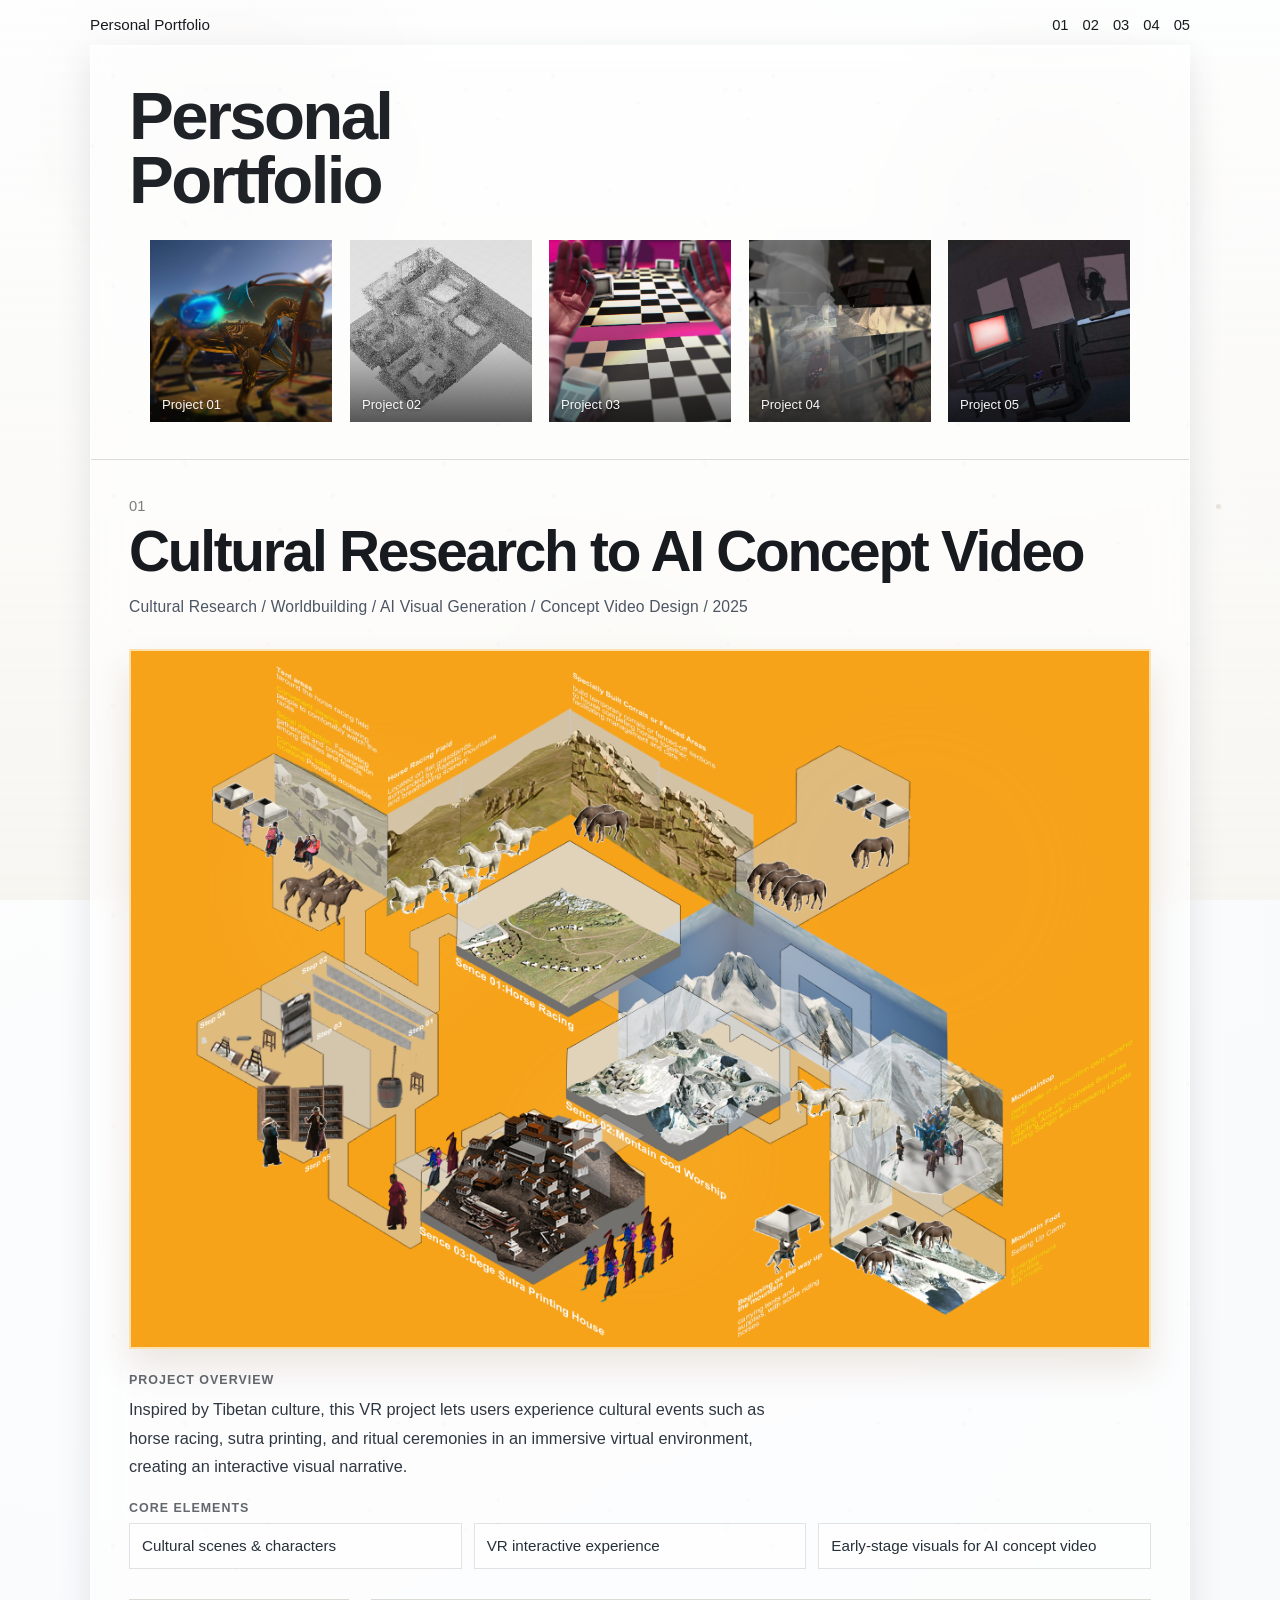
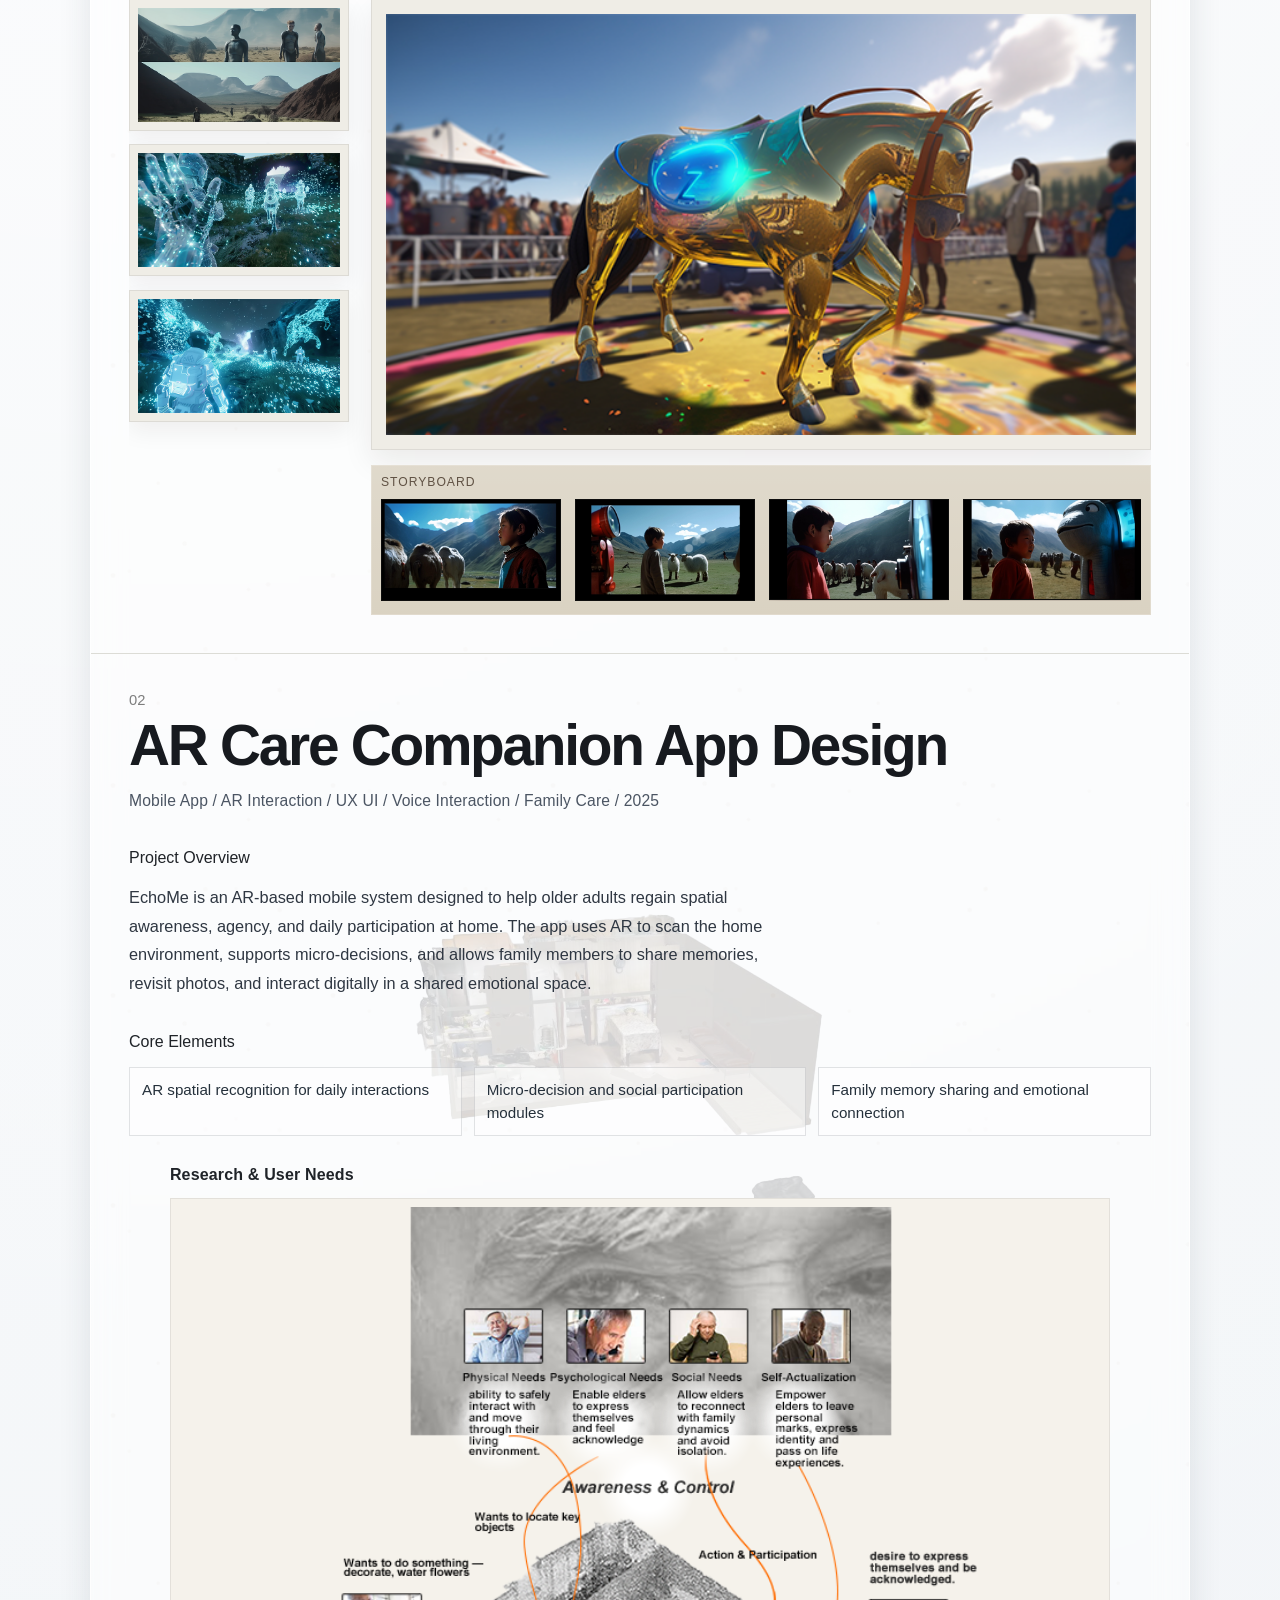
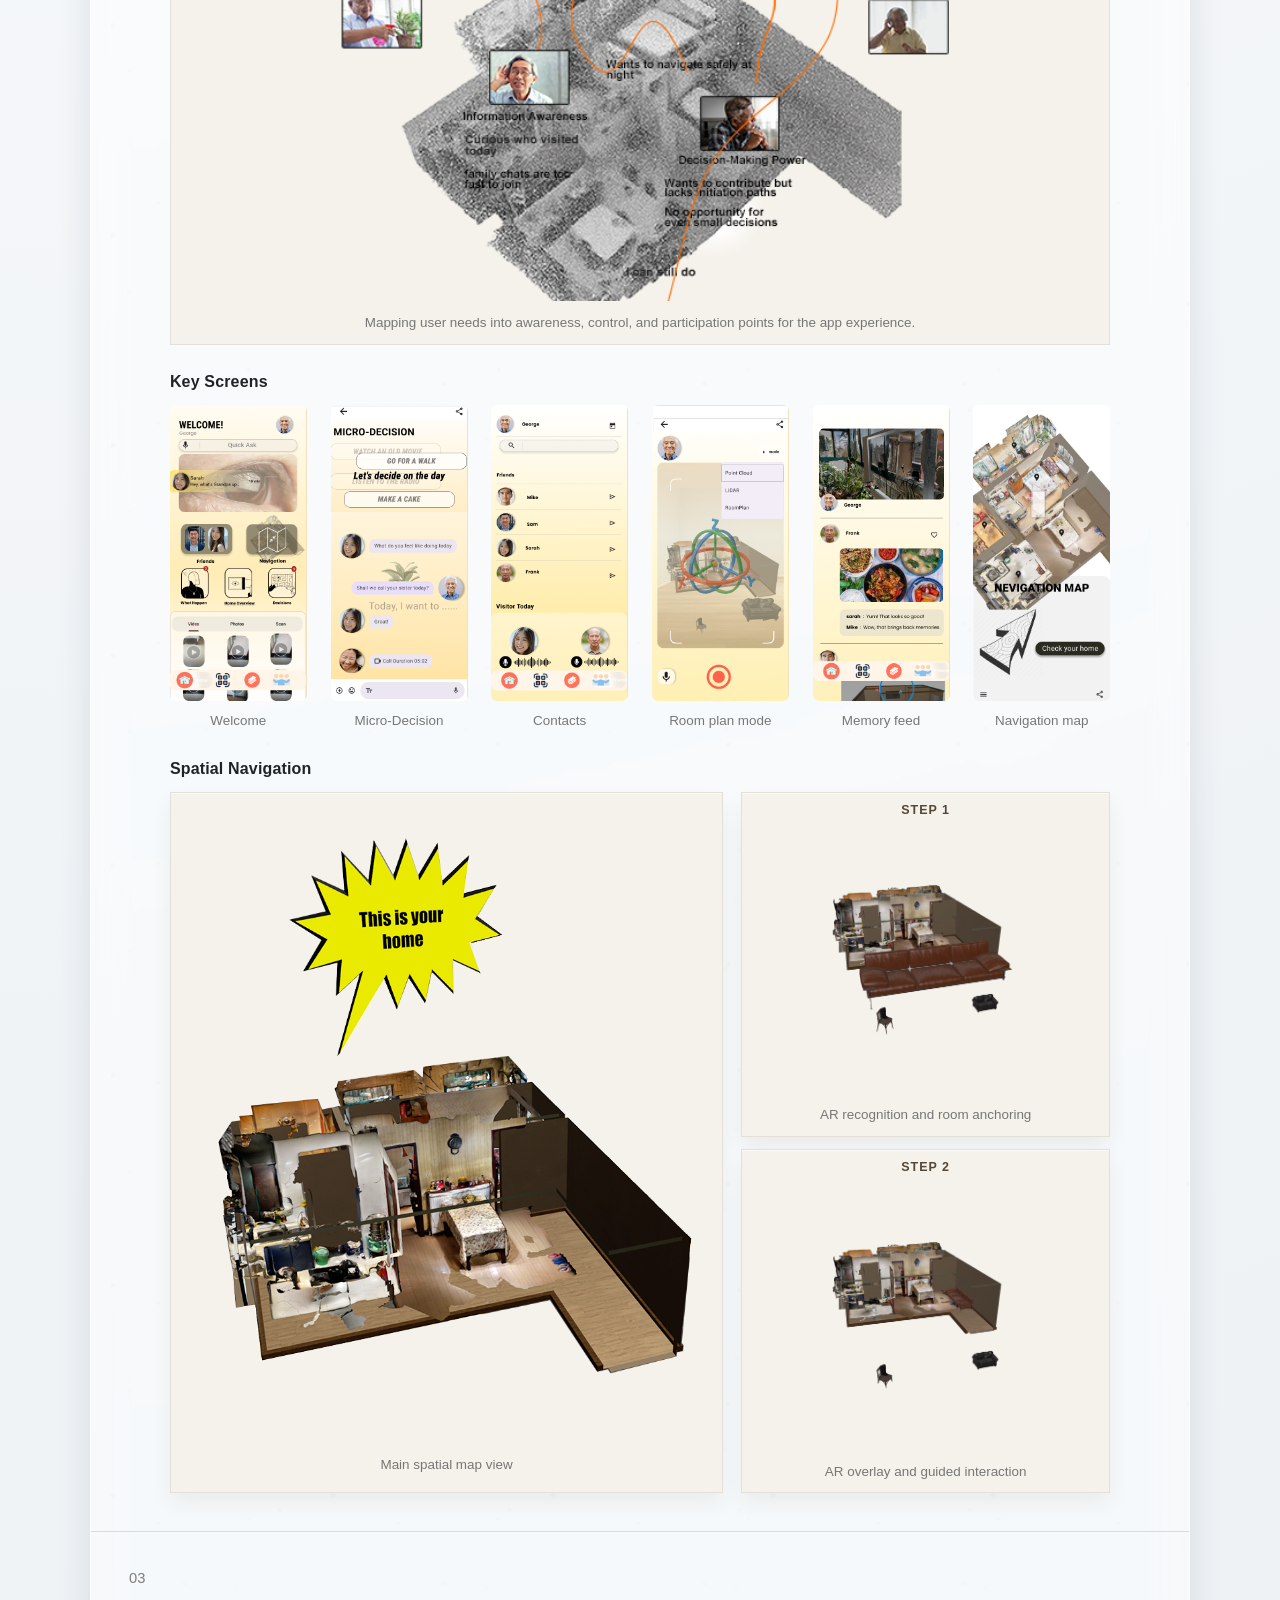
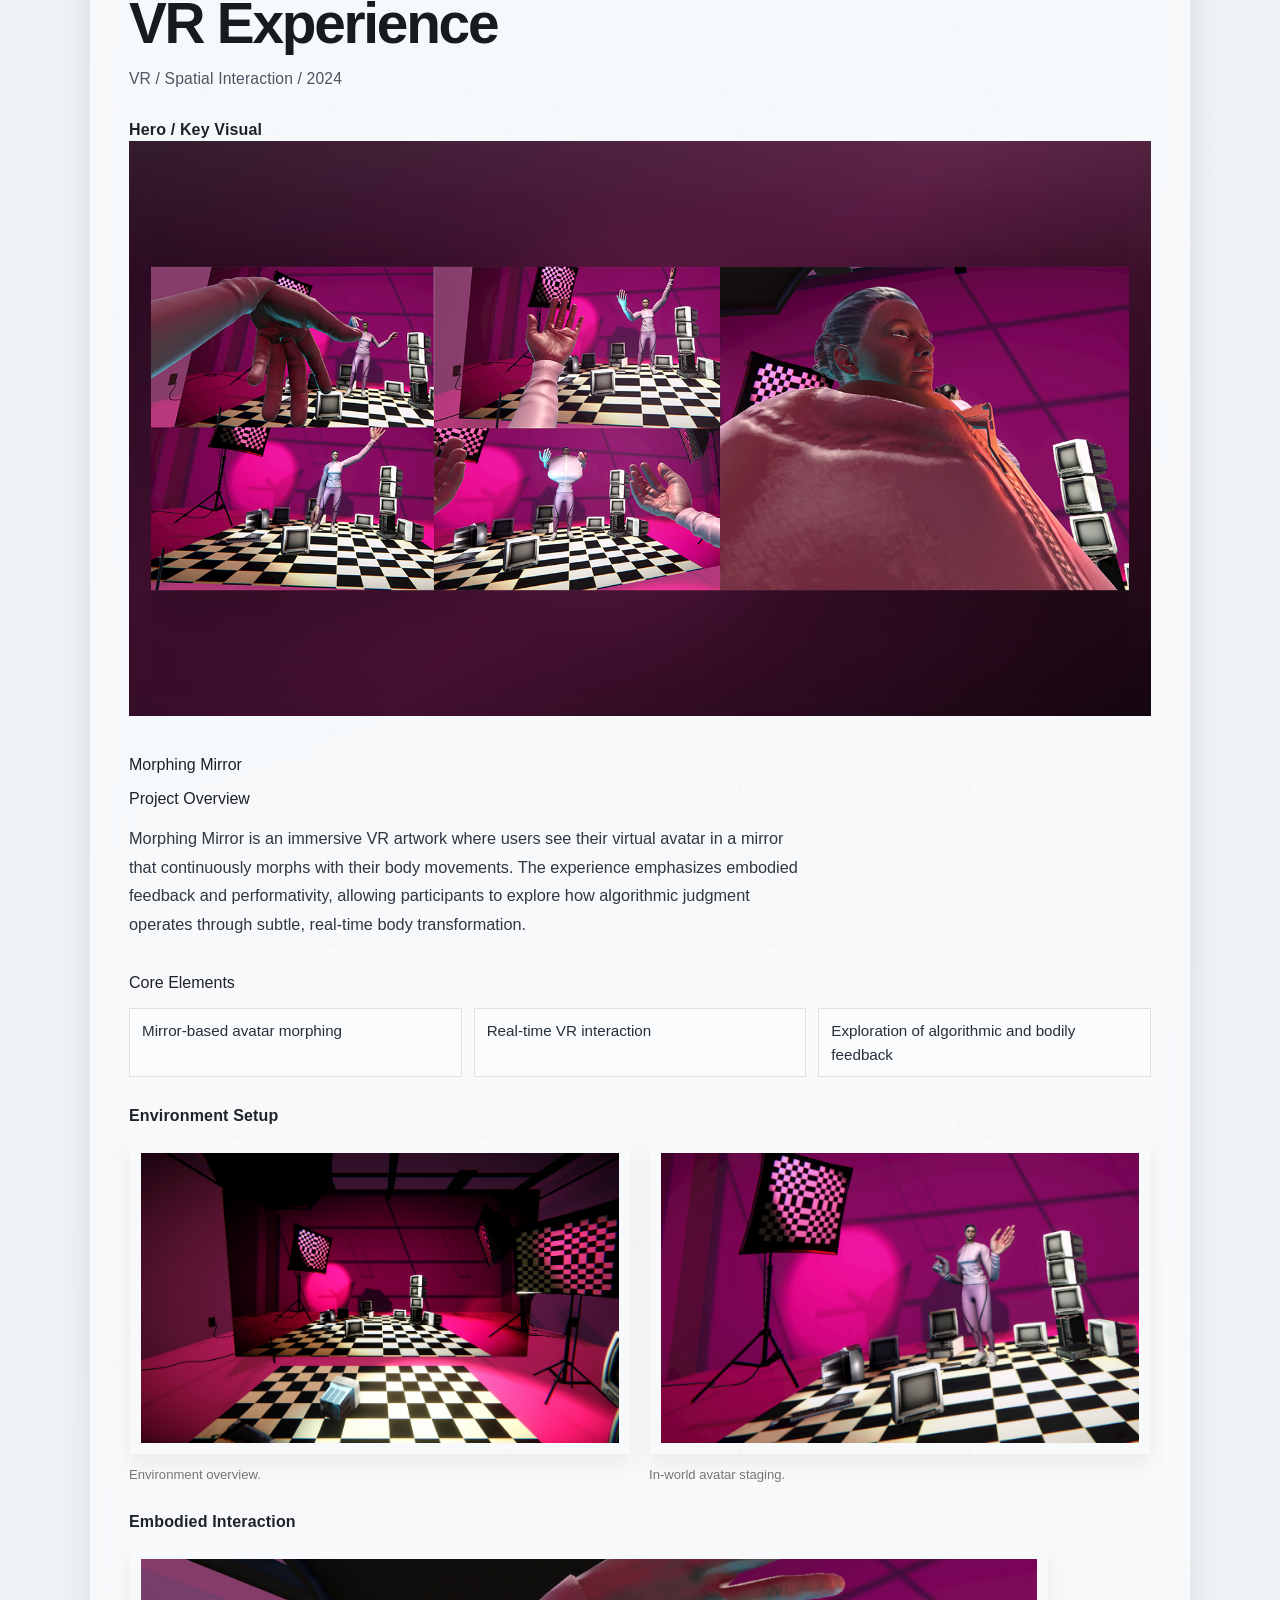
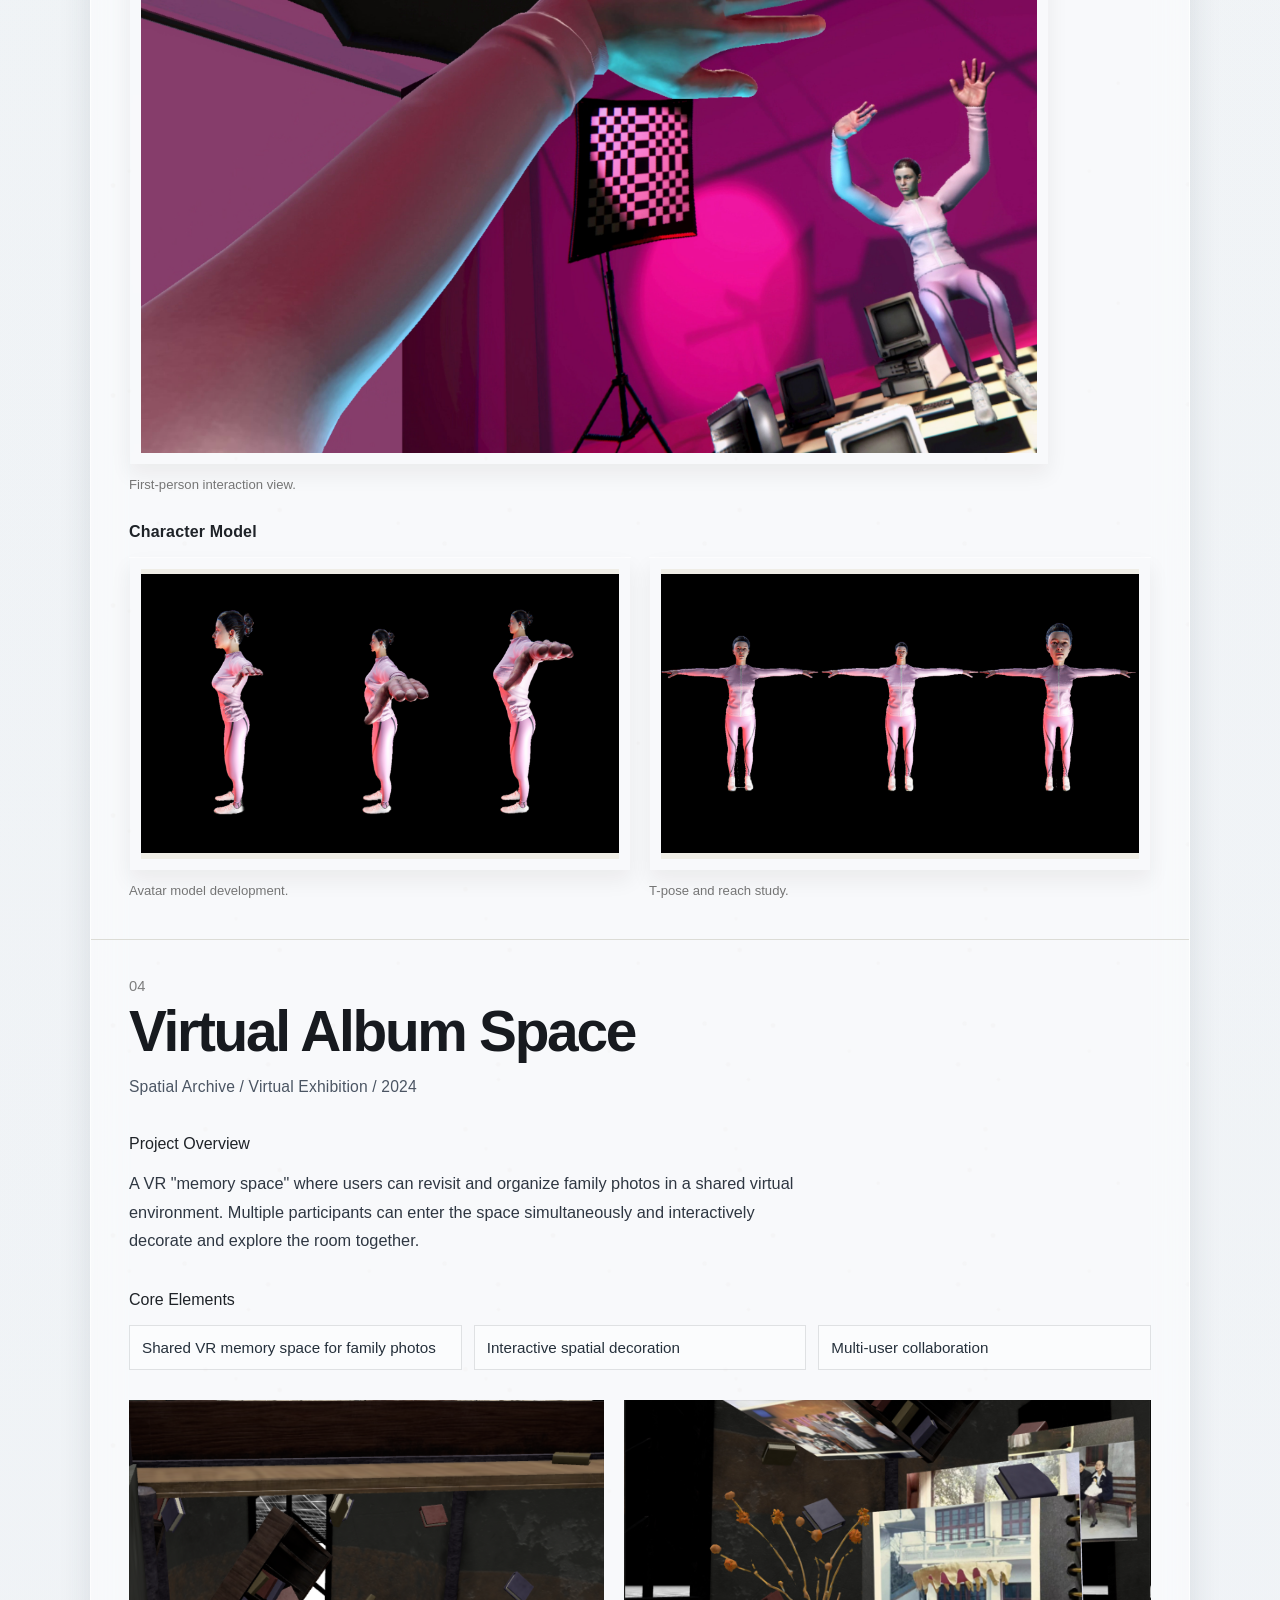
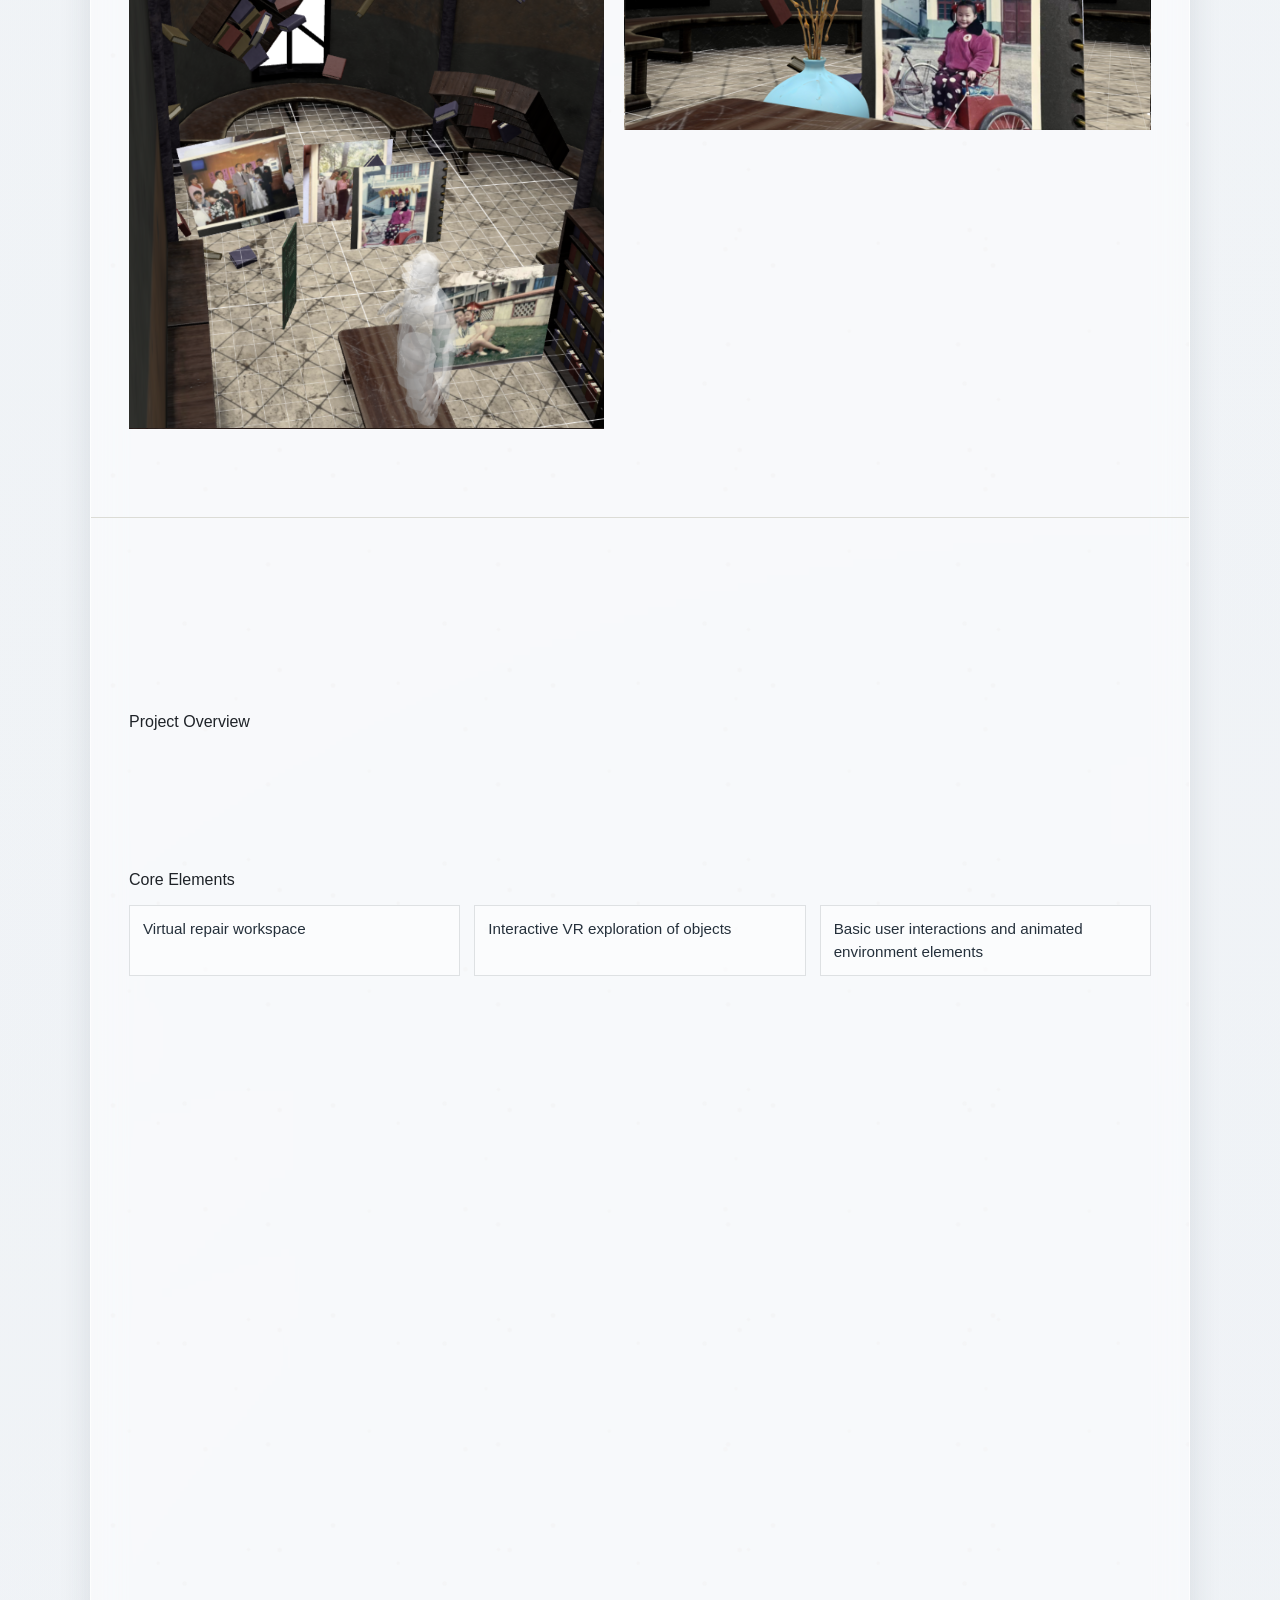
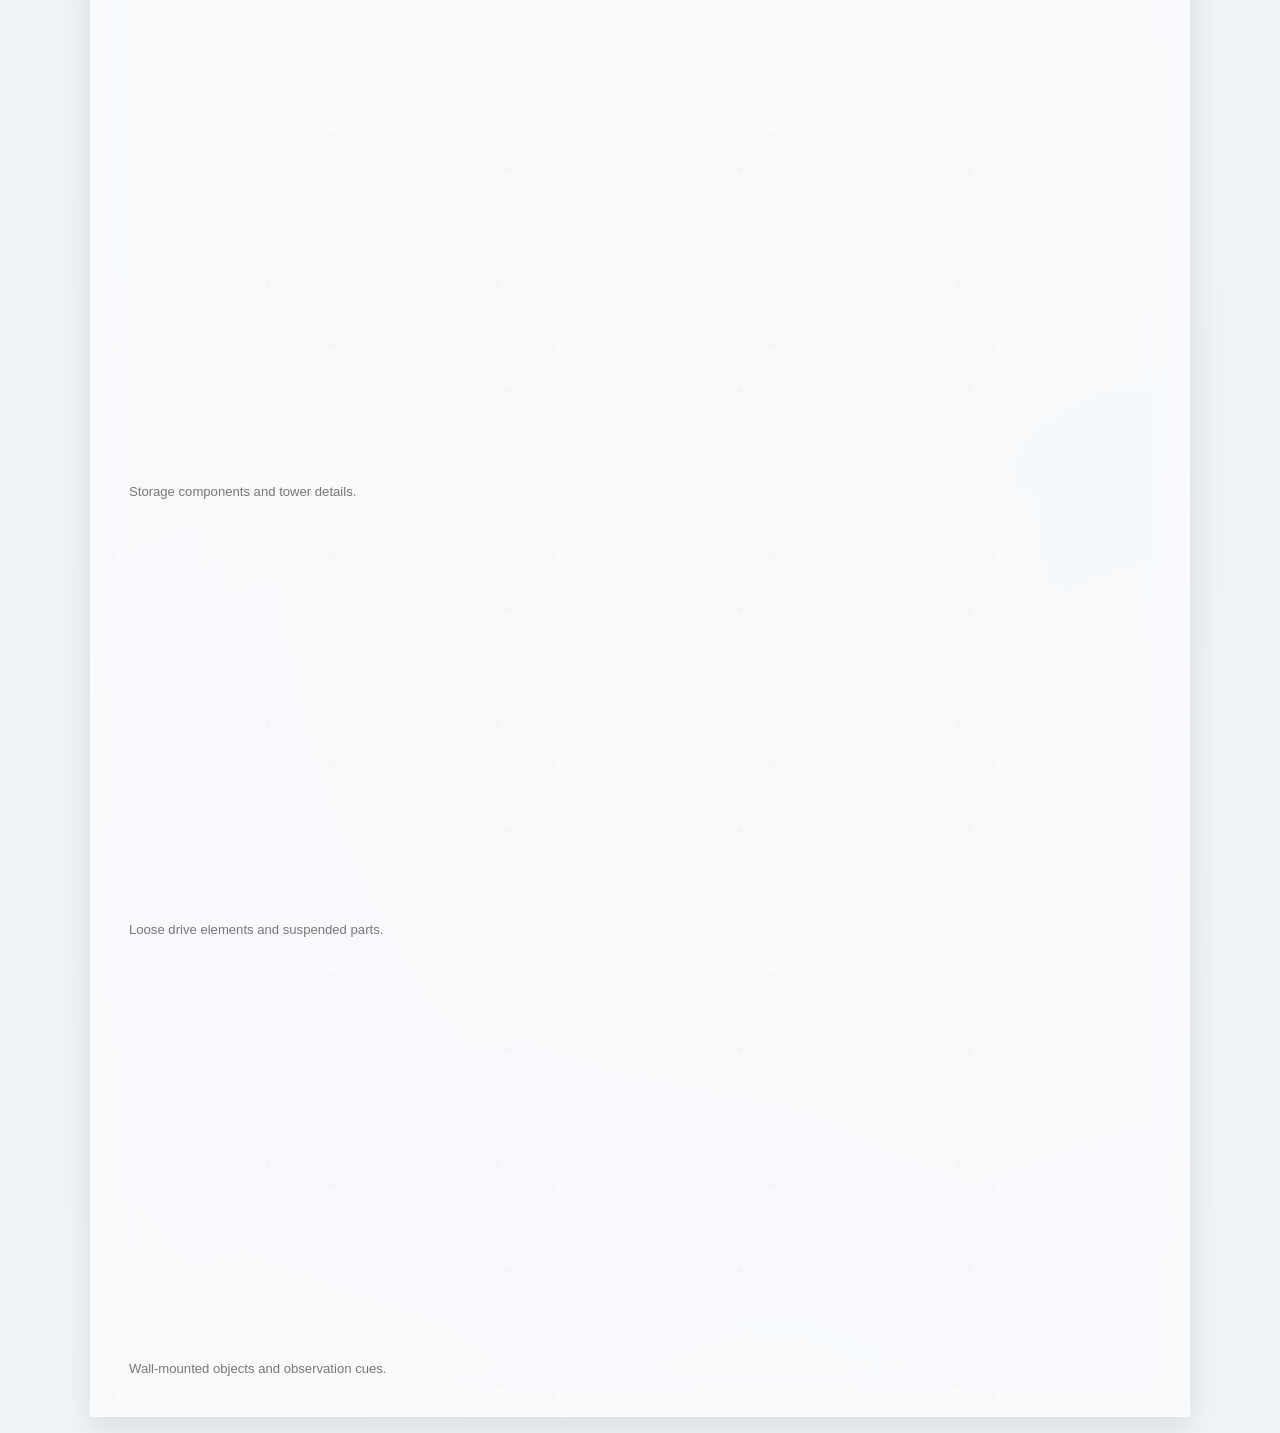
==== commit 7bd9229d: "update 5/5" ====
--- a/index.html
+++ b/index.html
@@ -1,45 +1,29 @@
-<!DOCTYPE html>
+﻿<!DOCTYPE html>
 <html lang="zh-CN">
 <head>
   <meta charset="UTF-8">
   <meta name="viewport" content="width=device-width, initial-scale=1.0">
   <title>Personal Portfolio</title>
-  <meta name="description" content="极简风格单页滚动作品集">
+  <meta name="description" content="Personal portfolio website">
   <link rel="stylesheet" href="styles.css">
 </head>
 <body class="single-page">
   <div class="ambient-particles" aria-hidden="true">
-    <span class="ambient-particle"></span>
-    <span class="ambient-particle"></span>
-    <span class="ambient-particle"></span>
-    <span class="ambient-particle"></span>
-    <span class="ambient-particle"></span>
-    <span class="ambient-particle"></span>
-    <span class="ambient-particle"></span>
-    <span class="ambient-particle"></span>
-    <span class="ambient-particle"></span>
-    <span class="ambient-particle"></span>
-    <span class="ambient-particle"></span>
-    <span class="ambient-particle"></span>
+    <span class="ambient-particle"></span><span class="ambient-particle"></span><span class="ambient-particle"></span><span class="ambient-particle"></span>
+    <span class="ambient-particle"></span><span class="ambient-particle"></span><span class="ambient-particle"></span><span class="ambient-particle"></span>
+    <span class="ambient-particle"></span><span class="ambient-particle"></span><span class="ambient-particle"></span><span class="ambient-particle"></span>
   </div>
+
   <header class="site-header">
     <a class="site-title" href="#top">Personal Portfolio</a>
     <nav class="site-nav">
-      <a href="#project-01">01</a>
-      <a href="#project-02">02</a>
-      <a href="#project-03">03</a>
-      <a href="#project-04">04</a>
-      <a href="#project-05">05</a>
-      <a href="#about">About</a>
+      <a href="#project-01">01</a><a href="#project-02">02</a><a href="#project-03">03</a><a href="#project-04">04</a><a href="#project-05">05</a>
     </nav>
   </header>
 
   <main class="page-shell" id="top">
     <section class="hero-sheet">
-      <div class="hero-heading">
-        <h1>Personal<br>Portfolio</h1>
-      </div>
-
+      <div class="hero-heading"><h1>Personal<br>Portfolio</h1></div>
       <div class="cover-grid" aria-label="精选项目预览">
         <a class="cover-card cover-card-one" href="#project-01"><span>Project 01</span></a>
         <a class="cover-card cover-card-two" href="#project-02"><span>Project 02</span></a>
@@ -61,41 +45,30 @@
         <div class="project-cover-bg-orb bg-orb-03" aria-hidden="true"></div>
         <img class="project-cover-static-image" src="assets/project-01-route-base.png" alt="Project 01 route analysis diagram preview">
       </div>
-      <div class="project-layout">
-        <div class="project-summary">
-          这个项目从文化调研出发，把场景、人物、仪式和空间关系整理成一套可视化叙事，并进一步发展为 AI 概念视频的前期世界观设定。
-        </div>
-        <div class="detail-grid">
-          <article class="detail-card">
-            <h3>Overview</h3>
-            <p>以文化调研为基础，提取地景、活动、角色和叙事节点，并把它们组织成可被观看和扩展的视觉系统。</p>
-          </article>
-          <article class="detail-card">
-            <h3>Approach</h3>
-            <p>通过路线分析、空间分区、场景设定和角色编排，把研究内容转译成适合后续影像发展的概念图谱。</p>
-          </article>
-          <article class="detail-card">
-            <h3>Outcome</h3>
-            <p>最终输出不仅是调研图和叙事框架，也为后续 AI 概念视频提供了镜头语言、场景结构和视觉方向。</p>
-          </article>
+      <div class="project-layout project-01-text-layout">
+        <div class="project-overview-block">
+          <p class="project-overview-label">Project Overview</p>
+          <p class="project-summary project-01-summary-en">
+            Inspired by Tibetan culture, this VR project lets users experience cultural events such as horse racing, sutra printing, and ritual ceremonies in an immersive virtual environment, creating an interactive visual narrative.
+          </p>
+        </div>
+        <div class="project-core-block">
+          <p class="project-overview-label">Core Elements</p>
+          <ul class="project-core-list" aria-label="Project 01 core elements">
+            <li>Cultural scenes &amp; characters</li>
+            <li>VR interactive experience</li>
+            <li>Early-stage visuals for AI concept video</li>
+          </ul>
         </div>
       </div>
       <div class="project-01-media-row">
         <div class="project-01-left-mini-grid">
-          <figure class="project-01-side-mini">
-            <img src="assets/project-01-extra-00-intro.png" alt="Project 01 intro frame">
-          </figure>
-          <figure class="project-01-side-mini">
-            <img src="assets/project-01-extra-01.png" alt="Project 01 extra frame 01">
-          </figure>
-          <figure class="project-01-side-mini">
-            <img src="assets/project-01-extra-02.png" alt="Project 01 extra frame 02">
-          </figure>
+          <figure class="project-01-side-mini"><img src="assets/project-01-extra-00-intro.png" alt="Project 01 intro frame"></figure>
+          <figure class="project-01-side-mini"><img src="assets/project-01-extra-01.png" alt="Project 01 extra frame 01"></figure>
+          <figure class="project-01-side-mini"><img src="assets/project-01-extra-02.png" alt="Project 01 extra frame 02"></figure>
         </div>
         <div class="project-01-right-stack">
-          <figure class="project-01-side-image">
-            <img src="assets/project-01-side-horse.png" alt="Golden horse concept image">
-          </figure>
+          <figure class="project-01-side-image"><img src="assets/project-01-side-horse.png" alt="Golden horse concept image"></figure>
           <div class="storyboard-panel" aria-label="Project 01 storyboard">
             <p class="storyboard-label">Storyboard</p>
             <div class="storyboard-scroll">
@@ -115,80 +88,57 @@
         <h2>AR Care Companion App Design</h2>
         <p class="section-meta">Mobile App / AR Interaction / UX UI / Voice Interaction / Family Care / 2025</p>
       </div>
-      <div class="project-layout">
-        <div class="project-summary">
-          这个项目是一个结合 AR 空间识别与移动端交互的关怀型 App 设计，面向老年人与家庭成员的日常陪伴、记忆辅助和家庭沟通需求。
-        </div>
-        <div class="detail-grid">
-          <article class="detail-card">
-            <h3>Challenge</h3>
-            <p>如何将 AR 空间识别、语音交互和家庭沟通功能整合进一个适合老年用户的移动端关怀体验。</p>
-          </article>
-          <article class="detail-card">
-            <h3>Design Move</h3>
-            <p>通过 AR 家庭空间导航、语音快速提问、生活记录、家人联系和微决策辅助等模块，将复杂的照护需求转化为清晰的日常使用场景。</p>
-          </article>
-          <article class="detail-card">
-            <h3>Delivery</h3>
-            <p>最终输出包括核心 App 页面、AR 交互界面、高保真 UI、功能流程和视觉系统，展示了一个结合 AR 与家庭关怀的移动端产品概念。</p>
-          </article>
+      <div class="project-layout project-02-text-layout">
+        <div class="project-overview-block">
+          <p class="project-overview-label">Project Overview</p>
+          <p class="project-summary project-02-summary-en">
+            EchoMe is an AR-based mobile system designed to help older adults regain spatial awareness, agency, and daily participation at home. The app uses AR to scan the home environment, supports micro-decisions, and allows family members to share memories, revisit photos, and interact digitally in a shared emotional space.
+          </p>
+        </div>
+        <div class="project-core-block">
+          <p class="project-overview-label">Core Elements</p>
+          <ul class="project-core-list project-02-core-list" aria-label="Project 02 core elements">
+            <li>AR spatial recognition for daily interactions</li>
+            <li>Micro-decision and social participation modules</li>
+            <li>Family memory sharing and emotional connection</li>
+          </ul>
         </div>
       </div>
       <div class="project-media-group project-02-media-group">
-        <div class="project-media-head">
-          <h3>Research &amp; User Needs</h3>
-        </div>
+        <div class="project-media-head"><h3>Research &amp; User Needs</h3></div>
         <figure class="project-media-figure project-media-figure-wide">
-          <img class="project-media-image project-02-research-image" src="assets/project-02-research-main.png" alt="Research map connecting elderly users’ daily needs with awareness, control, and participation points for the app experience.">
+          <img class="project-media-image project-02-research-image" src="assets/project-02-research-main.png" alt="Research map connecting daily needs with awareness, control, and participation points.">
           <figcaption class="project-media-caption">Mapping user needs into awareness, control, and participation points for the app experience.</figcaption>
         </figure>
       </div>
       <div class="project-media-group project-02-media-group">
-        <div class="project-media-head">
-          <h3>Key Screens</h3>
-        </div>
-        <div class="project-02-screens-row project-02-screens-row-primary">
-          <figure class="project-media-figure project-02-screen-card">
-            <div class="gallery-tile gallery-image-app-01 gallery-tile-phone"></div>
-            <figcaption class="project-media-caption">Welcome</figcaption>
+        <div class="project-media-head"><h3>Key Screens</h3></div>
+        <div class="project-02-screens-row project-02-screens-row-primary project-02-screens-row-six">
+          <figure class="project-media-figure project-02-screen-card"><div class="gallery-tile gallery-image-app-01 gallery-tile-phone"></div><figcaption class="project-media-caption">Welcome</figcaption></figure>
+          <figure class="project-media-figure project-02-screen-card"><div class="gallery-tile gallery-image-app-02 gallery-tile-phone"></div><figcaption class="project-media-caption">Micro-Decision</figcaption></figure>
+          <figure class="project-media-figure project-02-screen-card"><div class="gallery-tile gallery-image-app-05 gallery-tile-phone"></div><figcaption class="project-media-caption">Contacts</figcaption></figure>
+          <figure class="project-media-figure project-02-screen-card"><div class="gallery-tile gallery-image-project-04-app-03 gallery-tile-phone"></div><figcaption class="project-media-caption">Room plan mode</figcaption></figure>
+          <figure class="project-media-figure project-02-screen-card"><div class="gallery-tile gallery-image-app-08 gallery-tile-phone"></div><figcaption class="project-media-caption">Memory feed</figcaption></figure>
+          <figure class="project-media-figure project-02-screen-card"><div class="gallery-tile gallery-image-project-04-app-10 gallery-tile-phone"></div><figcaption class="project-media-caption">Navigation map</figcaption></figure>
+        </div>
+      </div>
+      <div class="project-media-group project-02-media-group">
+        <div class="project-media-head"><h3>Spatial Navigation</h3></div>
+        <div class="project-02-spatial-layout project-02-spatial-layout-custom">
+          <figure class="project-media-figure project-02-spatial-main-card">
+            <img class="project-02-spatial-main-image" src="assets/App.png" alt="Spatial navigation main view">
+            <figcaption class="project-media-caption">Main spatial map view</figcaption>
           </figure>
-          <figure class="project-media-figure project-02-screen-card">
-            <div class="gallery-tile gallery-image-app-02 gallery-tile-phone"></div>
-            <figcaption class="project-media-caption">Micro-Decision</figcaption>
-          </figure>
-          <figure class="project-media-figure project-02-screen-card">
-            <div class="gallery-tile gallery-image-app-05 gallery-tile-phone"></div>
-            <figcaption class="project-media-caption">Contacts</figcaption>
-          </figure>
-        </div>
-        <div class="project-02-screens-row project-02-screens-row-secondary">
-          <figure class="project-media-figure project-02-screen-card">
-            <div class="gallery-tile gallery-image-project-04-app-03 gallery-tile-phone"></div>
-            <figcaption class="project-media-caption">Room plan mode</figcaption>
-          </figure>
-          <figure class="project-media-figure project-02-screen-card">
-            <div class="gallery-tile gallery-image-app-08 gallery-tile-phone"></div>
-            <figcaption class="project-media-caption">Memory feed</figcaption>
-          </figure>
-        </div>
-      </div>
-      <div class="project-media-group project-02-media-group">
-        <div class="project-media-head">
-          <h3>Spatial Navigation</h3>
-        </div>
-        <div class="project-02-spatial-layout">
-          <figure class="project-media-figure project-media-figure-feature">
-            <div class="gallery-tile gallery-image-project-04-app-10 gallery-tile-spatial-feature"></div>
-            <figcaption class="project-media-caption">Navigation map</figcaption>
-          </figure>
-          <div class="project-02-spatial-support">
-            <figure class="project-media-figure">
-              <div class="gallery-tile gallery-image-app-07 gallery-tile-spatial-support"></div>
-              <figcaption class="project-media-caption">Room scan</figcaption>
+          <div class="project-02-spatial-support-row">
+            <figure class="project-media-figure project-02-spatial-support-card">
+              <p class="project-02-step-label">Step 1</p>
+              <img class="project-02-spatial-support-image" src="assets/019.png" alt="Spatial navigation support view 1">
+              <figcaption class="project-media-caption">AR recognition and room anchoring</figcaption>
             </figure>
-            <figure class="project-media-figure">
-              <div class="gallery-tile gallery-image-app-04 gallery-tile-spatial-support"></div>
-              <figcaption class="project-media-caption">3D room view</figcaption>
+            <figure class="project-media-figure project-02-spatial-support-card">
+              <p class="project-02-step-label">Step 2</p>
+              <img class="project-02-spatial-support-image" src="assets/020.png" alt="Spatial navigation support view 2">
+              <figcaption class="project-media-caption">AR overlay and guided interaction</figcaption>
             </figure>
           </div>
         </div>
@@ -201,72 +151,45 @@
         <h2>VR Experience</h2>
         <p class="section-meta">VR / Spatial Interaction / 2024</p>
       </div>
-      <div class="project-media-head project-03-media-head">
-        <h3>Hero / Key Visual</h3>
-      </div>
+      <div class="project-media-head project-03-media-head"><h3>Hero / Key Visual</h3></div>
       <div class="project-cover project-cover-perspective" data-depth-scene>
-        <div class="project-cover-frame">
-          <img class="project-cover-image" src="assets/vr-final.jpg" alt="VR project montage preview">
-        </div>
+        <div class="project-cover-frame"><img class="project-cover-image" src="assets/vr-final.jpg" alt="VR project montage preview"></div>
         <div class="project-cover-overlay" aria-hidden="true"></div>
       </div>
-      <div class="project-layout">
-        <div class="project-summary">
-          这里放入了 VR 项目的场景和截图，用来展示空间叙事、沉浸氛围与角色关系的表达方式。
-        </div>
-        <div class="detail-grid">
-          <article class="detail-card">
-            <h3>Theme</h3>
-            <p>围绕空间、角色和观看路径建立具有沉浸感的虚拟场景。</p>
-          </article>
-          <article class="detail-card">
-            <h3>Medium</h3>
-            <p>通过场景搭建、角色编排与镜头测试形成完整的视觉体验方向。</p>
-          </article>
-          <article class="detail-card">
-            <h3>Presentation</h3>
-            <p>最终呈现为一组 VR 场景截图和体验片段，强调空间感与叙事感。</p>
-          </article>
+      <div class="project-layout project-03-text-layout">
+        <div class="project-overview-block">
+          <p class="project-overview-label">Morphing Mirror</p>
+          <p class="project-overview-label">Project Overview</p>
+          <p class="project-summary project-03-summary-en">
+            Morphing Mirror is an immersive VR artwork where users see their virtual avatar in a mirror that continuously morphs with their body movements. The experience emphasizes embodied feedback and performativity, allowing participants to explore how algorithmic judgment operates through subtle, real-time body transformation.
+          </p>
+        </div>
+        <div class="project-core-block">
+          <p class="project-overview-label">Core Elements</p>
+          <ul class="project-core-list project-03-core-list" aria-label="Project 03 core elements">
+            <li>Mirror-based avatar morphing</li>
+            <li>Real-time VR interaction</li>
+            <li>Exploration of algorithmic and bodily feedback</li>
+          </ul>
         </div>
       </div>
       <div class="project-03-case-study">
         <section class="project-03-media-group">
-          <div class="project-media-head project-03-media-head">
-            <h3>Environment Setup</h3>
-          </div>
+          <div class="project-media-head project-03-media-head"><h3>Environment Setup</h3></div>
           <div class="project-03-environment-grid">
-            <figure class="project-03-media-figure">
-              <div class="gallery-tile gallery-image-shot-06"></div>
-              <figcaption class="project-03-media-caption">Environment overview.</figcaption>
-            </figure>
-            <figure class="project-03-media-figure">
-              <div class="gallery-tile gallery-image-shot-03"></div>
-              <figcaption class="project-03-media-caption">In-world avatar staging.</figcaption>
-            </figure>
+            <figure class="project-03-media-figure"><div class="gallery-tile gallery-image-shot-06"></div><figcaption class="project-03-media-caption">Environment overview.</figcaption></figure>
+            <figure class="project-03-media-figure"><div class="gallery-tile gallery-image-shot-03"></div><figcaption class="project-03-media-caption">In-world avatar staging.</figcaption></figure>
           </div>
         </section>
         <section class="project-03-media-group">
-          <div class="project-media-head project-03-media-head">
-            <h3>Embodied Interaction</h3>
-          </div>
-          <figure class="project-03-media-figure project-03-interaction-figure">
-            <div class="gallery-tile gallery-image-shot-tpose"></div>
-            <figcaption class="project-03-media-caption">First-person interaction view.</figcaption>
-          </figure>
+          <div class="project-media-head project-03-media-head"><h3>Embodied Interaction</h3></div>
+          <figure class="project-03-media-figure project-03-interaction-figure"><div class="gallery-tile gallery-image-shot-tpose"></div><figcaption class="project-03-media-caption">First-person interaction view.</figcaption></figure>
         </section>
         <section class="project-03-media-group">
-          <div class="project-media-head project-03-media-head">
-            <h3>Character Model</h3>
-          </div>
+          <div class="project-media-head project-03-media-head"><h3>Character Model</h3></div>
           <div class="project-03-model-grid">
-            <figure class="project-03-media-figure">
-              <div class="gallery-tile gallery-image-project-03-extra-morphing"></div>
-              <figcaption class="project-03-media-caption">Avatar model development.</figcaption>
-            </figure>
-            <figure class="project-03-media-figure">
-              <div class="gallery-tile gallery-image-project-03-extra-tpose"></div>
-              <figcaption class="project-03-media-caption">T-pose and reach study.</figcaption>
-            </figure>
+            <figure class="project-03-media-figure"><div class="gallery-tile gallery-image-project-03-extra-morphing"></div><figcaption class="project-03-media-caption">Avatar model development.</figcaption></figure>
+            <figure class="project-03-media-figure"><div class="gallery-tile gallery-image-project-03-extra-tpose"></div><figcaption class="project-03-media-caption">T-pose and reach study.</figcaption></figure>
           </div>
         </section>
       </div>
@@ -278,23 +201,20 @@
         <h2>Virtual Album Space</h2>
         <p class="section-meta">Spatial Archive / Virtual Exhibition / 2024</p>
       </div>
-      <div class="project-layout">
-        <div class="project-summary">
-          这个项目以虚拟相册空间为核心，将家庭照片、书架、漂浮物件和空间装置组合成一个可以被进入和观看的记忆场景。
-        </div>
-        <div class="detail-grid">
-          <article class="detail-card">
-            <h3>Concept</h3>
-            <p>通过把相册从平面物件转化成可进入的空间，重新组织照片、记忆和观看关系。</p>
-          </article>
-          <article class="detail-card">
-            <h3>Space</h3>
-            <p>空间里结合了书架、照片装置和漂浮物件，让档案感和沉浸感同时存在。</p>
-          </article>
-          <article class="detail-card">
-            <h3>Experience</h3>
-            <p>观者像在记忆内部移动，而不是只浏览图片本身，使项目更接近一种叙事式展览。</p>
-          </article>
+      <div class="project-layout project-04-text-layout">
+        <div class="project-overview-block">
+          <p class="project-overview-label">Project Overview</p>
+          <p class="project-summary project-04-summary-en">
+            A VR "memory space" where users can revisit and organize family photos in a shared virtual environment. Multiple participants can enter the space simultaneously and interactively decorate and explore the room together.
+          </p>
+        </div>
+        <div class="project-core-block">
+          <p class="project-overview-label">Core Elements</p>
+          <ul class="project-core-list project-04-core-list" aria-label="Project 04 core elements">
+            <li>Shared VR memory space for family photos</li>
+            <li>Interactive spatial decoration</li>
+            <li>Multi-user collaboration</li>
+          </ul>
         </div>
       </div>
       <div class="gallery-strip gallery-strip-wide">
@@ -308,60 +228,37 @@
       <div class="section-head">
         <p class="section-index">05</p>
         <h2>VR Phone Repair</h2>
-        <p class="section-meta">VR Interaction / Small Project / 2024</p>
-      </div>
-      <div class="project-layout">
-        <div class="project-summary">
-          这是一个以修手机为主题的轻量 VR 项目，重点展示场景搭建、物件观察和基础交互尝试。
-        </div>
-        <div class="detail-grid">
-          <article class="detail-card">
-            <h3>Idea</h3>
-            <p>以维修工作台为核心，模拟用户进入一个与电子设备维护相关的虚拟操作场景。</p>
-          </article>
-          <article class="detail-card">
-            <h3>Scene</h3>
-            <p>通过桌面、显示器、座椅和设备陈设建立一个带有工作室感的空间氛围。</p>
-          </article>
-          <article class="detail-card">
-            <h3>Focus</h3>
-            <p>作为小项目，它更适合展示交互尝试和场景表达，而不是展开成长篇案例。</p>
-          </article>
-        </div>
-      </div>
-      <div class="project-05-media">
-        <div class="gallery-tile gallery-image-project-05-main gallery-tile-wide"></div>
-      </div>
+        <p class="section-meta">VR Interaction / Small Project / 2025</p>
+      </div>
+      <div class="project-layout project-05-text-layout">
+        <div class="project-overview-block">
+          <p class="project-overview-label">Project Overview</p>
+          <p class="project-summary project-05-summary-en">
+            This lightweight VR project focuses on mobile phone repair, highlighting scene setup, object observation, basic user interactions, and subtle environmental animations to enhance immersion.
+          </p>
+        </div>
+        <div class="project-core-block">
+          <p class="project-overview-label">Core Elements</p>
+          <ul class="project-core-list project-05-core-list" aria-label="Project 05 core elements">
+            <li>Virtual repair workspace</li>
+            <li>Interactive VR exploration of objects</li>
+            <li>Basic user interactions and animated environment elements</li>
+          </ul>
+        </div>
+      </div>
+      <div class="project-05-media"><div class="gallery-tile gallery-image-project-05-main gallery-tile-wide"></div></div>
       <div class="project-05-detail-block">
         <div class="project-05-detail-images">
-          <figure class="project-05-detail-figure">
-            <div class="gallery-tile gallery-image-project-05-extra-01"></div>
-            <figcaption class="project-05-detail-caption">Storage components and tower details.</figcaption>
-          </figure>
-          <figure class="project-05-detail-figure">
-            <div class="gallery-tile gallery-image-project-05-extra-02"></div>
-            <figcaption class="project-05-detail-caption">Loose drive elements and suspended parts.</figcaption>
-          </figure>
-          <figure class="project-05-detail-figure">
-            <div class="gallery-tile gallery-image-project-05-extra-03"></div>
-            <figcaption class="project-05-detail-caption">Wall-mounted objects and observation cues.</figcaption>
-          </figure>
-        </div>
-        <aside class="detail-card project-05-detail-panel">
-          <h3>Scene Details</h3>
-          <p>Close-up views of repair-related objects, showing how scale, material contrast, and visual cues support object observation in the VR workspace.</p>
-        </aside>
-      </div>
-    </section>
-
-    <section class="about-section" id="about">
-      <p class="section-index">About</p>
-      <h2>About Me</h2>
-      <p class="about-copy">
-        这里可以替换成个人介绍、创作方向、学校或工作状态以及联系方式。当前页面是单页滚动作品集，适合从上到下完整浏览。
-      </p>
-    </section>
+          <figure class="project-05-detail-figure"><div class="gallery-tile gallery-image-project-05-extra-01"></div><figcaption class="project-05-detail-caption">Storage components and tower details.</figcaption></figure>
+          <figure class="project-05-detail-figure"><div class="gallery-tile gallery-image-project-05-extra-02"></div><figcaption class="project-05-detail-caption">Loose drive elements and suspended parts.</figcaption></figure>
+          <figure class="project-05-detail-figure"><div class="gallery-tile gallery-image-project-05-extra-03"></div><figcaption class="project-05-detail-caption">Wall-mounted objects and observation cues.</figcaption></figure>
+        </div>
+        <aside class="detail-card project-05-detail-panel"><h3>Scene Details</h3><p>Close-up views of repair-related objects, showing how scale, material contrast, and visual cues support object observation in the VR workspace.</p></aside>
+      </div>
+    </section>
+
   </main>
+
   <script src="script.js"></script>
 </body>
 </html>
--- a/styles.css
+++ b/styles.css
@@ -326,9 +326,10 @@
 
 .cover-card {
   aspect-ratio: 1 / 1;
-  background: var(--tile);
   position: relative;
   overflow: hidden;
+  isolation: isolate;
+  background-color: #1f1f1f;
   transition:
     transform 220ms ease,
     background-color 220ms ease,
@@ -340,38 +341,54 @@
   left: 12px;
   bottom: 10px;
   font-size: 0.82rem;
-  color: rgba(18, 18, 18, 0.72);
+  color: rgba(255, 255, 255, 0.96);
+  z-index: 3;
+  text-shadow: 0 1px 3px rgba(0, 0, 0, 0.48);
   transition: transform 220ms ease, color 220ms ease;
 }
 
+.cover-card::before {
+  content: "";
+  position: absolute;
+  inset: 0;
+  z-index: 1;
+  background-image: var(--cover-image);
+  background-size: cover;
+  background-position: center center;
+  background-repeat: no-repeat;
+}
+
+.cover-card::after {
+  content: "";
+  position: absolute;
+  inset: 0;
+  z-index: 2;
+  background: linear-gradient(
+    to bottom,
+    rgba(0, 0, 0, 0) 48%,
+    rgba(0, 0, 0, 0.26) 72%,
+    rgba(0, 0, 0, 0.62) 100%
+  );
+}
+
 .cover-card-one {
-  background:
-    linear-gradient(180deg, rgba(255, 255, 255, 0.08), rgba(0, 0, 0, 0.04)),
-    #dcdcdc;
+  --cover-image: url("assets/001.jpg");
 }
 
 .cover-card-two {
-  background:
-    linear-gradient(135deg, rgba(255, 255, 255, 0.18), rgba(0, 0, 0, 0.04)),
-    #d8d8d8;
+  --cover-image: url("assets/002.jpg");
 }
 
 .cover-card-three {
-  background:
-    linear-gradient(225deg, rgba(255, 255, 255, 0.22), rgba(0, 0, 0, 0.04)),
-    #d9d9d9;
+  --cover-image: url("assets/003.jpg");
 }
 
 .cover-card-four {
-  background:
-    linear-gradient(180deg, rgba(255, 255, 255, 0.12), rgba(0, 0, 0, 0.08)),
-    #d6d6d6;
+  --cover-image: url("assets/004.jpg");
 }
 
 .cover-card-five {
-  background:
-    linear-gradient(135deg, rgba(255, 255, 255, 0.12), rgba(0, 0, 0, 0.06)),
-    #d4d4cf;
+  --cover-image: url("assets/005.jpg");
 }
 
 .project-section {
@@ -848,14 +865,18 @@
   grid-template-columns: repeat(3, minmax(0, 1fr));
 }
 
+#project-02 .project-02-screens-row-six {
+  grid-template-columns: repeat(6, minmax(0, 1fr));
+}
+
 #project-02 .project-02-screens-row-secondary {
-  grid-template-columns: repeat(2, minmax(0, 1fr));
-  width: min(66%, 100%);
+  grid-template-columns: repeat(3, minmax(0, 1fr));
+  width: 100%;
   margin: 24px auto 0;
 }
 
 #project-02 .project-02-screens-row .project-media-figure,
-#project-02 .project-02-spatial-support .project-media-figure {
+#project-02 .project-02-spatial-layout .project-media-figure {
   justify-items: center;
 }
 
@@ -864,9 +885,18 @@
 }
 
 #project-02 .project-02-screens-row .gallery-tile-phone {
-  width: min(100%, 270px);
+  width: min(100%, 292px);
   margin-left: auto;
   margin-right: auto;
+}
+
+/* Key Screens: cleaner phone preview cards */
+#project-02 .project-02-screens-row .gallery-tile-phone {
+  border: none;
+  box-shadow: none;
+  padding: 0;
+  background-origin: border-box;
+  background-clip: border-box;
 }
 
 #project-02 .project-02-spatial-layout {
@@ -874,6 +904,72 @@
   grid-template-columns: minmax(320px, 0.92fr) minmax(0, 1.08fr);
   gap: 24px;
   align-items: start;
+}
+
+#project-02 .project-02-spatial-layout-custom {
+  grid-template-columns: minmax(0, 1.2fr) minmax(260px, 0.8fr);
+  gap: 18px;
+  align-items: stretch;
+  justify-items: stretch;
+}
+
+#project-02 .project-02-spatial-main-card,
+#project-02 .project-02-spatial-support-card {
+  margin: 0;
+  border: 1px solid rgba(18, 18, 18, 0.08);
+  background: #f5f2eb;
+  padding: 10px;
+  box-shadow:
+    0 10px 20px rgba(38, 24, 12, 0.06),
+    0 1px 0 rgba(255, 255, 255, 0.66) inset;
+}
+
+#project-02 .project-02-spatial-main-card {
+  width: 100%;
+  align-self: stretch;
+}
+
+#project-02 .project-02-spatial-main-image {
+  display: block;
+  width: 100%;
+  height: 100%;
+  min-height: 0;
+  object-fit: cover;
+  object-position: center;
+}
+
+#project-02 .project-02-spatial-support-row {
+  display: grid;
+  grid-template-columns: 1fr;
+  width: 100%;
+  height: 100%;
+  gap: 12px;
+  align-content: stretch;
+  align-items: stretch;
+}
+
+#project-02 .project-02-spatial-support-card {
+  display: grid;
+  grid-template-rows: auto minmax(0, 1fr) auto;
+  min-height: 0;
+}
+
+#project-02 .project-02-spatial-support-image {
+  display: block;
+  width: 100%;
+  height: 100%;
+  min-height: 0;
+  object-fit: cover;
+  object-position: center;
+}
+
+#project-02 .project-02-step-label {
+  margin: 0 0 8px;
+  font-size: 0.78rem;
+  font-weight: 600;
+  letter-spacing: 0.08em;
+  text-transform: uppercase;
+  color: rgba(66, 52, 34, 0.9);
 }
 
 #project-02 .gallery-tile-spatial-feature {
@@ -941,7 +1037,7 @@
 
 #project-03 .project-03-media-figure .gallery-tile {
   background-color: #efede6;
-  border: 1px solid rgba(18, 18, 18, 0.08);
+  border: none;
   padding: 12px;
   box-shadow:
     0 10px 20px rgba(38, 24, 12, 0.06),
@@ -1013,7 +1109,7 @@
 
   .cover-card:hover span {
     transform: translateY(-1px);
-    color: rgba(18, 18, 18, 0.84);
+    color: rgba(255, 255, 255, 1);
   }
 
   .detail-card:hover,
@@ -1085,7 +1181,6 @@
   background-image: url("assets/vr-shot-01.jpg");
   background-size: cover;
   background-repeat: no-repeat;
-  background-position: center center;
   background-color: transparent;
 }
 
@@ -1093,7 +1188,6 @@
   background-image: url("assets/project-03-extra-morphing.png");
   background-size: contain;
   background-repeat: no-repeat;
-  background-position: center center;
   background-color: #050505;
   aspect-ratio: 16 / 10;
 }
@@ -1102,7 +1196,6 @@
   background-image: url("assets/project-03-extra-tpose.png");
   background-size: contain;
   background-repeat: no-repeat;
-  background-position: center center;
   background-color: #050505;
   aspect-ratio: 16 / 10;
 }
@@ -1148,7 +1241,6 @@
 
 .gallery-tile.gallery-image-project-05-main {
   background-image: url("assets/project-05-main.png");
-  background-position: center center;
 }
 
 .gallery-tile.gallery-image-project-05-extra-01 {
@@ -1172,7 +1264,6 @@
 #project-05 .gallery-image-project-05-extra-02,
 #project-05 .gallery-image-project-05-extra-03 {
   aspect-ratio: 16 / 10;
-  background-position: center center;
 }
 
 #project-05 .gallery-image-project-05-main {
@@ -1357,6 +1448,28 @@
     grid-template-columns: 1fr;
   }
 
+  #project-02 .project-02-spatial-support-row {
+    grid-template-columns: 1fr;
+    width: 100%;
+    height: auto;
+    gap: 14px;
+  }
+
+  #project-02 .project-02-spatial-main-card {
+    width: 100%;
+  }
+
+  #project-02 .project-02-spatial-layout-custom {
+    grid-template-columns: 1fr;
+    gap: 16px;
+  }
+
+  #project-02 .project-02-spatial-main-image,
+  #project-02 .project-02-spatial-support-image {
+    height: auto;
+    aspect-ratio: 16 / 9.8;
+  }
+
   #project-03 .project-03-environment-grid,
   #project-03 .project-03-model-grid {
     grid-template-columns: 1fr;
@@ -1372,6 +1485,12 @@
   #project-02 .gallery-tile-spatial-feature {
     width: 100%;
     max-width: none;
+  }
+
+  #project-02 .project-02-screens-row .gallery-tile-phone {
+    width: min(100%, 320px);
+    margin-left: auto;
+    margin-right: auto;
   }
 
   #project-04 .gallery-strip {
@@ -1502,3 +1621,281 @@
     transform: translate3d(5px, -14px, 0);
   }
 }
+
+/* Light frosted background theme */
+body.single-page {
+  background:
+    radial-gradient(circle at 12% 8%, rgba(255, 255, 255, 0.75), transparent 34%),
+    radial-gradient(circle at 88% 92%, rgba(230, 236, 242, 0.45), transparent 40%),
+    linear-gradient(160deg, #f5f7fa 0%, #eef2f5 45%, #f7f8fa 100%);
+  color: #1f2328;
+}
+
+body.single-page .page-shell {
+  background: rgba(255, 255, 255, 0.52);
+  border: 1px solid rgba(255, 255, 255, 0.7);
+  backdrop-filter: blur(16px) saturate(115%);
+  -webkit-backdrop-filter: blur(16px) saturate(115%);
+  box-shadow:
+    0 12px 30px rgba(43, 56, 72, 0.12),
+    inset 0 1px 0 rgba(255, 255, 255, 0.65);
+}
+
+body.single-page .page-shell::before {
+  opacity: 0.16;
+}
+
+body.single-page .site-title,
+body.single-page .site-nav a,
+body.single-page .section-head h2,
+body.single-page .about-section h2 {
+  color: #171a1f;
+}
+
+body.single-page .section-meta,
+body.single-page .project-summary,
+body.single-page .detail-card p,
+body.single-page .about-copy {
+  color: #4b5563;
+}
+
+body.single-page .detail-card {
+  background: rgba(255, 255, 255, 0.4);
+  border-color: rgba(20, 28, 38, 0.12);
+}
+
+/* Project 01 English content */
+#project-01 .project-01-text-layout {
+  display: grid;
+  grid-template-columns: 1fr;
+  gap: 20px;
+  margin-bottom: 30px;
+}
+
+#project-01 .project-overview-label {
+  margin: 0 0 8px;
+  font-size: 0.78rem;
+  font-weight: 600;
+  letter-spacing: 0.08em;
+  text-transform: uppercase;
+  color: rgba(38, 44, 52, 0.72);
+}
+
+#project-01 .project-01-summary-en {
+  margin: 0;
+  max-width: 72ch;
+  font-size: 1.02rem;
+  line-height: 1.75;
+  color: #2f3742;
+}
+
+#project-01 .project-core-list {
+  margin: 0;
+  padding: 0;
+  list-style: none;
+  display: grid;
+  grid-template-columns: repeat(3, minmax(0, 1fr));
+  gap: 12px;
+}
+
+#project-01 .project-core-list li {
+  padding: 10px 12px;
+  border: 1px solid rgba(23, 30, 40, 0.12);
+  background: rgba(255, 255, 255, 0.46);
+  font-size: 0.95rem;
+  line-height: 1.55;
+  color: #25303b;
+}
+
+@media (max-width: 820px) {
+  #project-01 .project-core-list {
+    grid-template-columns: 1fr;
+  }
+
+  #project-01 .project-01-summary-en {
+    font-size: 0.98rem;
+    line-height: 1.7;
+  }
+}
+
+/* Project 02 English content */
+#project-02 .project-02-text-layout {
+  display: grid;
+  grid-template-columns: 1fr;
+  gap: 20px;
+  margin-bottom: 30px;
+}
+
+#project-02 .project-02-summary-en {
+  margin: 0;
+  max-width: 74ch;
+  font-size: 1.02rem;
+  line-height: 1.75;
+  color: #2f3742;
+}
+
+#project-02 .project-02-core-list {
+  margin: 0;
+  padding: 0;
+  list-style: none;
+  display: grid;
+  grid-template-columns: repeat(3, minmax(0, 1fr));
+  gap: 12px;
+}
+
+#project-02 .project-02-core-list li {
+  padding: 10px 12px;
+  border: 1px solid rgba(23, 30, 40, 0.12);
+  background: rgba(255, 255, 255, 0.46);
+  font-size: 0.95rem;
+  line-height: 1.55;
+  color: #25303b;
+}
+
+@media (max-width: 820px) {
+  #project-02 .project-02-core-list {
+    grid-template-columns: 1fr;
+  }
+
+  #project-02 .project-02-summary-en {
+    font-size: 0.98rem;
+    line-height: 1.7;
+  }
+}
+
+/* Project 04 English content */
+#project-04 .project-04-text-layout {
+  display: grid;
+  grid-template-columns: 1fr;
+  gap: 20px;
+  margin-bottom: 30px;
+}
+
+#project-04 .project-04-summary-en {
+  margin: 0;
+  max-width: 74ch;
+  font-size: 1.02rem;
+  line-height: 1.75;
+  color: #2f3742;
+}
+
+#project-04 .project-04-core-list {
+  margin: 0;
+  padding: 0;
+  list-style: none;
+  display: grid;
+  grid-template-columns: repeat(3, minmax(0, 1fr));
+  gap: 12px;
+}
+
+#project-04 .project-04-core-list li {
+  padding: 10px 12px;
+  border: 1px solid rgba(23, 30, 40, 0.12);
+  background: rgba(255, 255, 255, 0.46);
+  font-size: 0.95rem;
+  line-height: 1.55;
+  color: #25303b;
+}
+
+@media (max-width: 820px) {
+  #project-04 .project-04-core-list {
+    grid-template-columns: 1fr;
+  }
+
+  #project-04 .project-04-summary-en {
+    font-size: 0.98rem;
+    line-height: 1.7;
+  }
+}
+
+/* Project 03 English content */
+#project-03 .project-03-text-layout {
+  display: grid;
+  grid-template-columns: 1fr;
+  gap: 20px;
+  margin-bottom: 30px;
+}
+
+#project-03 .project-03-summary-en {
+  margin: 0;
+  max-width: 74ch;
+  font-size: 1.02rem;
+  line-height: 1.75;
+  color: #2f3742;
+}
+
+#project-03 .project-03-core-list {
+  margin: 0;
+  padding: 0;
+  list-style: none;
+  display: grid;
+  grid-template-columns: repeat(3, minmax(0, 1fr));
+  gap: 12px;
+}
+
+#project-03 .project-03-core-list li {
+  padding: 10px 12px;
+  border: 1px solid rgba(23, 30, 40, 0.12);
+  background: rgba(255, 255, 255, 0.46);
+  font-size: 0.95rem;
+  line-height: 1.55;
+  color: #25303b;
+}
+
+@media (max-width: 820px) {
+  #project-03 .project-03-core-list {
+    grid-template-columns: 1fr;
+  }
+
+  #project-03 .project-03-summary-en {
+    font-size: 0.98rem;
+    line-height: 1.7;
+  }
+}
+
+/* Project 05 aligned with previous project text layout */
+#project-05 .project-05-text-layout {
+  display: grid;
+  grid-template-columns: 1fr;
+  gap: 22px;
+  margin-bottom: 32px;
+}
+
+#project-05 .project-05-summary-en {
+  margin: 0;
+  max-width: 74ch;
+  font-size: 1.02rem;
+  line-height: 1.75;
+  color: #2f3742;
+}
+
+#project-05 .project-05-core-list {
+  margin: 0;
+  padding: 0;
+  list-style: none;
+  display: grid;
+  grid-template-columns: repeat(3, minmax(0, 1fr));
+  gap: 14px;
+  align-items: stretch;
+}
+
+#project-05 .project-05-core-list li {
+  padding: 11px 13px;
+  border: 1px solid rgba(23, 30, 40, 0.12);
+  background: rgba(255, 255, 255, 0.46);
+  font-size: 0.95rem;
+  line-height: 1.55;
+  color: #25303b;
+  text-align: left;
+}
+
+@media (max-width: 820px) {
+  #project-05 .project-05-core-list {
+    grid-template-columns: 1fr;
+  }
+
+  #project-05 .project-05-summary-en {
+    font-size: 0.98rem;
+    line-height: 1.7;
+  }
+}
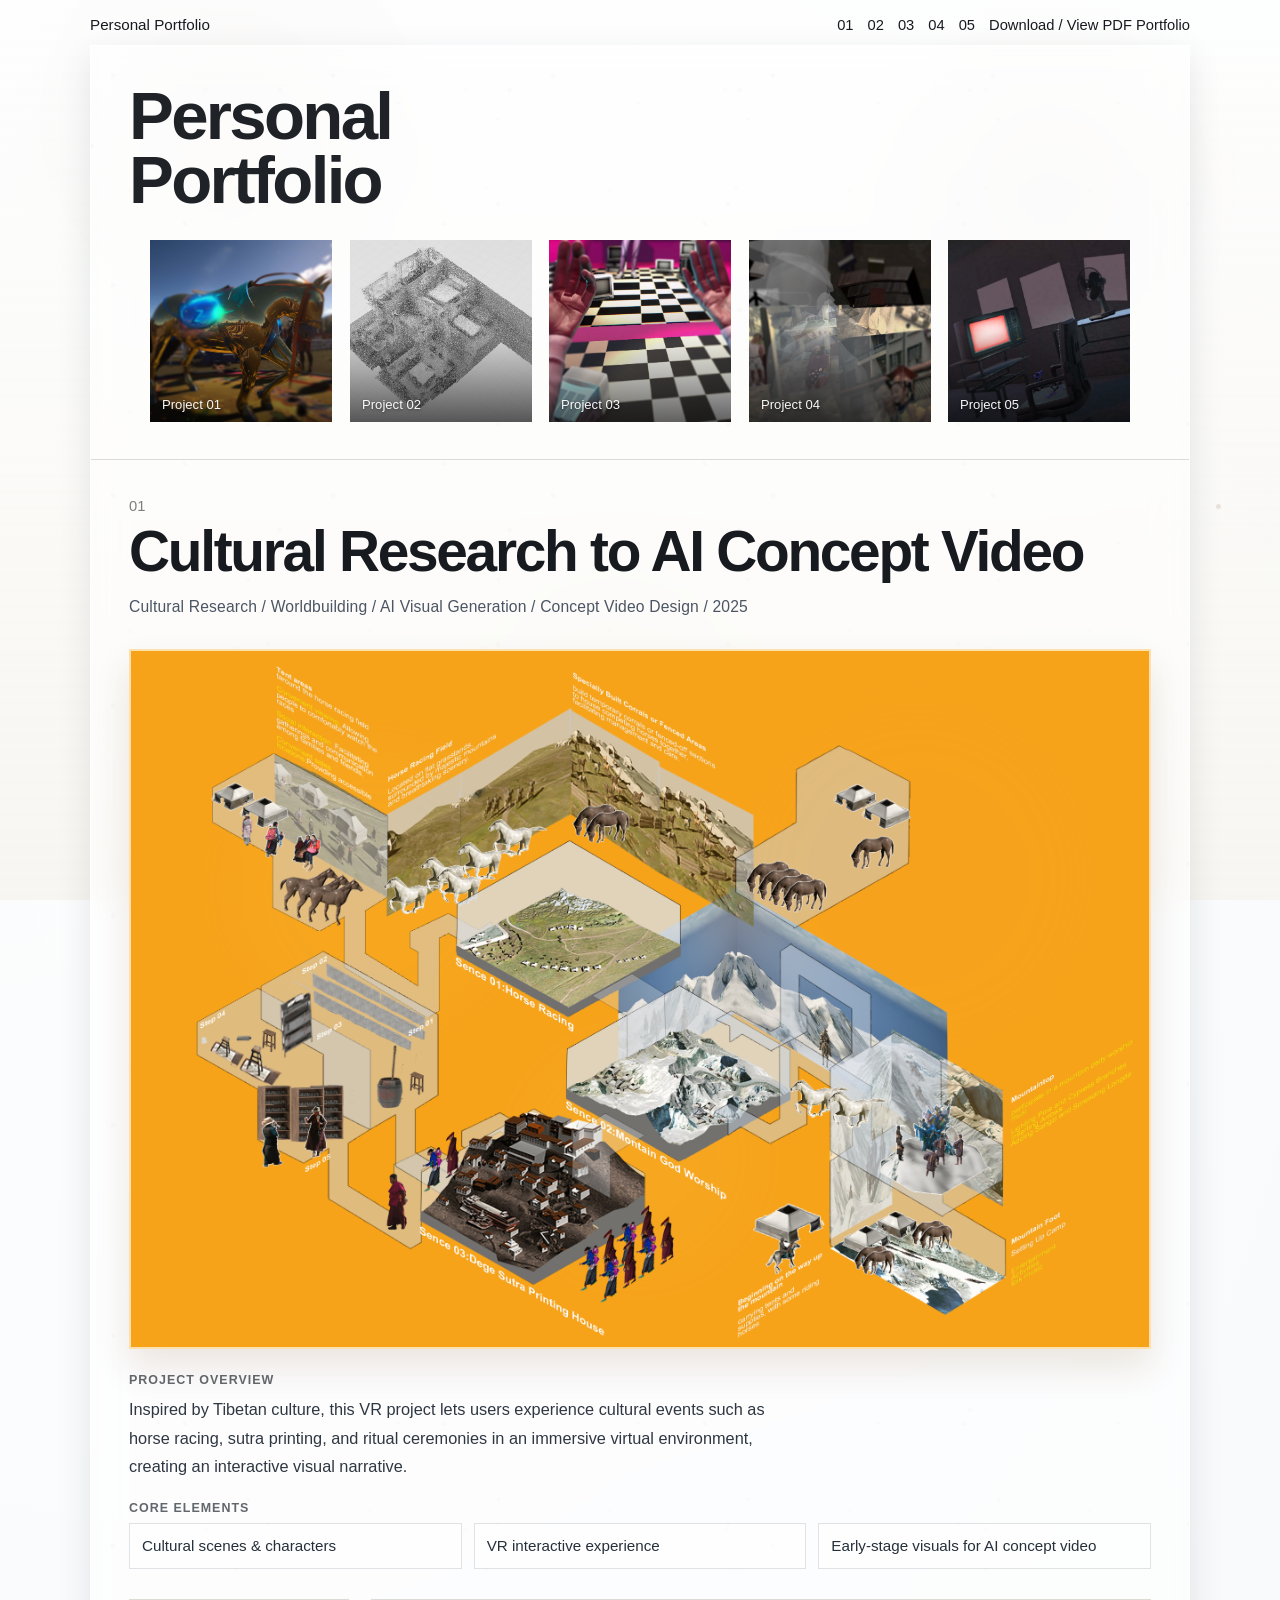
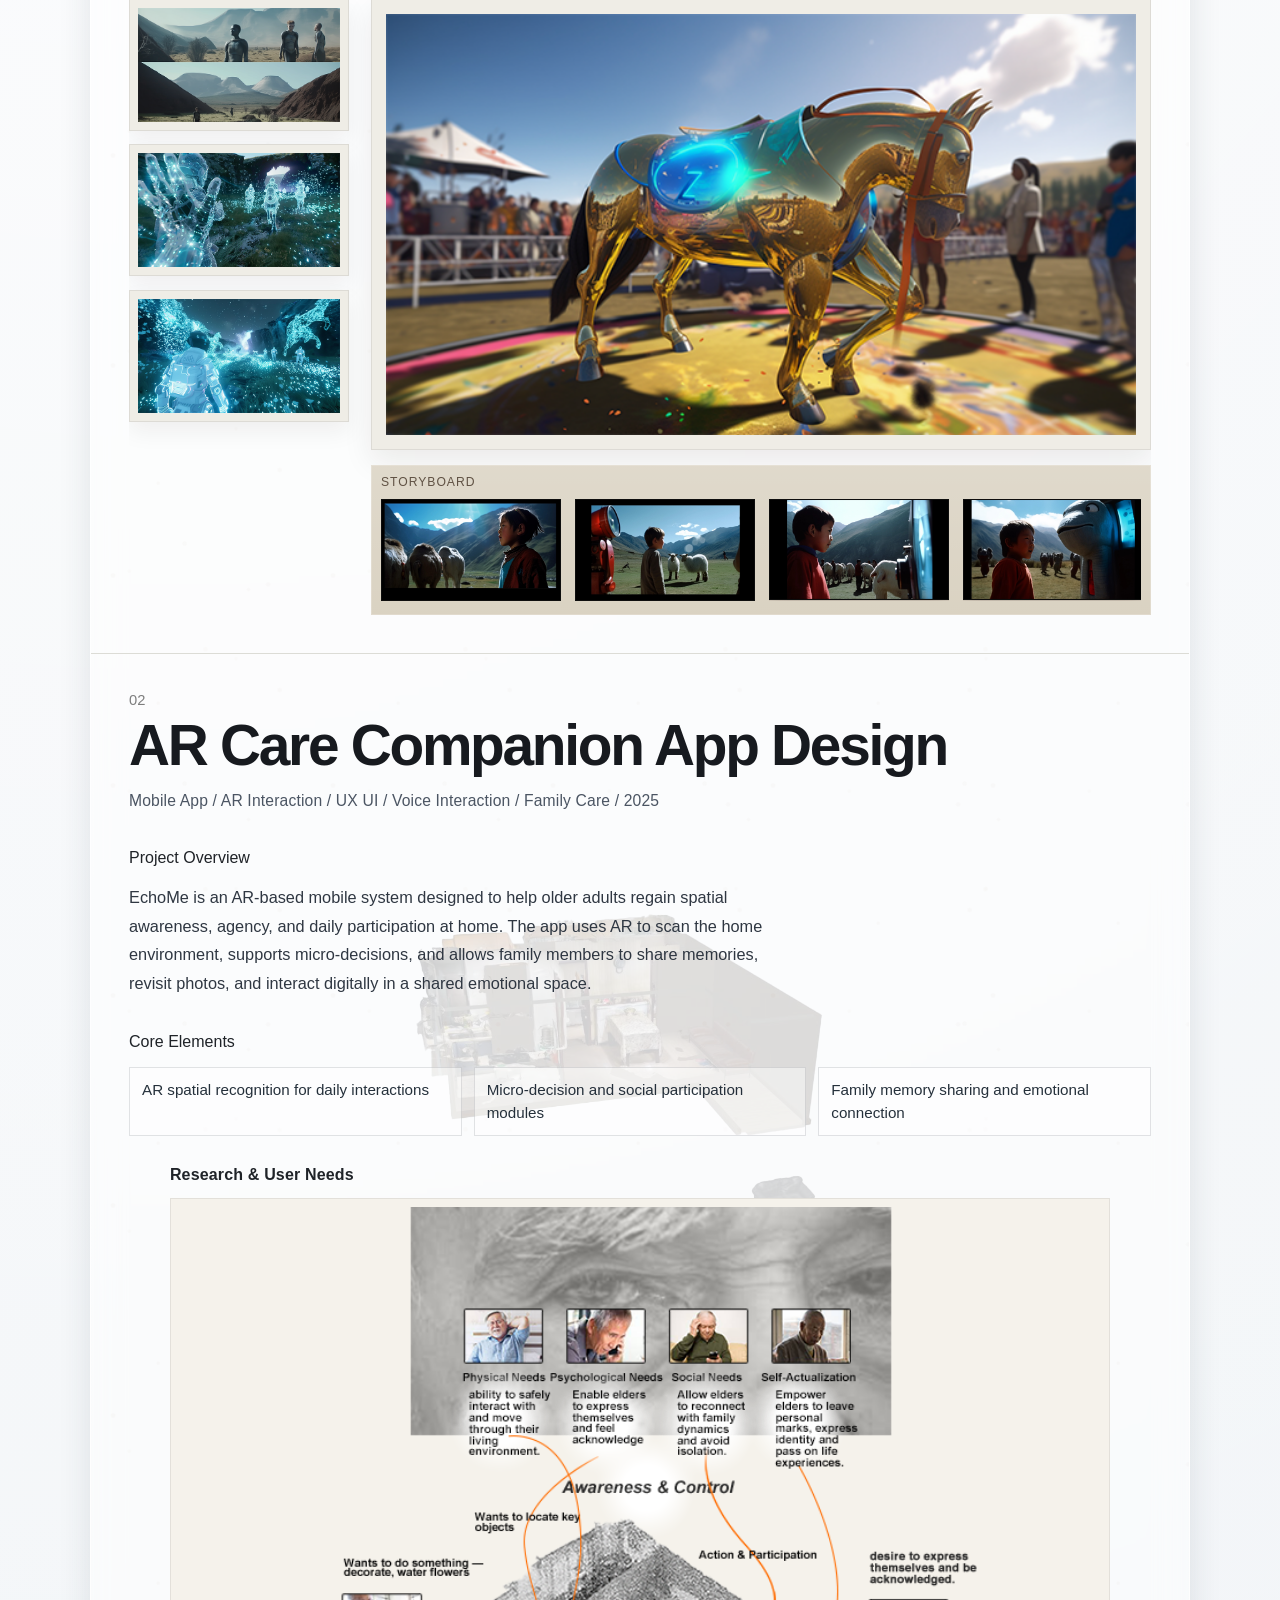
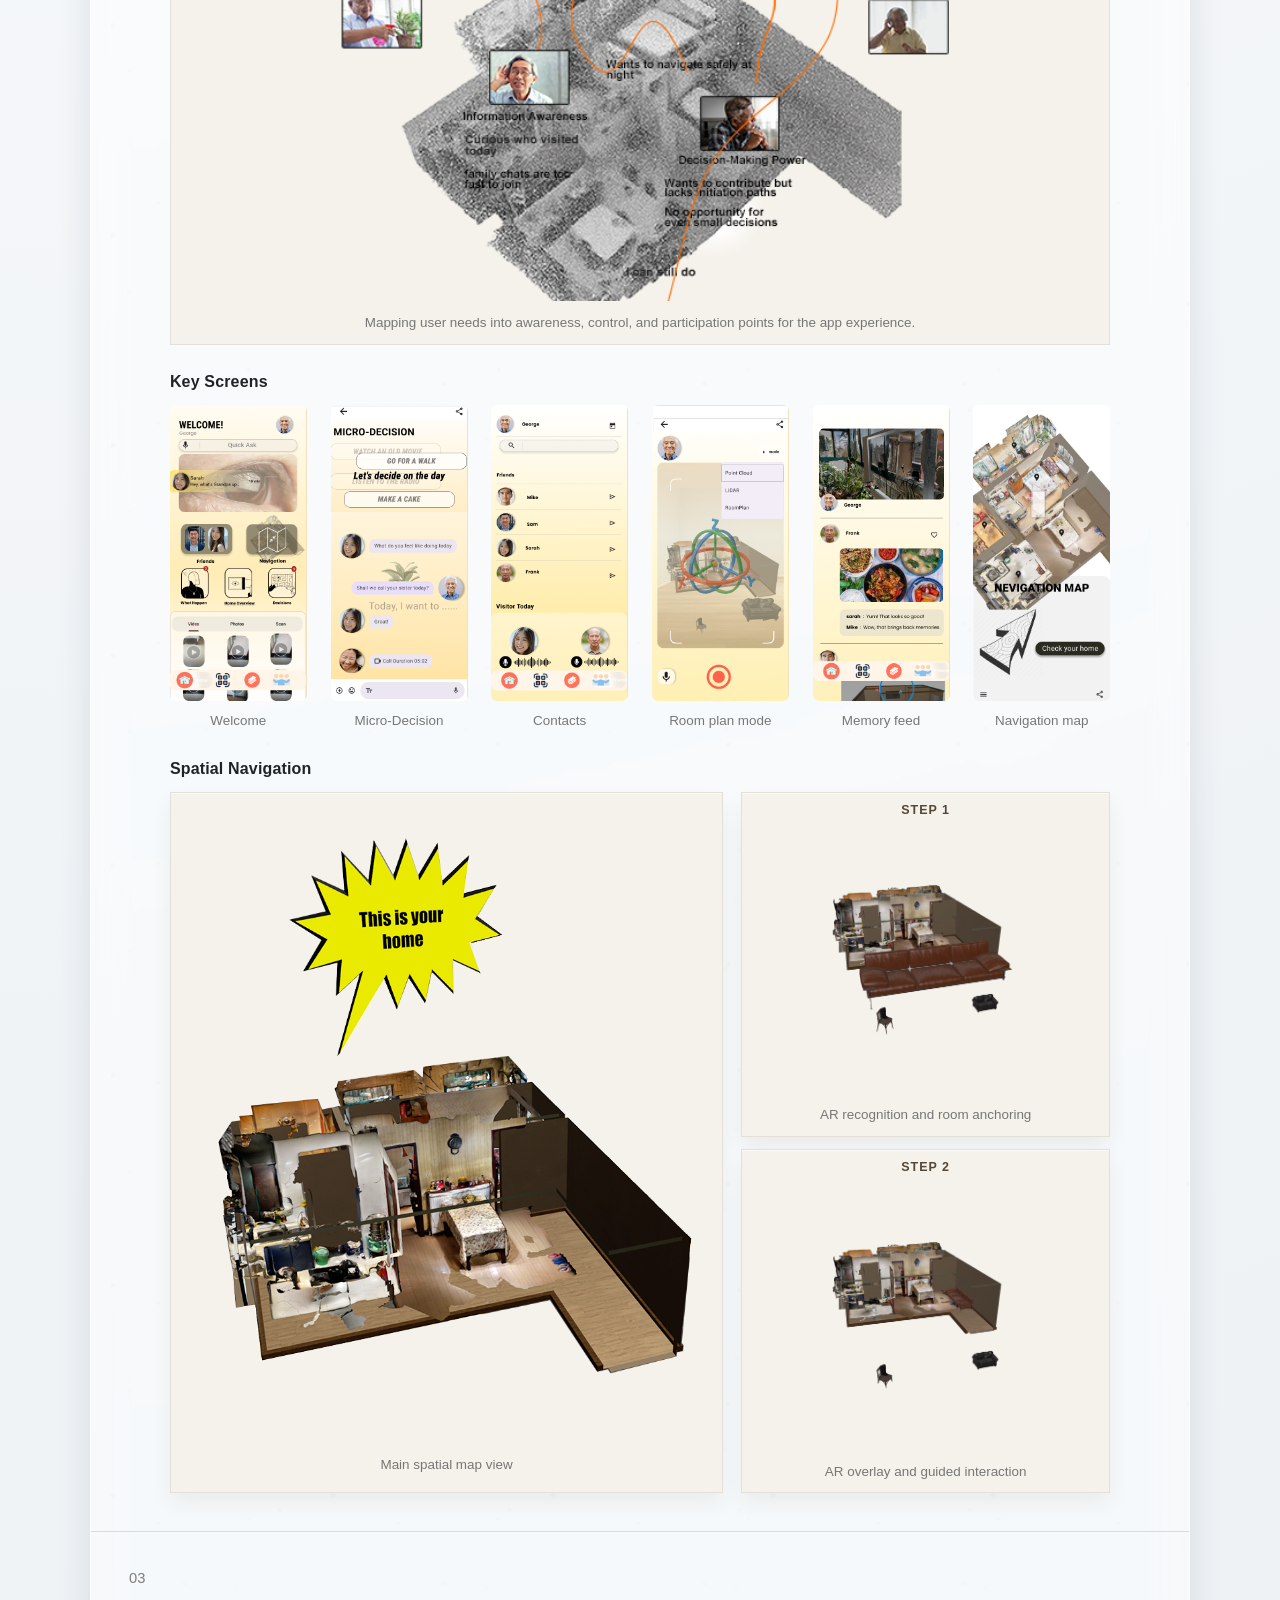
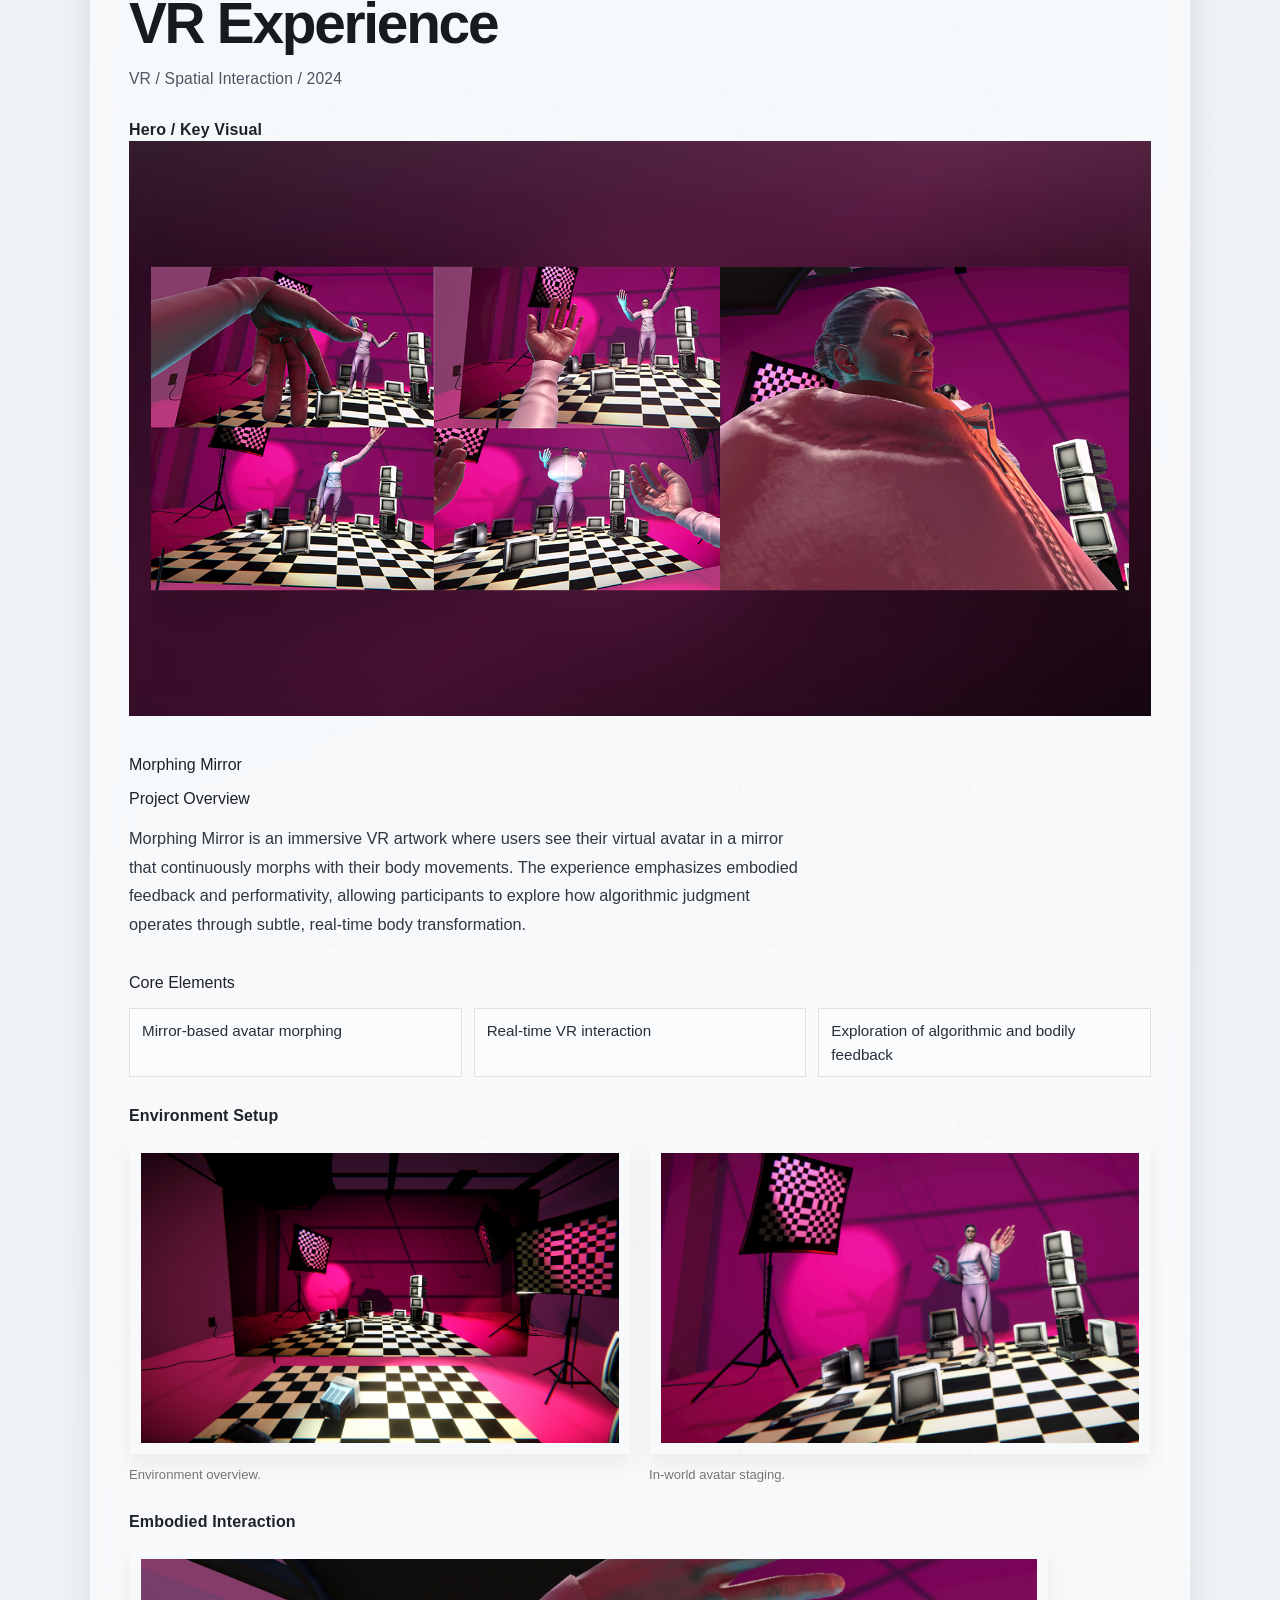
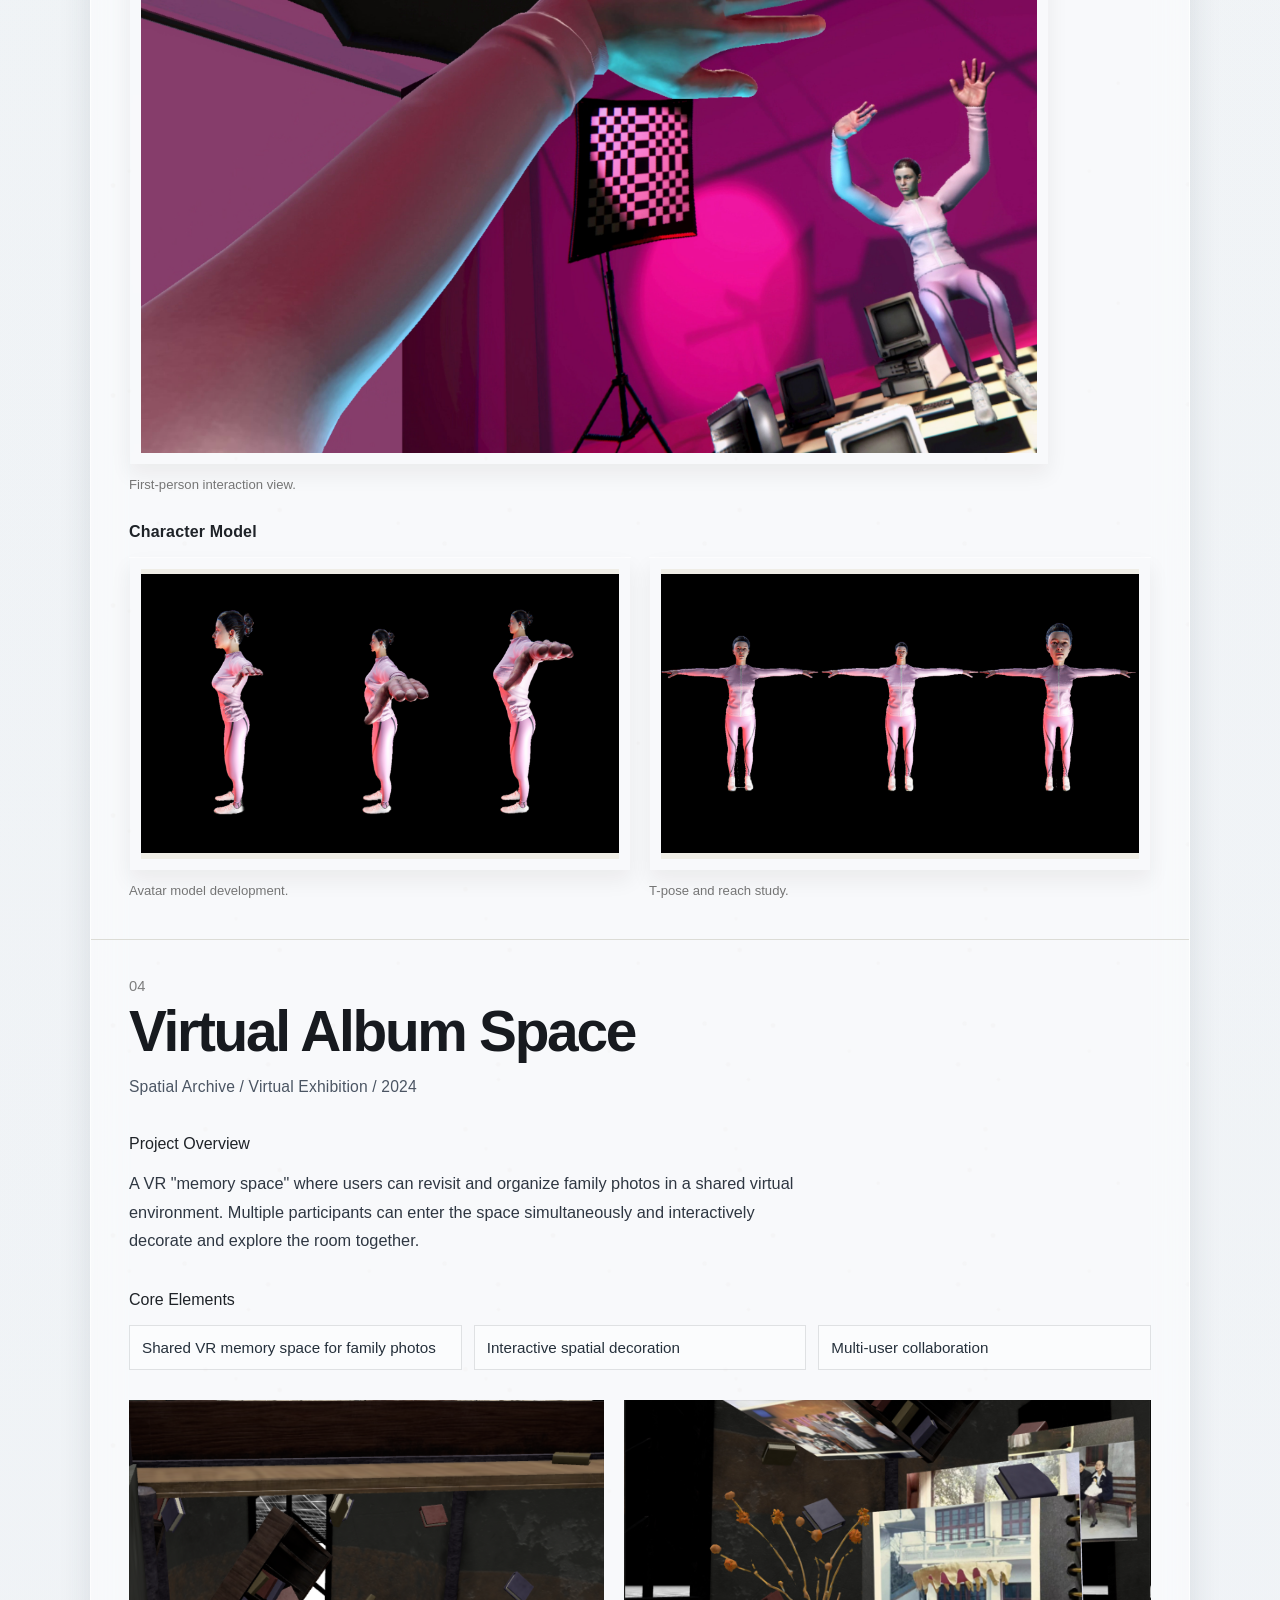
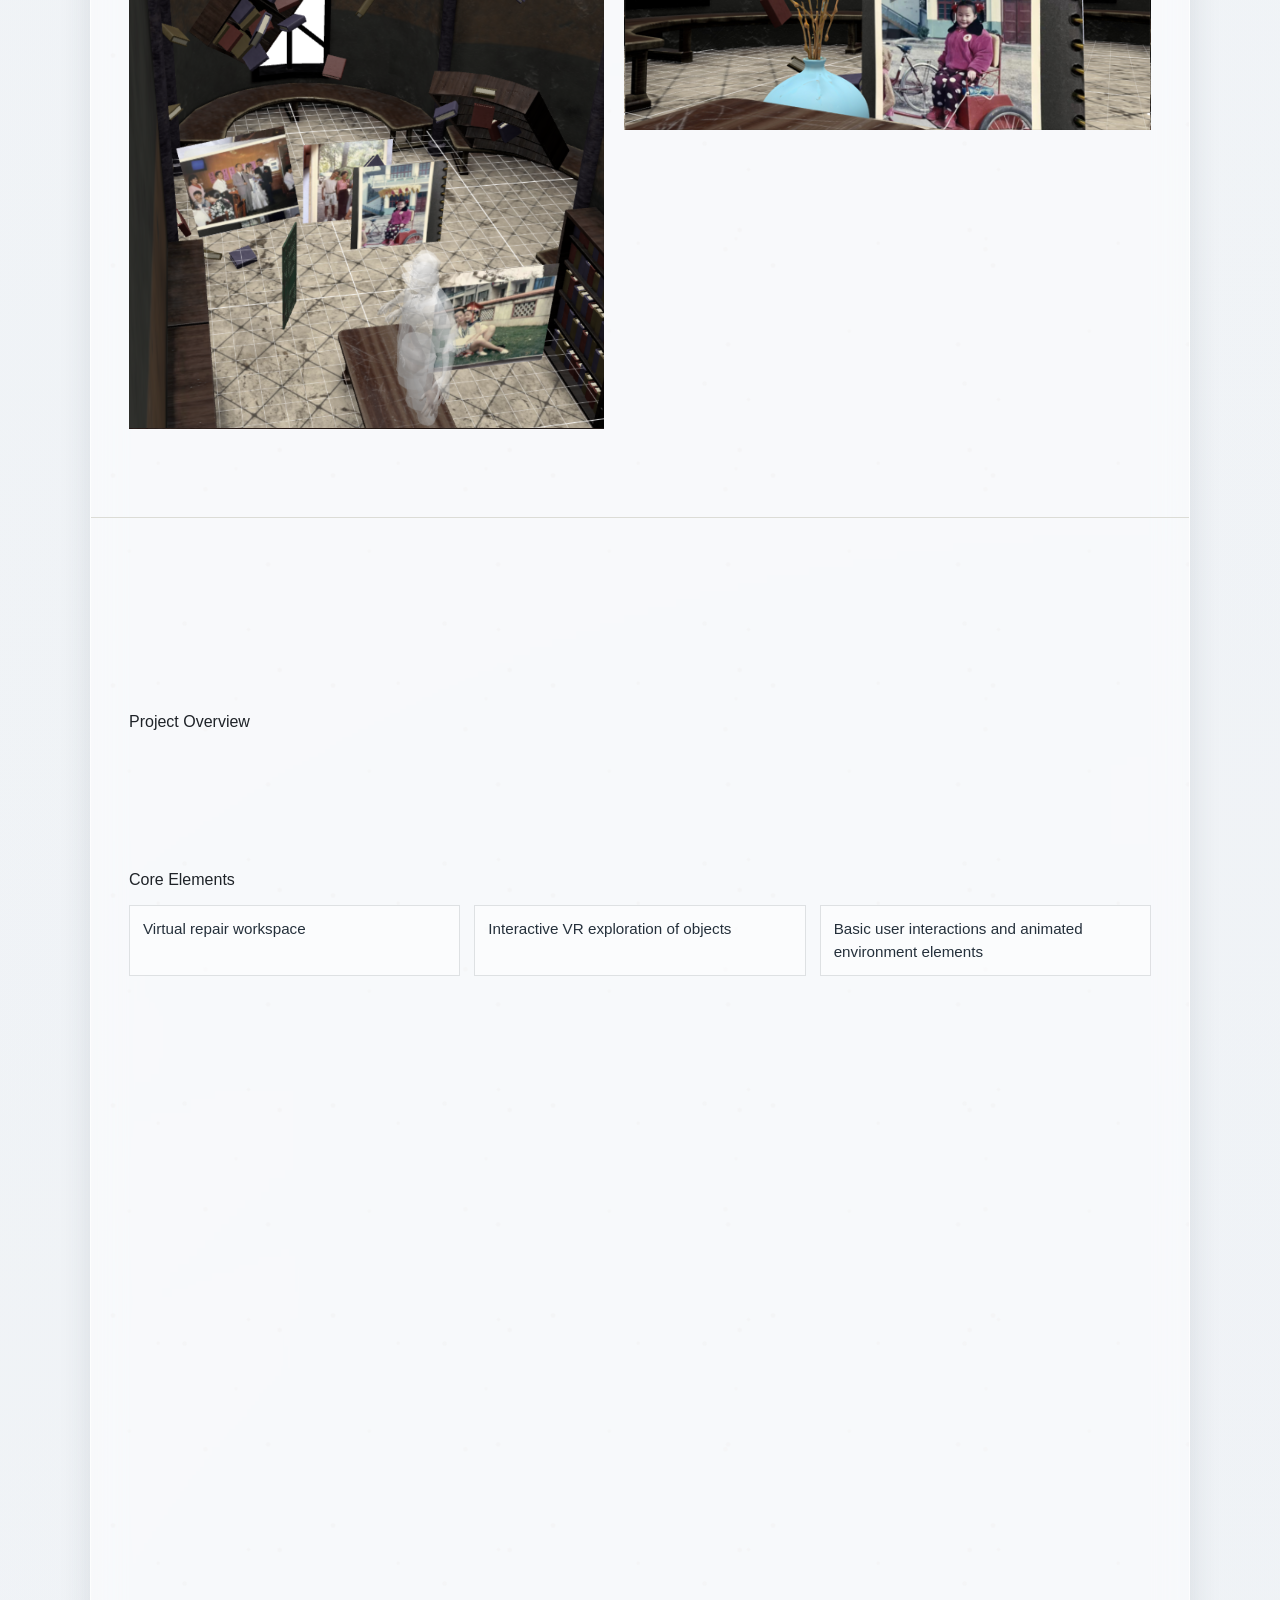
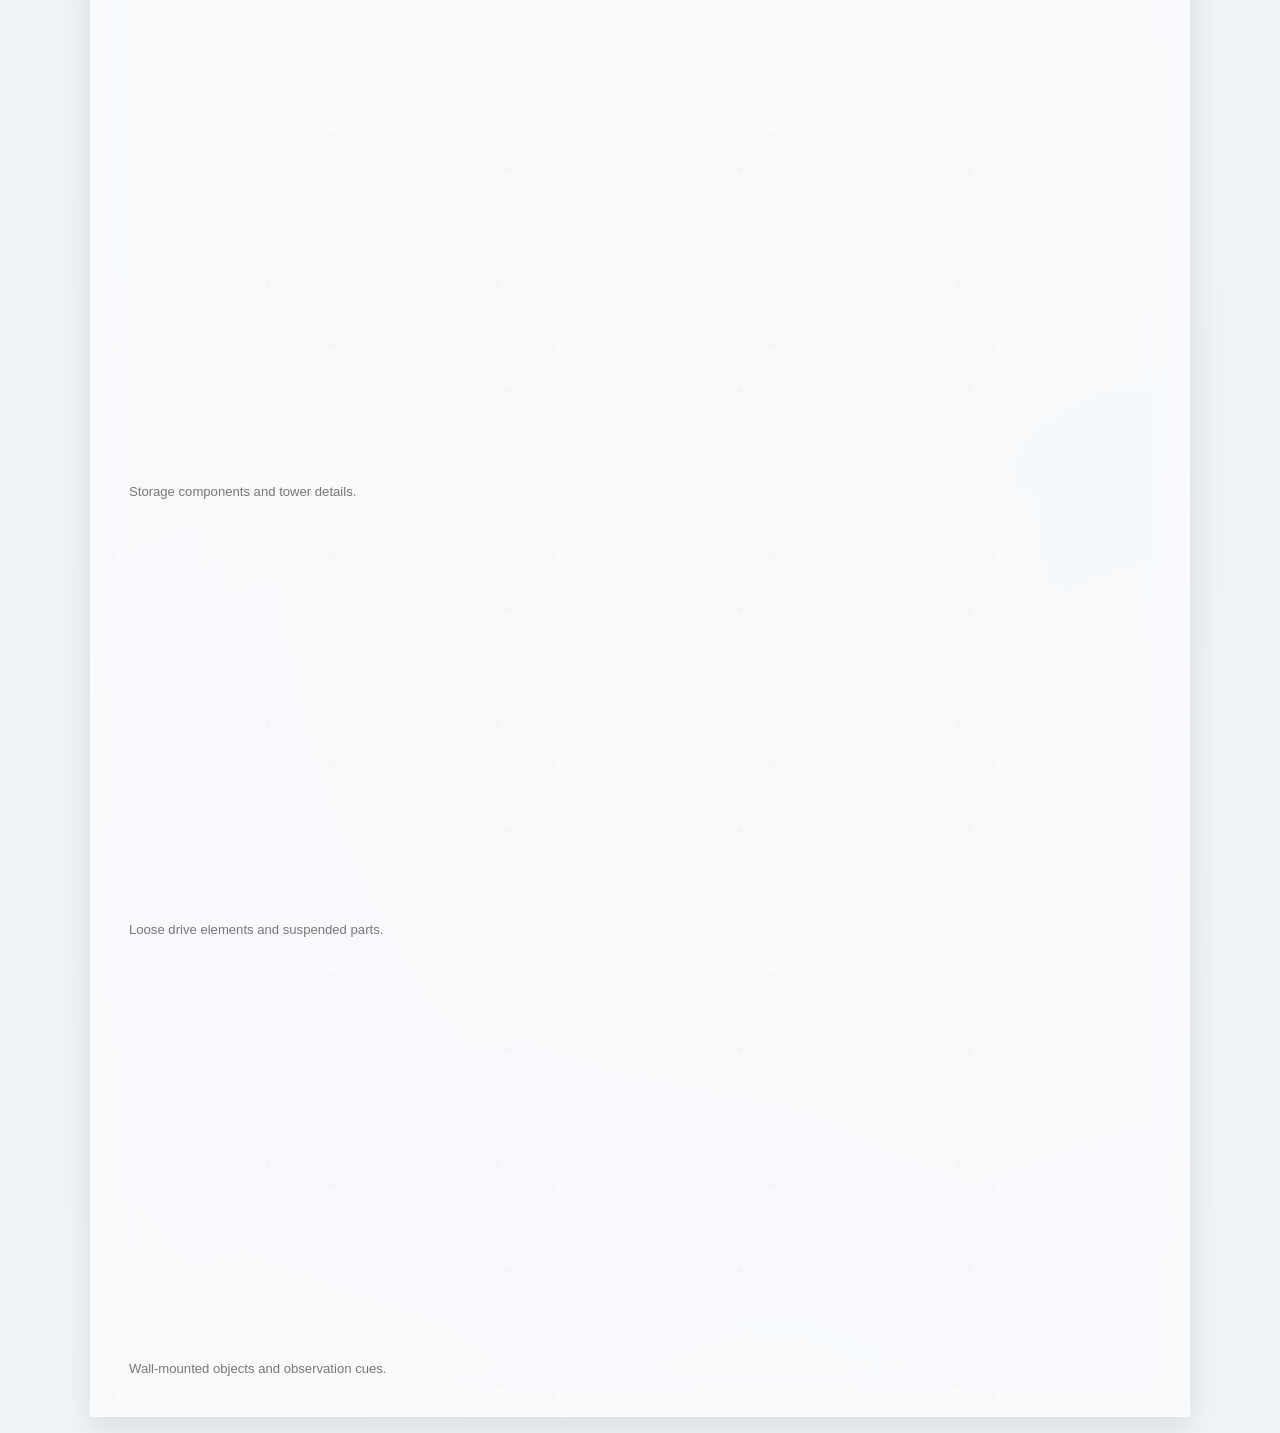
==== commit 09dd1131: "Add PDF portfolio page link" ====
--- a/index.html
+++ b/index.html
@@ -17,7 +17,7 @@
   <header class="site-header">
     <a class="site-title" href="#top">Personal Portfolio</a>
     <nav class="site-nav">
-      <a href="#project-01">01</a><a href="#project-02">02</a><a href="#project-03">03</a><a href="#project-04">04</a><a href="#project-05">05</a>
+      <a href="#project-01">01</a><a href="#project-02">02</a><a href="#project-03">03</a><a href="#project-04">04</a><a href="#project-05">05</a><a href="portfolio-pdf.html">Download / View PDF Portfolio</a>
     </nav>
   </header>
 
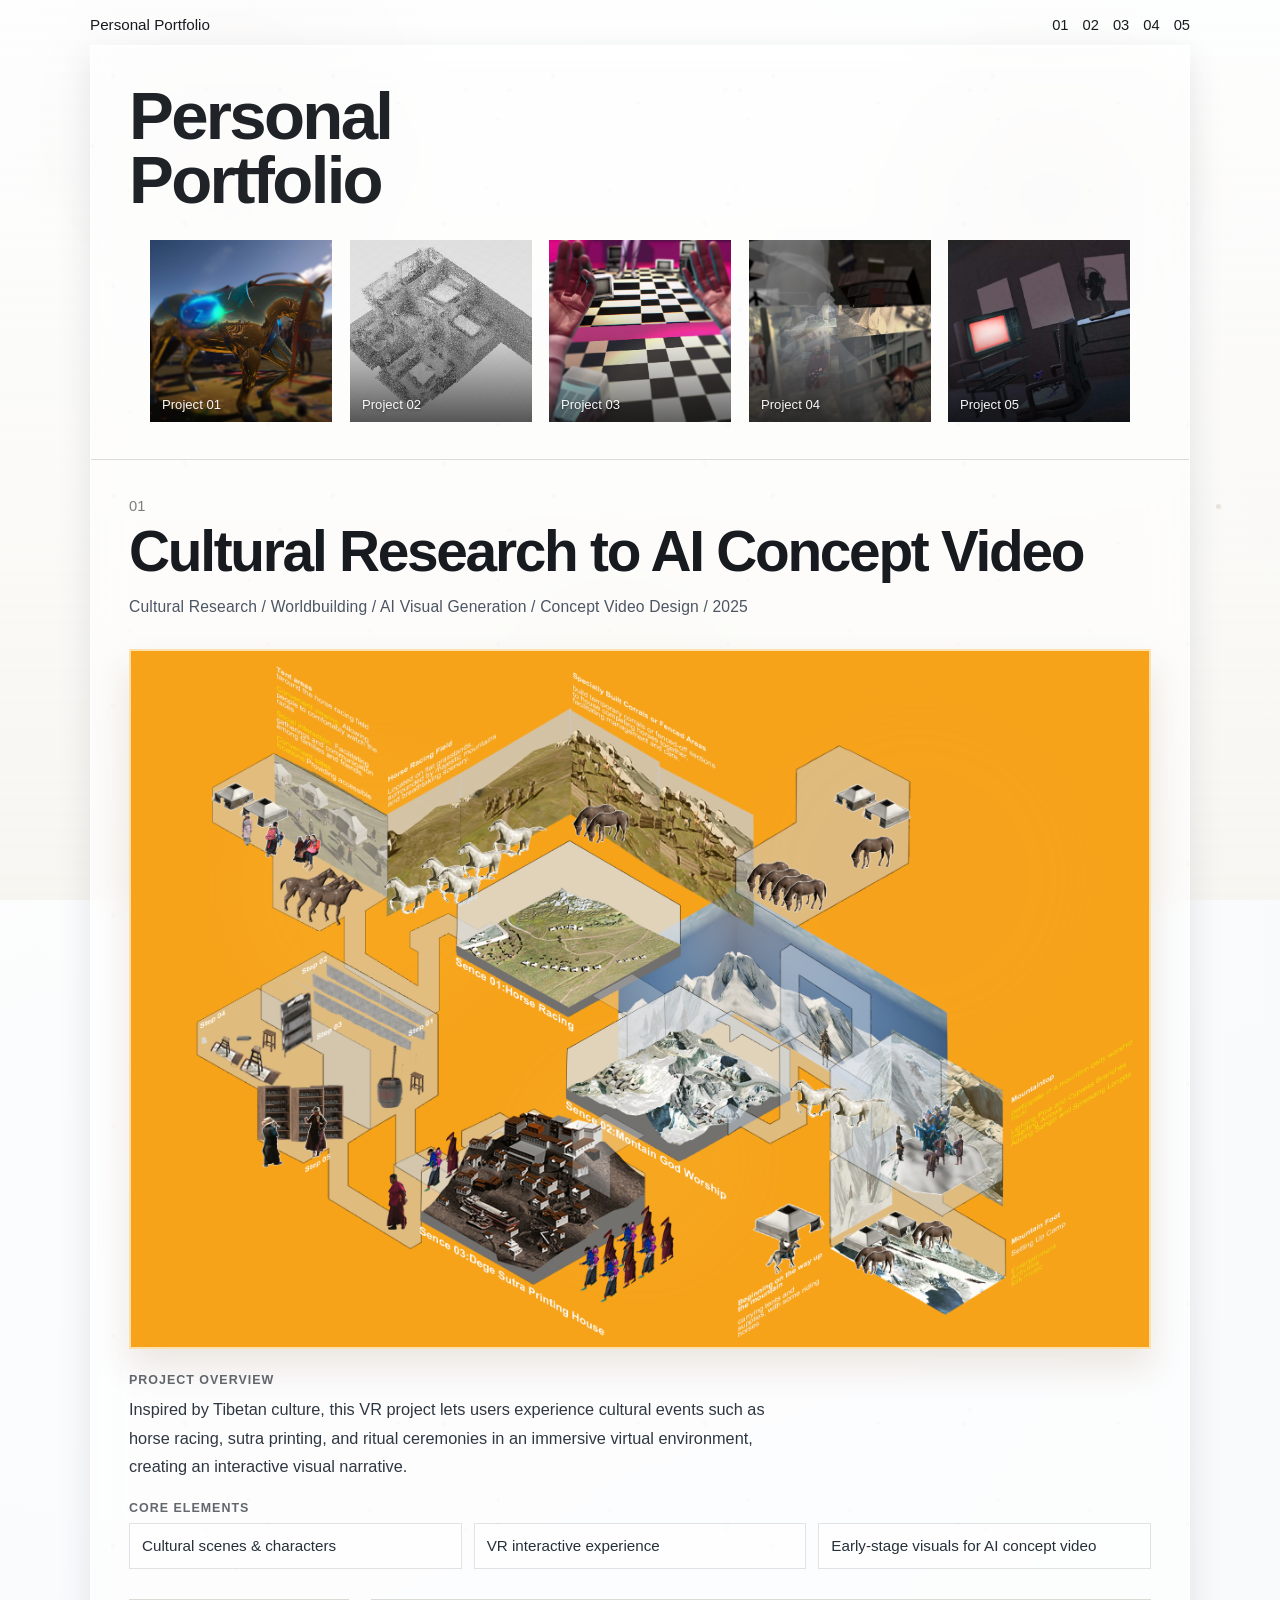
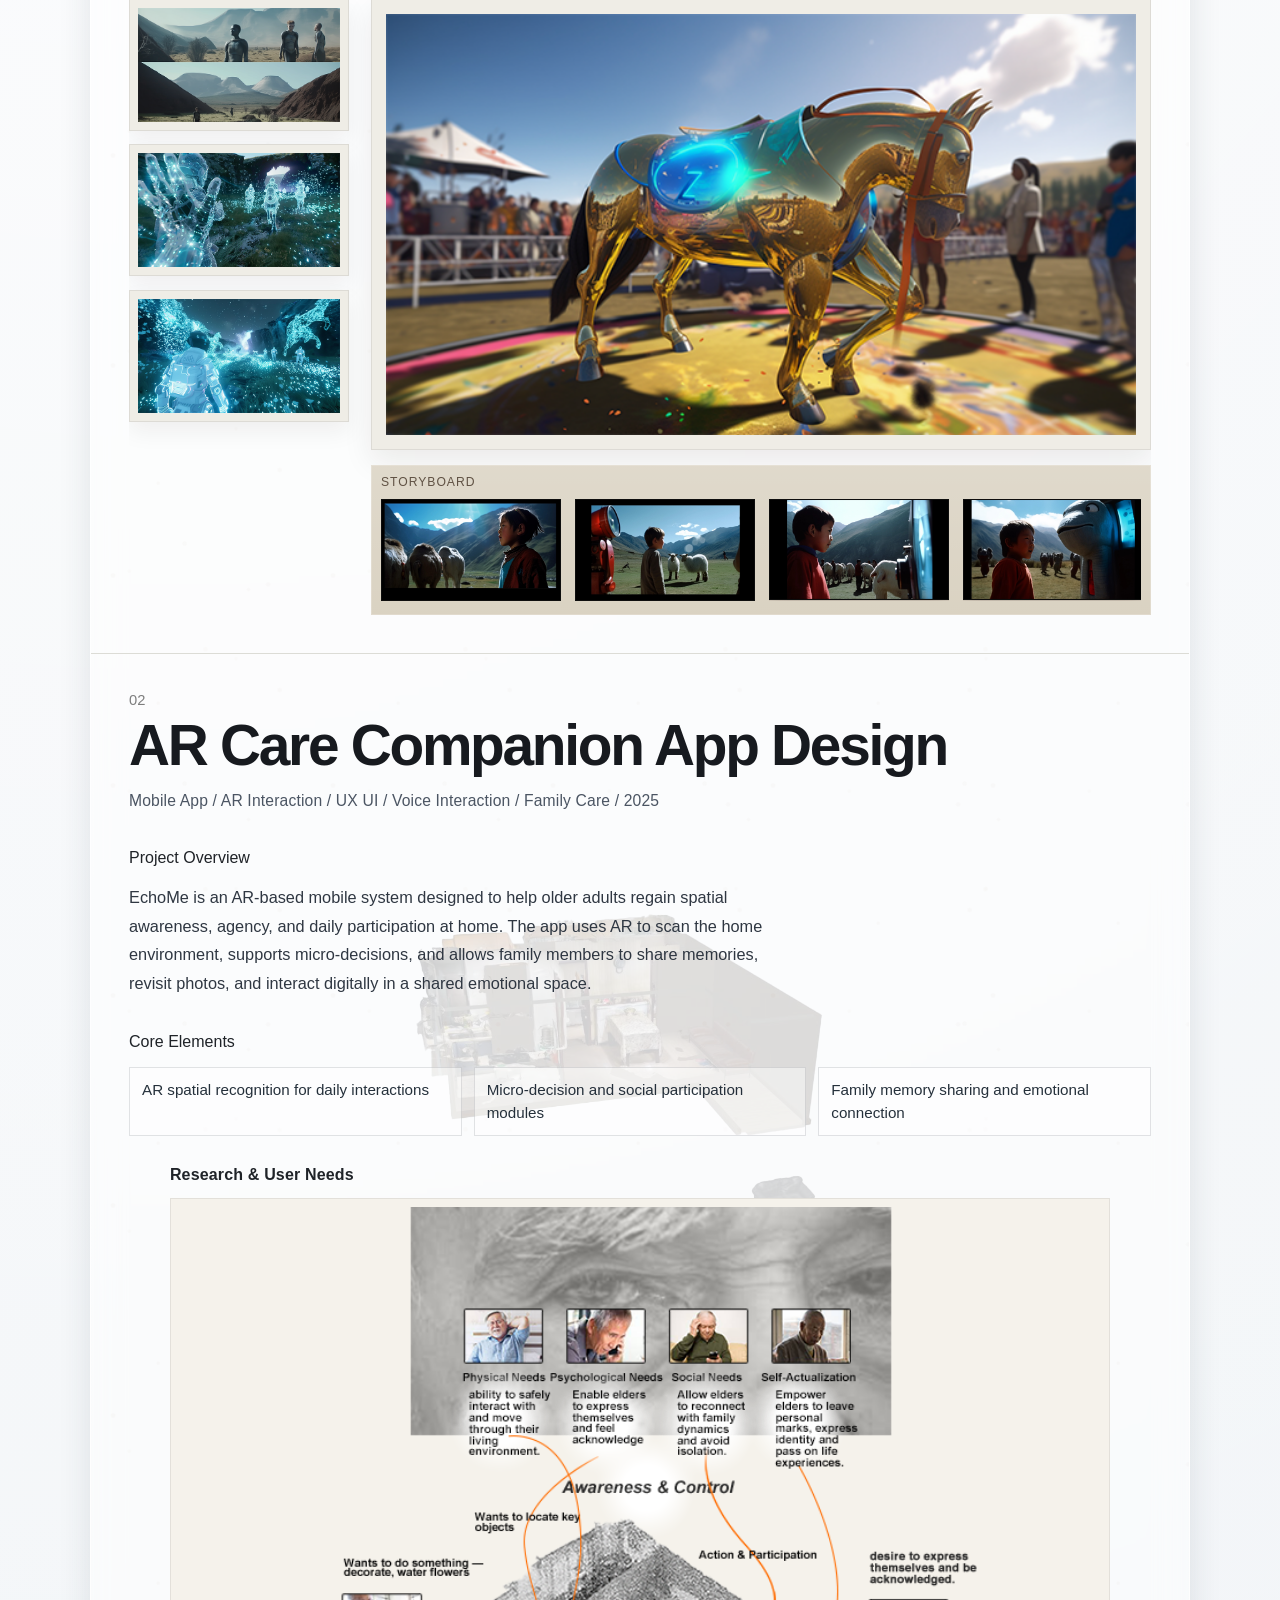
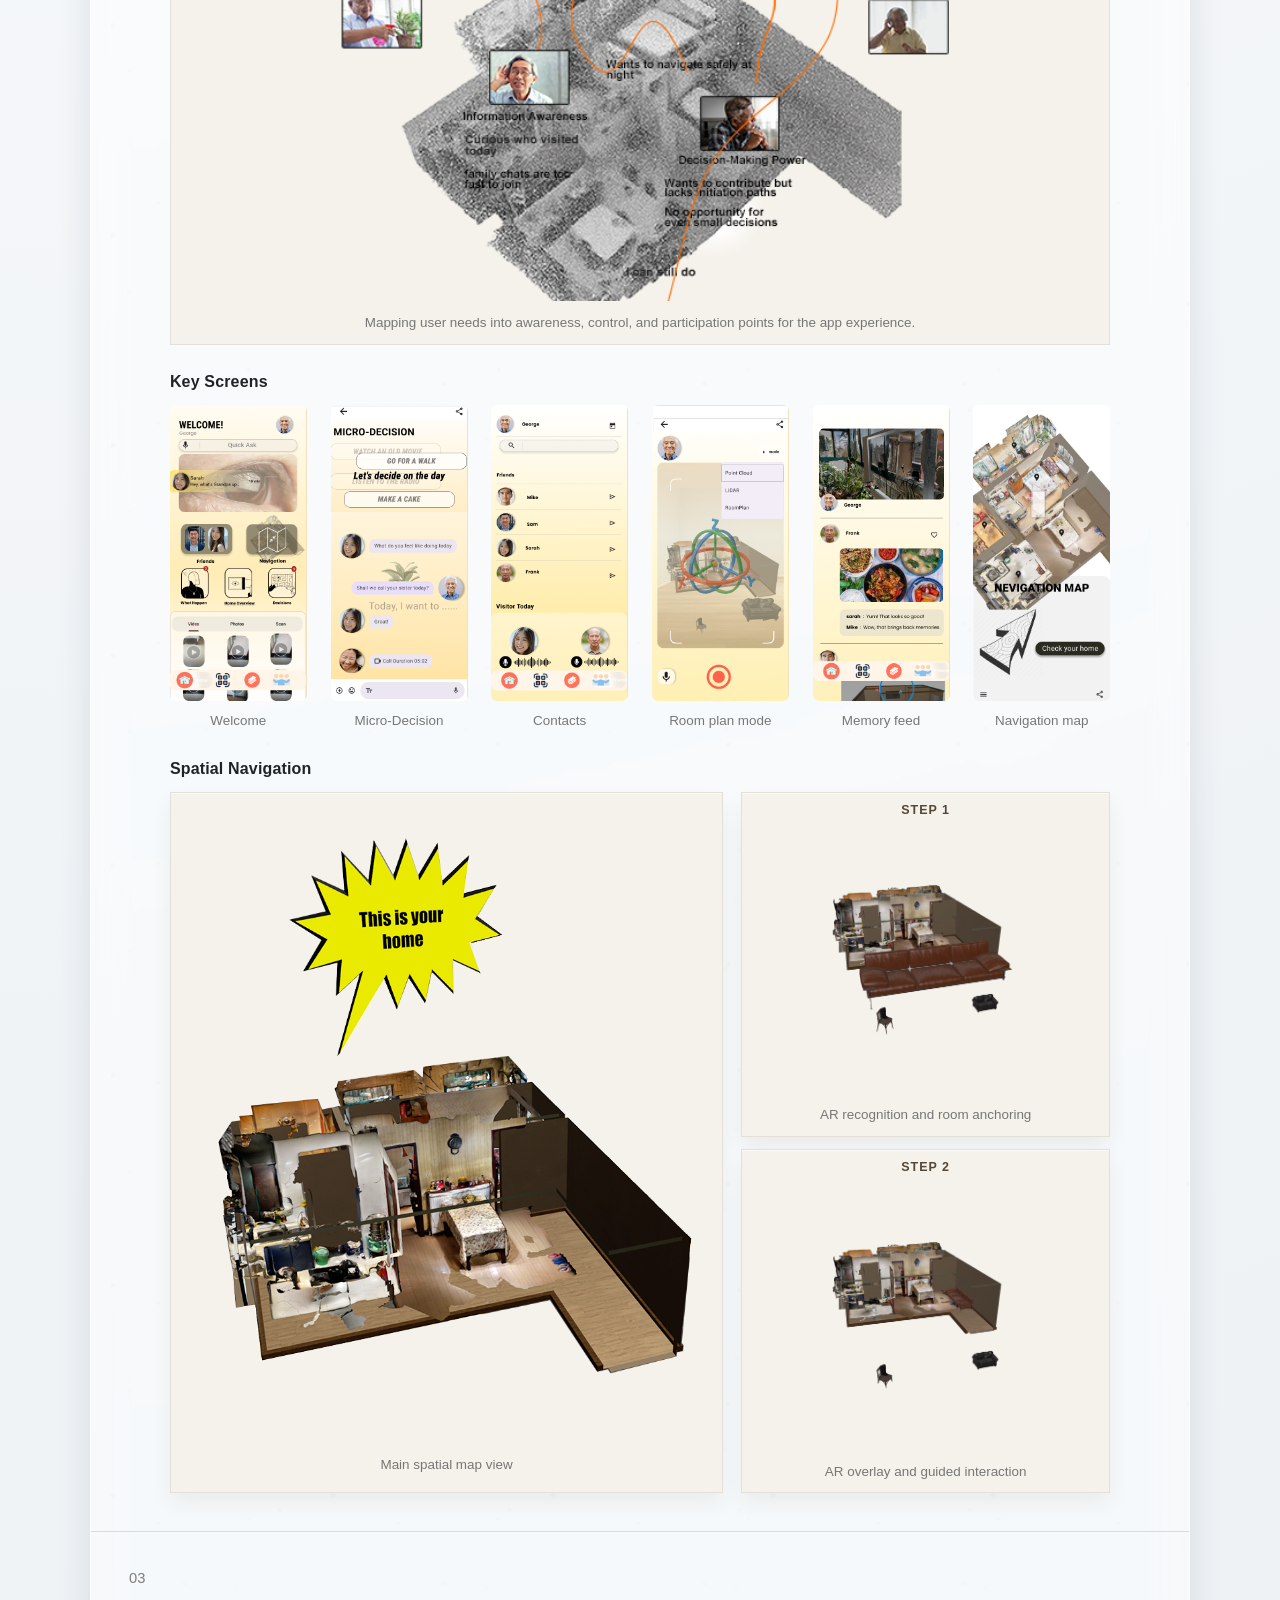
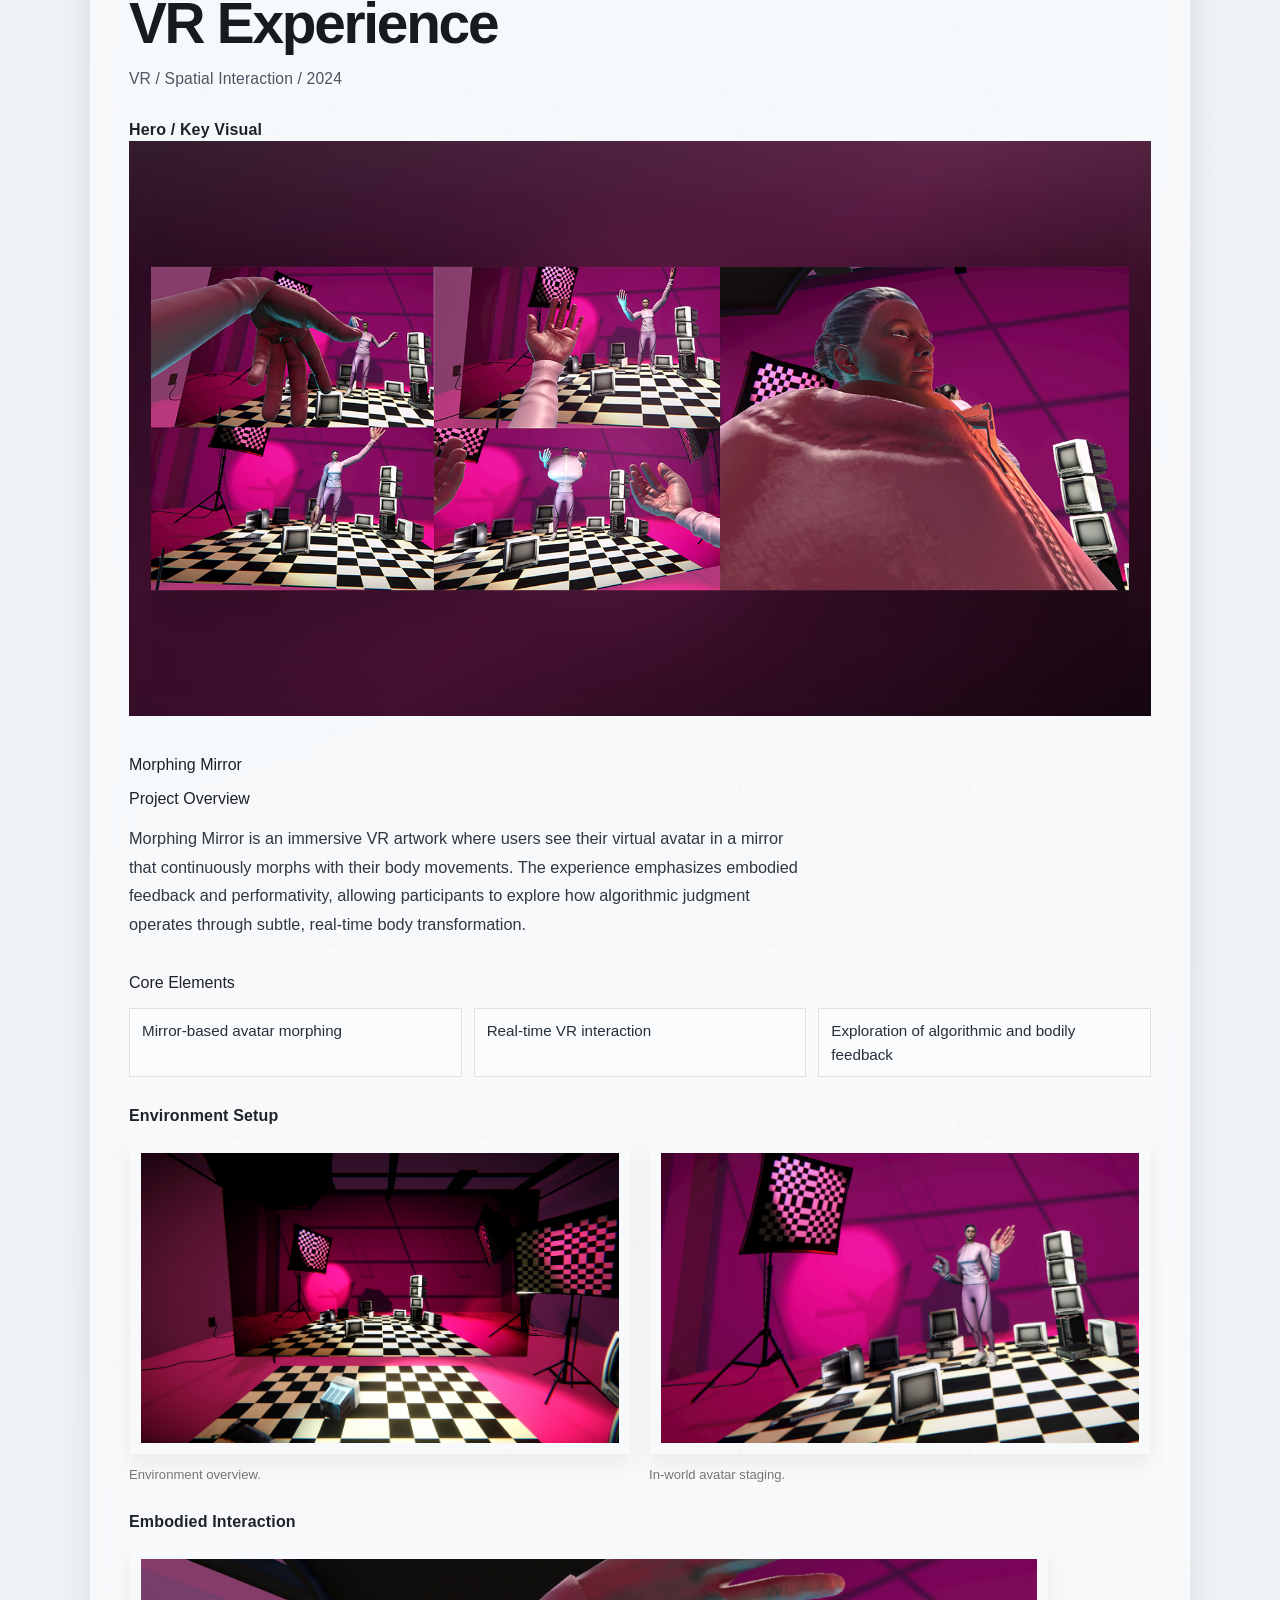
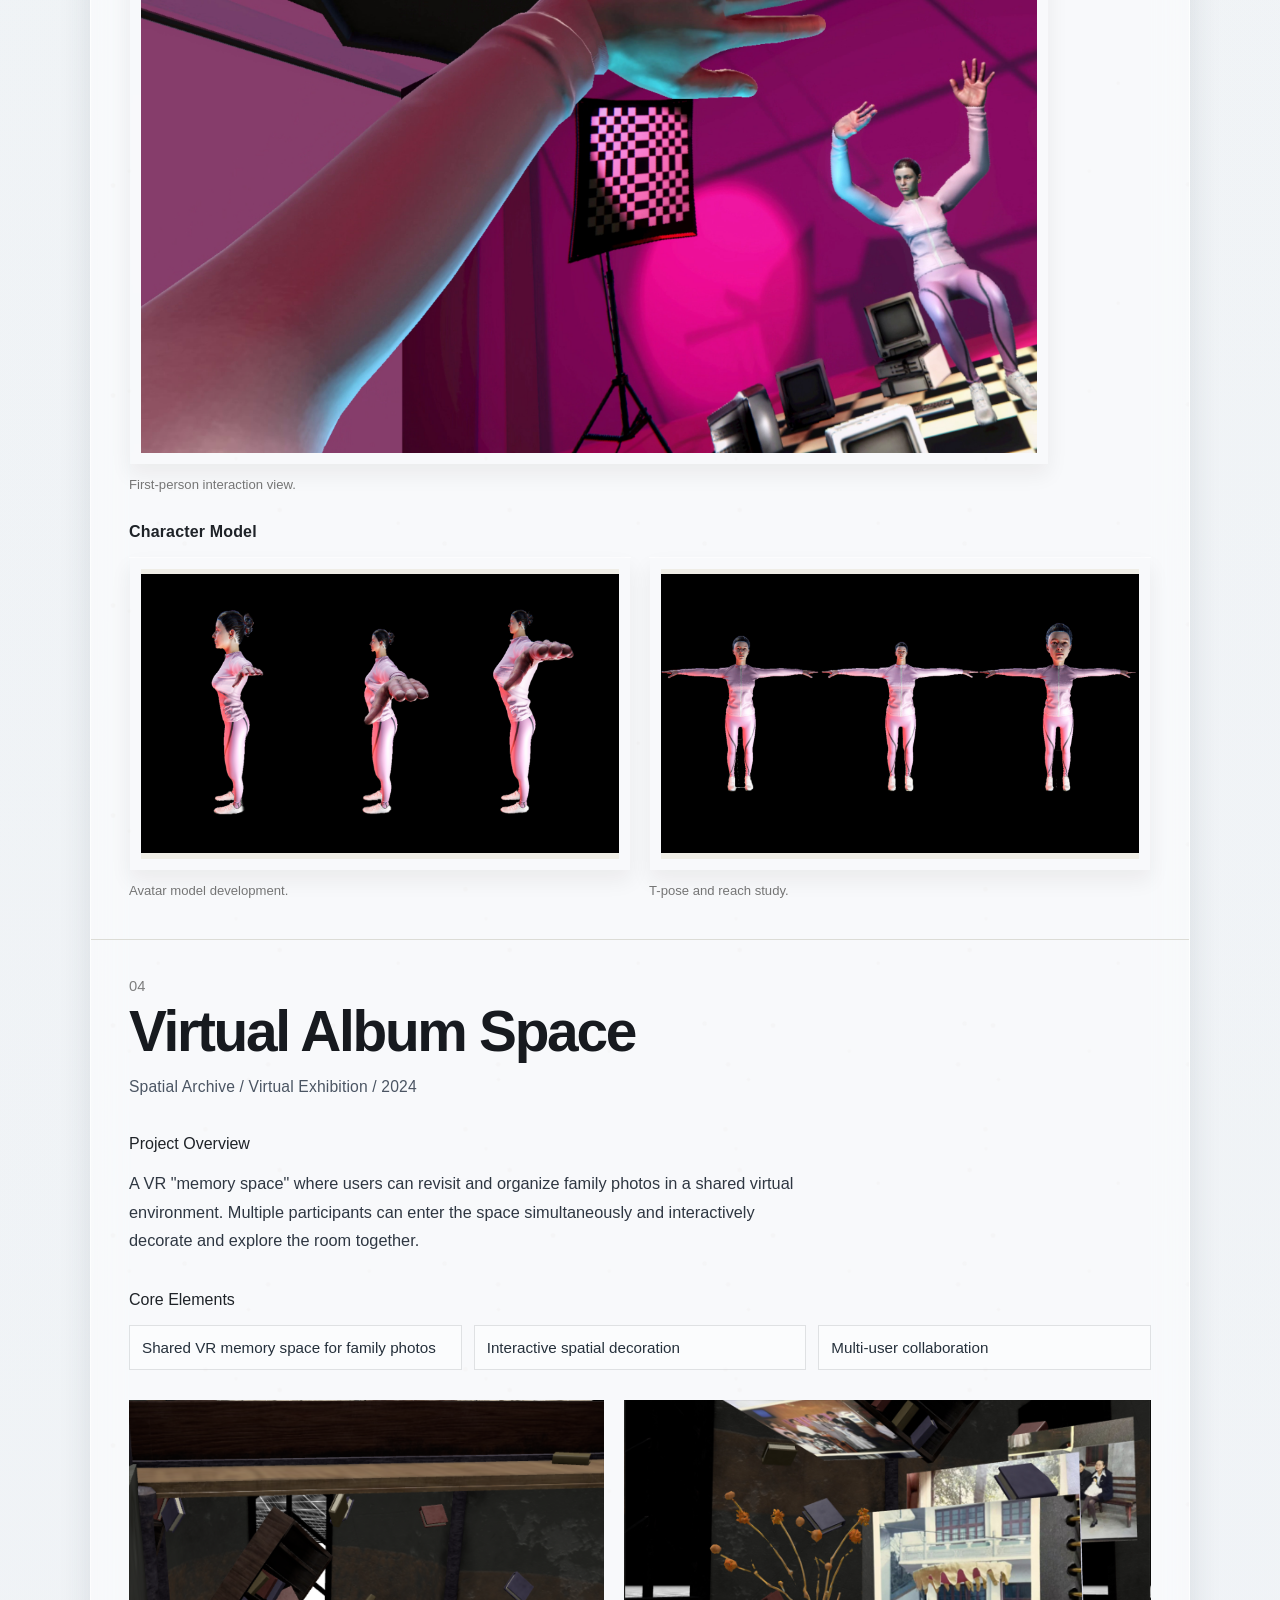
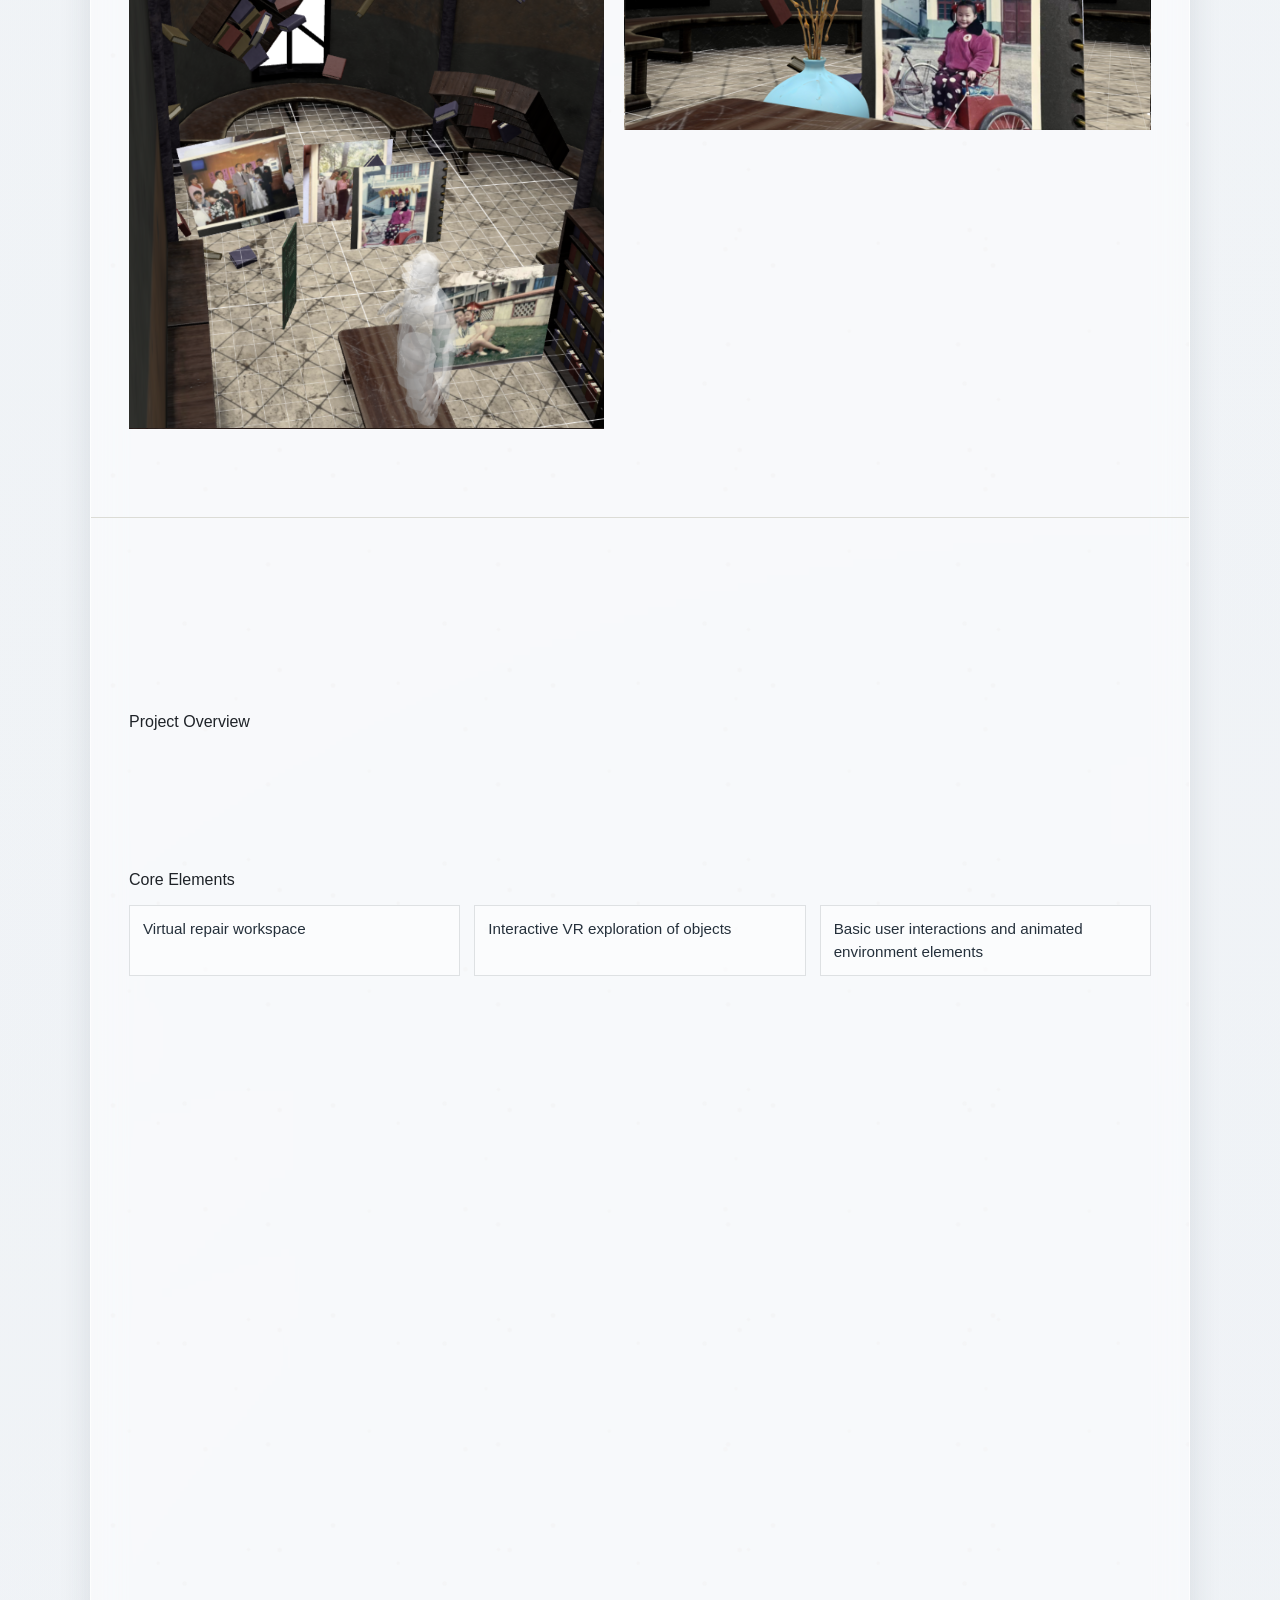
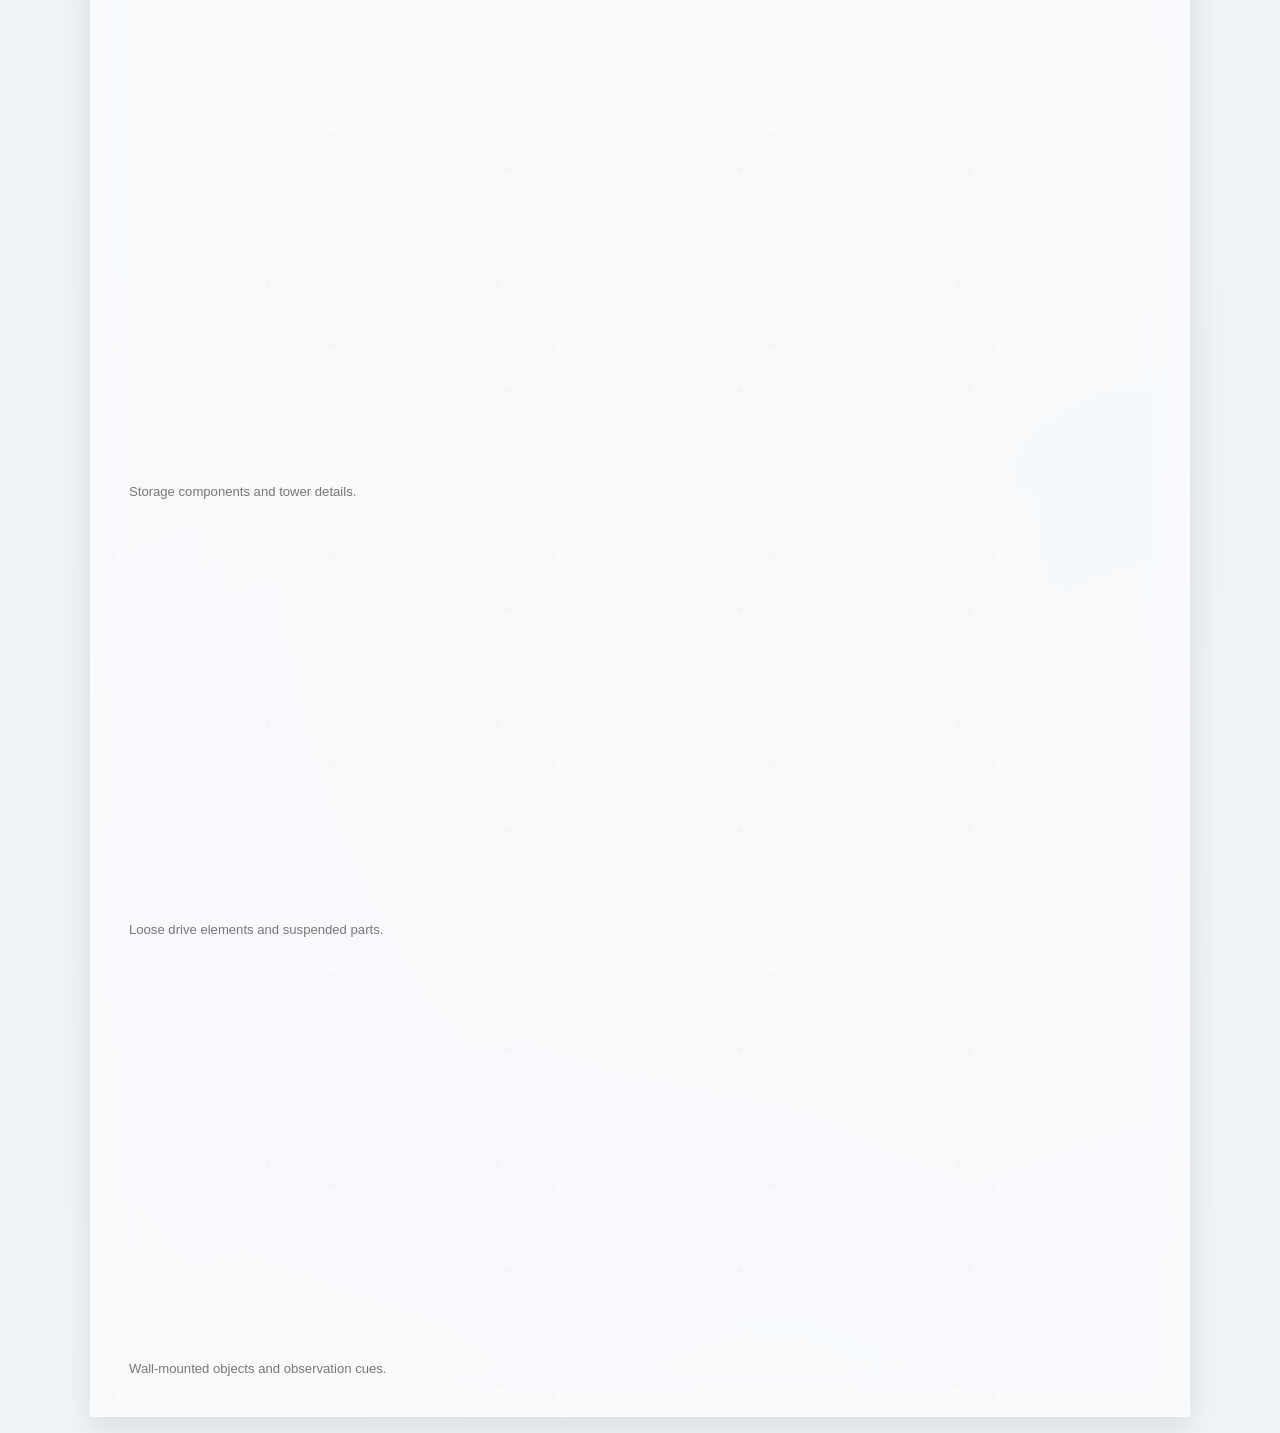
==== commit 6366944a: "Remove PDF link from homepage" ====
--- a/index.html
+++ b/index.html
@@ -17,7 +17,7 @@
   <header class="site-header">
     <a class="site-title" href="#top">Personal Portfolio</a>
     <nav class="site-nav">
-      <a href="#project-01">01</a><a href="#project-02">02</a><a href="#project-03">03</a><a href="#project-04">04</a><a href="#project-05">05</a><a href="portfolio-pdf.html">Download / View PDF Portfolio</a>
+      <a href="#project-01">01</a><a href="#project-02">02</a><a href="#project-03">03</a><a href="#project-04">04</a><a href="#project-05">05</a>
     </nav>
   </header>
 
